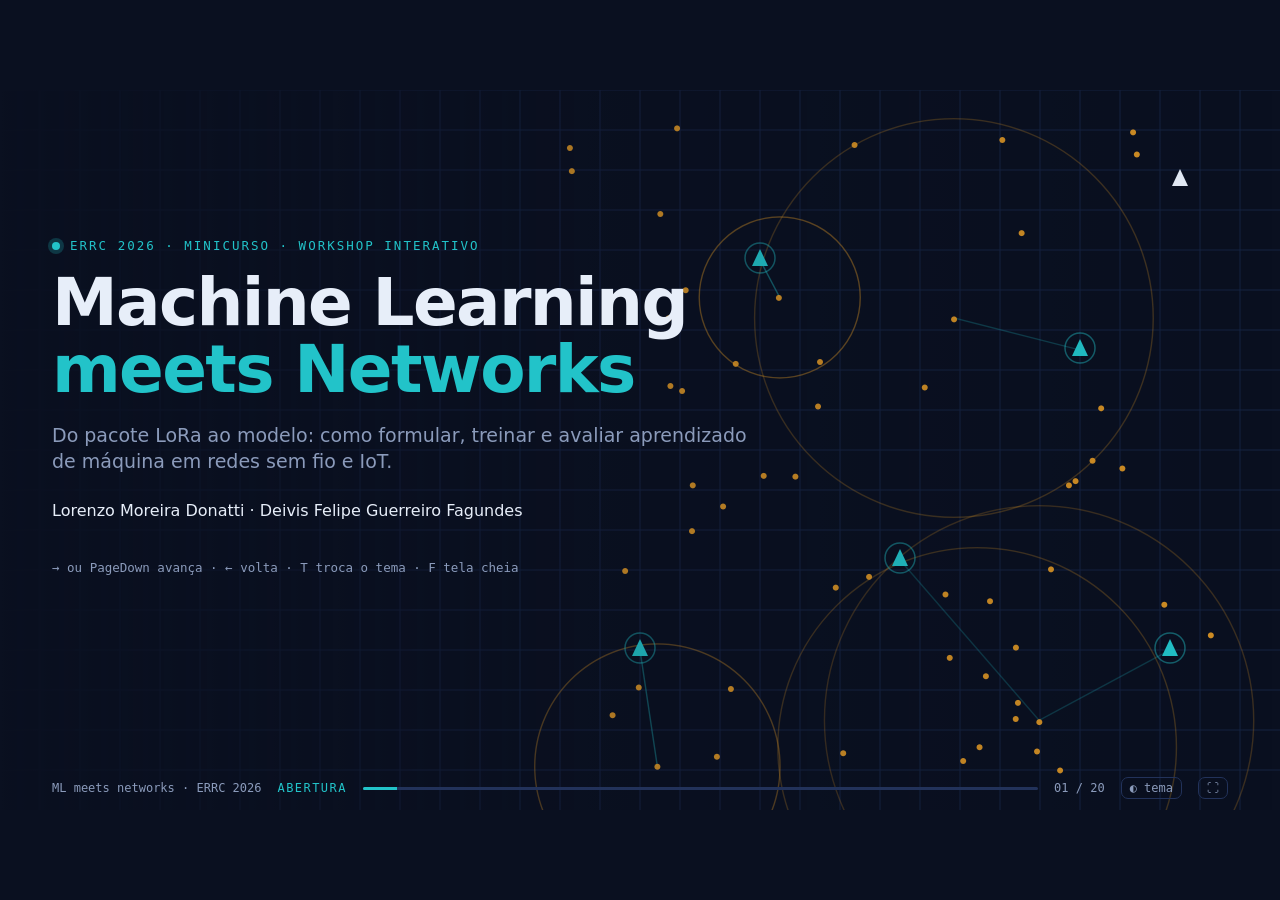
==== workshop/index.html @ 6da2969a "feat: workshop interativo com animações de LoRa, LoRaWAN, localização e forecasting" ====
<!doctype html>
<html lang="pt-BR">
<head>
<meta charset="utf-8">
<meta name="viewport" content="width=device-width, initial-scale=1">
<title>ML meets Networks · Workshop</title>
<style>
:root{
  --bg:#0a1020;--panel:#0f1830;--panel2:#16223f;--line:#22325a;--grid:#152240;
  --text:#e7eef9;--muted:#8b9bbb;--accent:#22c3c9;--accent2:#8b96ff;--pkt:#f5a524;
  --bad:#ff6b6b;--good:#3ddc97;
  --sans:"Segoe UI Variable Text","Segoe UI",system-ui,-apple-system,sans-serif;
  --mono:"Cascadia Mono","Cascadia Code",Consolas,ui-monospace,monospace;
}
:root[data-theme="light"]{
  --bg:#f5f7fb;--panel:#ffffff;--panel2:#eaf0f7;--line:#d3dce9;--grid:#e9eef5;
  --text:#0f1b2d;--muted:#5a6a85;--accent:#008289;--accent2:#4f5bd5;--pkt:#c77700;
  --bad:#d64545;--good:#1a9a63;
}
*{box-sizing:border-box;margin:0;padding:0}
html,body{height:100%;background:var(--bg);color:var(--text);font-family:var(--sans);overflow:hidden}
#deck{position:fixed;inset:0;display:flex;align-items:center;justify-content:center;background:var(--bg)}
#stage{width:1280px;height:720px;position:relative;flex:none;background:var(--bg);overflow:hidden}
.slide{position:absolute;inset:0;padding:30px 52px 58px;display:none;flex-direction:column}
.slide.active{display:flex;animation:enter .35s ease}
@keyframes enter{from{opacity:0;transform:translateY(8px)}to{opacity:1;transform:none}}
.kicker{font-family:var(--mono);font-size:12.5px;letter-spacing:.16em;text-transform:uppercase;color:var(--accent);display:flex;gap:10px;align-items:center}
.kicker::before{content:"";width:8px;height:8px;border-radius:50%;background:var(--accent);box-shadow:0 0 0 4px color-mix(in srgb,var(--accent) 22%,transparent)}
h2{font-size:32px;font-weight:650;letter-spacing:-.01em;margin:6px 0 2px}
.lead{color:var(--muted);font-size:16.5px;max-width:1080px;line-height:1.4}
.lead b{color:var(--text);font-weight:600}
.body{flex:1;display:flex;gap:20px;margin-top:14px;min-height:0}
.col{display:flex;flex-direction:column;gap:10px;min-width:0}
.panel{background:var(--panel);border:1px solid var(--line);border-radius:14px;padding:14px 16px}
.side{flex:1;display:flex;flex-direction:column;gap:10px;min-width:0}
canvas{display:block;border-radius:12px;touch-action:none}
.controls{display:flex;flex-wrap:wrap;gap:8px;align-items:center}
.seg{display:inline-flex;gap:4px}
button.b{font:inherit;font-size:13.5px;padding:6px 11px;border-radius:9px;border:1px solid var(--line);background:var(--panel2);color:var(--text);cursor:pointer;transition:background .15s}
button.b:hover{border-color:var(--accent)}
button.b.on{background:var(--accent);border-color:var(--accent);color:var(--bg);font-weight:600}
button.b.warn.on{background:var(--bad);border-color:var(--bad)}
input[type=range]{accent-color:var(--accent);width:170px;vertical-align:middle}
.mono{font-family:var(--mono)}
.label{font-size:11.5px;color:var(--muted);text-transform:uppercase;letter-spacing:.09em;font-family:var(--mono)}
.stat{font-family:var(--mono);font-size:24px;font-weight:600;line-height:1.15}
.stat small{font-size:13px;color:var(--muted);font-weight:400}
.note{font-size:12.5px;color:var(--muted);line-height:1.4}
.big{font-size:15px;line-height:1.45}
.big b{color:var(--accent)}
.grid2{display:grid;grid-template-columns:1fr 1fr;gap:10px 14px}
table.t{border-collapse:collapse;font-family:var(--mono);font-size:12.5px;width:100%}
.t th,.t td{padding:4px 7px;border-bottom:1px solid var(--line);text-align:right;white-space:nowrap}
.t th:first-child,.t td:first-child{text-align:left}
.t th{color:var(--muted);font-weight:500}
.t tr.hl td{background:color-mix(in srgb,var(--accent) 14%,transparent)}
.nan{color:var(--muted);opacity:.65}
.xh{color:var(--accent)!important}.yh{color:var(--pkt)!important}
.chip{display:inline-block;font-family:var(--mono);font-size:11.5px;padding:2px 8px;border-radius:99px;border:1px solid var(--line);color:var(--muted)}
.chip.ok{color:var(--good);border-color:var(--good)}.chip.no{color:var(--bad);border-color:var(--bad)}
.warnbox{border:1px solid var(--bad);background:color-mix(in srgb,var(--bad) 12%,transparent);color:var(--text);border-radius:10px;padding:8px 12px;font-size:13.5px}
/* título */
.bgcanvas{position:absolute;inset:0;border-radius:0}
.titlebox{position:relative;margin-top:118px;max-width:700px}
.titlebox h1{font-size:66px;line-height:1.02;letter-spacing:-.025em;font-weight:700;margin:16px 0 18px}
.titlebox h1 span{color:var(--accent)}
.titlebox .lead{font-size:19px}
.authors{margin-top:26px;font-size:16px}
.hint{margin-top:40px;font-size:12.5px;color:var(--muted)}
/* pipeline */
.pipe{display:grid;grid-template-columns:repeat(6,1fr);gap:12px;margin-top:18px;position:relative}
.pipe::before{content:"";position:absolute;left:4%;right:4%;top:28px;height:2px;background:var(--line)}
.pulse{position:absolute;top:23px;width:12px;height:12px;border-radius:50%;background:var(--pkt);box-shadow:0 0 12px var(--pkt);animation:run 6s linear infinite}
@keyframes run{from{left:4%}to{left:95%}}
.step{position:relative;background:var(--panel);border:1px solid var(--line);border-radius:14px;padding:46px 12px 14px;cursor:pointer;min-height:190px;transition:border-color .2s,transform .2s}
.step:hover{transform:translateY(-2px)}
.step.on{border-color:var(--accent);box-shadow:0 0 0 1px var(--accent)}
.step .n{position:absolute;top:14px;left:12px;width:30px;height:30px;border-radius:50%;display:grid;place-items:center;background:var(--panel2);border:1px solid var(--line);font-family:var(--mono);font-size:13px}
.step.on .n{background:var(--accent);color:var(--bg);border-color:var(--accent)}
.step h3{font-size:15px;margin-bottom:6px}
.step p{font-size:12.8px;color:var(--muted);line-height:1.38}
.pipe-detail{margin-top:14px;font-size:16px;line-height:1.5;min-height:92px}
.pipe-detail b{color:var(--accent)}
/* barras do fingerprint */
.fp{display:grid;grid-template-columns:52px 1fr 92px;gap:8px;align-items:center;font-family:var(--mono);font-size:13px}
.bar{height:10px;border-radius:6px;background:var(--panel2);overflow:hidden}
.bar i{display:block;height:100%;background:var(--accent);border-radius:6px;transition:width .25s}
.vec{font-family:var(--mono);font-size:15px;padding:10px 12px;border-radius:10px;background:var(--panel2);word-spacing:2px}
/* quiz */
.quiz{display:grid;grid-template-columns:repeat(4,1fr);gap:14px;margin-top:16px;flex:1}
.card{perspective:900px;cursor:pointer}
.card .in{position:relative;width:100%;height:100%;transition:transform .5s;transform-style:preserve-3d}
.card.flip .in{transform:rotateY(180deg)}
.card .f,.card .k{position:absolute;inset:0;backface-visibility:hidden;border-radius:14px;border:1px solid var(--line);background:var(--panel);padding:16px;display:flex;flex-direction:column;gap:10px}
.card .k{transform:rotateY(180deg)}
.card .f p{font-size:15.5px;line-height:1.4}
.card .k p{font-size:13.5px;line-height:1.42;color:var(--muted)}
.card .q{font-family:var(--mono);font-size:12px;color:var(--muted)}
.card .v{font-family:var(--mono);font-weight:700;font-size:14px;letter-spacing:.06em}
.card.ok .k{border-color:var(--good)}.card.ok .v{color:var(--good)}
.card.no .k{border-color:var(--bad)}.card.no .v{color:var(--bad)}
/* síntese */
.tpl{font-size:24px;line-height:2.1}
.blank{display:inline-block;min-width:160px;border-bottom:2px solid var(--accent);color:var(--accent);padding:0 6px;text-align:center;font-weight:600;transition:all .3s}
/* chrome */
#chrome{position:absolute;left:0;right:0;bottom:0;height:44px;display:flex;align-items:center;gap:16px;padding:0 52px;font-family:var(--mono);font-size:12px;color:var(--muted);z-index:5}
#chrome .prog{flex:1;height:3px;background:var(--line);border-radius:2px;overflow:hidden}
#chrome .prog i{display:block;height:100%;width:0;background:var(--accent);transition:width .3s}
#chrome button{font:inherit;background:none;border:1px solid var(--line);color:var(--muted);border-radius:7px;padding:3px 8px;cursor:pointer}
#chrome button:hover{color:var(--text);border-color:var(--accent)}
#sec{color:var(--accent);text-transform:uppercase;letter-spacing:.12em}
</style>
</head>
<body>
<div id="deck"><div id="stage">

<!-- 0 · título -->
<section class="slide" id="s-title" data-sec="Abertura">
  <canvas id="c-title" class="bgcanvas"></canvas>
  <div class="titlebox">
    <div class="kicker">ERRC 2026 · minicurso · workshop interativo</div>
    <h1>Machine Learning<br><span>meets Networks</span></h1>
    <p class="lead">Do pacote LoRa ao modelo: como formular, treinar e avaliar aprendizado de máquina em redes sem fio e IoT.</p>
    <div class="authors">Lorenzo Moreira Donatti · Deivis Felipe Guerreiro Fagundes</div>
    <div class="hint mono">→ ou PageDown avança · ← volta · T troca o tema · F tela cheia</div>
  </div>
</section>

<!-- 1 · caminho -->
<section class="slide" id="s-pipe" data-sec="Abertura">
  <div class="kicker">o método</div>
  <h2>Duas perguntas, um mesmo caminho</h2>
  <p class="lead">A escolha do algoritmo vem <b>depois</b> da pergunta. Troque a frente e clique em cada etapa.</p>
  <div class="controls" style="margin-top:14px"><span class="seg" id="pipe-mode"></span></div>
  <div class="pipe" id="pipe"><div class="pulse"></div></div>
  <div class="panel pipe-detail" id="pipe-detail"></div>
</section>

<!-- 2 · chirp -->
<section class="slide" id="s-chirp" data-sec="Rede">
  <div class="kicker">camada física · LoRa</div>
  <h2>LoRa transmite com chirps</h2>
  <p class="lead">Cada símbolo é uma varredura de frequência dentro de 125 kHz. A informação está em <b>onde a varredura começa</b>.</p>
  <div class="body">
    <div class="col">
      <canvas id="c-chirp"></canvas>
      <div class="controls"><span class="label">Spreading factor</span><span class="seg" id="chirp-sf"></span><button class="b" id="chirp-new">sortear dados</button></div>
    </div>
    <div class="panel side">
      <div class="grid2">
        <div><div class="label">posições por símbolo</div><div class="stat" id="chirp-M"></div></div>
        <div><div class="label">bits por símbolo</div><div class="stat" id="chirp-bits"></div></div>
        <div><div class="label">duração do símbolo</div><div class="stat" id="chirp-ts"></div></div>
        <div><div class="label">taxa útil (CR 4/5)</div><div class="stat" id="chirp-rb"></div></div>
      </div>
      <div class="label" style="margin-top:6px">dados deste quadro</div>
      <div class="vec" id="chirp-data" style="font-size:13px"></div>
      <div class="label">duração de 1 símbolo, em escala</div>
      <div id="chirp-bars" style="display:flex;flex-direction:column;gap:5px"></div>
      <p class="note">Cada SF a mais dobra a duração do símbolo: mais energia por bit, mais alcance, mais tempo no ar.</p>
    </div>
  </div>
</section>

<!-- 3 · SF -->
<section class="slide" id="s-sf" data-sec="Rede">
  <div class="kicker">camada física · troca</div>
  <h2>Spreading factor: alcance custa tempo no ar</h2>
  <p class="lead">Clique em uma linha da tabela. O círculo usa um modelo de propagação didático, sem obstáculos.</p>
  <div class="body">
    <canvas id="c-range"></canvas>
    <div class="panel side">
      <div class="controls"><span class="label">payload da aplicação</span><input type="range" id="sf-pl" min="1" max="51" value="10"><span class="mono" id="sf-pl-v"></span></div>
      <table class="t" id="sf-table"></table>
      <div class="grid2" style="margin-top:4px">
        <div><div class="label">alcance (modelo)</div><div class="stat" id="sf-range"></div></div>
        <div><div class="label">tempo no ar</div><div class="stat" id="sf-toa"></div></div>
      </div>
      <p class="note">Tempo no ar pela fórmula da Semtech (BW 125 kHz, CR 4/5, preâmbulo 8, cabeçalho explícito, +13 bytes de LoRaWAN). Mensagens por hora com ciclo de trabalho de 1%, regra europeia em 868 MHz.</p>
    </div>
  </div>
</section>

<!-- 4 · LoRaWAN -->
<section class="slide" id="s-wan" data-sec="Rede">
  <div class="kicker">arquitetura · LoRaWAN</div>
  <h2>LoRa ≠ LoRaWAN</h2>
  <p class="lead"><b>LoRa</b> é a modulação de rádio. <b>LoRaWAN</b> é o protocolo que organiza dispositivos, gateways e servidores. Clique nos elementos.</p>
  <div class="col" style="margin-top:12px;flex:1">
    <canvas id="c-wan"></canvas>
    <div class="controls"><button class="b" id="wan-send">enviar uplink</button><button class="b" id="wan-auto">automático</button><span class="note">Um uplink chega a quem estiver ouvindo; o servidor de rede junta as cópias.</span></div>
    <div class="panel big" id="wan-info" style="min-height:72px"></div>
  </div>
</section>

<!-- 5 · quem ouviu -->
<section class="slide" id="s-hear" data-sec="Rede">
  <div class="kicker">uplink · broadcast</div>
  <h2>Um pacote, várias recepções</h2>
  <p class="lead">Arraste o dispositivo pelo mapa. Cada gateway que decodifica o pacote registra um RSSI; quem não ouviu fica <b>ausente</b>.</p>
  <div class="body">
    <div class="col">
      <canvas id="c-hear"></canvas>
    </div>
    <div class="panel side">
      <div class="controls"><span class="label">SF</span><span class="seg" id="hear-sf"></span></div>
      <div class="controls"><button class="b" id="hear-tx">transmitir</button><button class="b" id="hear-auto">automático</button><button class="b" id="hear-noise">variação (σ = 4 dB)</button></div>
      <div id="hear-rows" style="display:flex;flex-direction:column;gap:7px;margin-top:4px"></div>
      <div class="label" style="margin-top:4px">fingerprint deste pacote</div>
      <div class="vec" id="hear-vec"></div>
      <p class="note" id="hear-note"></p>
    </div>
  </div>
</section>

<!-- 6 · dBm -->
<section class="slide" id="s-dbm" data-sec="Rede">
  <div class="kicker">medida · RSSI</div>
  <h2>dBm é escala logarítmica</h2>
  <p class="lead">RSSI é potência recebida em dBm, relativa a 1 mW. <b>−80 dBm é mais forte que −100 dBm</b>, e muito mais forte do que parece.</p>
  <div class="col" style="margin-top:14px;flex:1">
    <canvas id="c-ruler"></canvas>
    <div class="body" style="margin-top:4px">
      <div class="panel" style="width:360px;display:flex;flex-direction:column;gap:12px">
        <div><div class="label">sinal A</div><input type="range" id="dbm-a" min="-140" max="-40" value="-80"> <span class="mono" id="dbm-av"></span></div>
        <div><div class="label">sinal B</div><input type="range" id="dbm-b" min="-140" max="-40" value="-100"> <span class="mono" id="dbm-bv"></span></div>
        <div class="stat" id="dbm-ratio" style="font-size:19px"></div>
        <p class="note">+3 dB ≈ 2× · +10 dB = 10× · +20 dB = 100×</p>
      </div>
      <canvas id="c-lin"></canvas>
      <div class="panel side big">
        <p>O centroide da aula 01 usa exatamente essa conversão: peso <span class="mono">10<sup>(RSSI − RSSI<sub>máx</sub>)/10</sup></span>.</p>
        <p class="note" style="margin-top:8px">RSSI não é régua de distância: obstáculos, antenas e propagação mudam o valor. Também não é taxa de entrega.</p>
      </div>
    </div>
  </div>
</section>

<!-- 7 · SNR -->
<section class="slide" id="s-snr" data-sec="Rede">
  <div class="kicker">medida · SNR</div>
  <h2>SNR: o sinal se destaca do ruído?</h2>
  <p class="lead">SNR = potência do sinal − potência do ruído, em dB. LoRa decodifica até <b>abaixo do ruído</b>, graças ao espalhamento.</p>
  <div class="body">
    <canvas id="c-snr"></canvas>
    <div class="panel side">
      <div><div class="label">potência do sinal</div><input type="range" id="snr-s" min="-145" max="-85" value="-118"> <span class="mono" id="snr-sv"></span></div>
      <div><div class="label">piso de ruído</div><input type="range" id="snr-n" min="-125" max="-100" value="-114"> <span class="mono" id="snr-nv"></span></div>
      <div class="stat" id="snr-v"></div>
      <table class="t" id="snr-table"></table>
      <p class="note">Limites típicos de SNR de demodulação do SX127x. Simplificação: aqui o "sinal" é a potência do LoRa na banda, sem o ruído.</p>
    </div>
  </div>
</section>

<!-- 8 · tabela -->
<section class="slide" id="s-table" data-sec="Localização">
  <div class="kicker">aula 01 · formulação</div>
  <h2>De pacotes a uma tabela supervisionada</h2>
  <p class="lead">Uma linha = um pacote. <span class="xh">X</span> = RSSI por gateway. <span class="yh">y</span> = GPS, usado só para ensinar e conferir.</p>
  <div class="body">
    <div class="col">
      <canvas id="c-table"></canvas>
      <div class="controls"><button class="b" id="tab-play">coletando</button><button class="b" id="tab-model">visão do modelo (∅ → −140)</button></div>
    </div>
    <div class="panel side">
      <table class="t" id="tab-t"></table>
      <p class="note" id="tab-note"></p>
    </div>
  </div>
</section>

<!-- 9 · centroide -->
<section class="slide" id="s-cent" data-sec="Localização">
  <div class="kicker">aula 01 · referência geométrica</div>
  <h2>Centroide ponderado</h2>
  <p class="lead">Média das posições dos gateways que ouviram, com peso <span class="mono">a<sub>g</sub> = 10<sup>(r<sub>g</sub> − r<sub>máx</sub>)/10</sup></span>. Arraste o dispositivo.</p>
  <div class="body">
    <div class="col">
      <canvas id="c-cent"></canvas>
    </div>
    <div class="panel side">
      <div class="controls"><span class="label">SF</span><span class="seg" id="cent-sf"></span><button class="b" id="cent-noise">nova medição</button><button class="b" id="cent-clean">sem variação</button></div>
      <table class="t" id="cent-t"></table>
      <div><div class="label">erro desta estimativa</div><div class="stat" id="cent-err"></div></div>
      <p class="note">Não é trilateração: não converte RSSI em distância. Com um único receptor, devolve a posição dele. A estimativa nunca sai da região dos gateways.</p>
    </div>
  </div>
</section>

<!-- 10 · kNN -->
<section class="slide" id="s-knn" data-sec="Localização">
  <div class="kicker">aula 01 · aprendizado por exemplos</div>
  <h2>k-NN: vizinhos no espaço dos sinais, não no mapa</h2>
  <p class="lead">Arraste o dispositivo. O k-NN procura os k fingerprints de treino mais parecidos e combina as posições deles.</p>
  <div class="body" style="flex-direction:column;gap:10px">
    <div style="display:flex;gap:16px"><canvas id="c-knn-map"></canvas><canvas id="c-knn-sig"></canvas></div>
    <div class="controls"><span class="label">k</span><input type="range" id="knn-k" min="1" max="15" value="5"><span class="mono" id="knn-kv"></span><button class="b" id="knn-noise">nova medição</button><span class="mono" id="knn-out" style="margin-left:12px"></span></div>
    <p class="note">Demonstração com só 2 gateways (A e C) para o espaço dos sinais caber num plano. O notebook usa 39 dimensões. Ausência = −140: muitos pontos distantes ficam empilhados no mesmo canto.</p>
  </div>
</section>

<!-- 11 · RF -->
<section class="slide" id="s-rf" data-sec="Localização">
  <div class="kicker">aula 01 · árvores</div>
  <h2>Random Forest: perguntas sobre os sinais</h2>
  <p class="lead">Cada árvore divide o espaço dos sinais em retângulos. A folha devolve a <b>média das posições</b> dos exemplos de treino que caíram nela.</p>
  <div class="body" style="flex-direction:column;gap:10px">
    <div style="display:flex;gap:16px"><canvas id="c-rf-map"></canvas><canvas id="c-rf-sig"></canvas></div>
    <div class="controls"><span class="label">profundidade</span><input type="range" id="rf-d" min="1" max="8" value="3"><span class="mono" id="rf-dv"></span><button class="b" id="rf-forest">floresta (30 árvores)</button><span class="mono" id="rf-out" style="margin-left:12px"></span></div>
    <div class="mono note" id="rf-path" style="font-size:12.5px"></div>
  </div>
</section>

<!-- 12 · CDF -->
<section class="slide" id="s-cdf" data-sec="Localização">
  <div class="kicker">aula 01 · avaliação</div>
  <h2>Mediana, P90 e a tolerância da aplicação</h2>
  <p class="lead"><b>Mediana:</b> metade dos erros fica até esse valor. <b>P90:</b> 90% ficam até esse valor; não é o erro máximo.</p>
  <div class="body">
    <canvas id="c-cdf"></canvas>
    <div class="panel side">
      <div class="label">tolerância da aplicação</div>
      <input type="range" id="cdf-tol" min="0" max="1000" value="500" style="width:100%">
      <div class="controls"><button class="b" data-tol="5">sala · 5 m</button><button class="b" data-tol="50">prédio · 50 m</button><button class="b" data-tol="300">quarteirão · 300 m</button><button class="b" data-tol="2000">bairro · 2 km</button></div>
      <table class="t" id="cdf-t"></table>
      <p class="note">Mediana e P90 são os números reais do teste do notebook. As curvas são uma aproximação log-normal ajustada a esses dois pontos, só para ilustrar.</p>
    </div>
  </div>
</section>

<!-- 13 · concentração -->
<section class="slide" id="s-conc" data-sec="Localização">
  <div class="kicker">aula 01 · antes de comemorar</div>
  <h2>Muitos pacotes no mesmo lugar não são muitas situações</h2>
  <p class="lead">No teste de Antwerp, <b>uma única célula de 250 m tem 1.066 dos 2.000 pacotes</b>, e 92,8% do teste fica a até 50 m de um ponto de treino.</p>
  <div class="body">
    <div class="col">
      <canvas id="c-conc"></canvas>
      <div class="controls"><span class="seg" id="conc-mode"></span></div>
    </div>
    <div class="panel side">
      <div class="label">notebook 01 · teste real (m)</div>
      <table class="t">
        <tr><th>método</th><th>mediana por pacote</th><th>mediana por célula</th></tr>
        <tr><td>Random Forest</td><td>44,7</td><td>497,5</td></tr>
        <tr><td>k-NN</td><td>54,7</td><td>528,7</td></tr>
        <tr><td>Centroide</td><td>183,9</td><td>739,0</td></tr>
        <tr><td>Sem sinais</td><td>1.671,4</td><td>1.952,7</td></tr>
      </table>
      <div class="big" id="conc-txt"></div>
      <p class="note">O mapa ao lado é uma simulação ilustrativa da mesma situação. "Mediana por célula" dá peso igual a cada célula ocupada: não é a avaliação da cidade inteira, e células com poucos pacotes têm estimativas frágeis.</p>
    </div>
  </div>
</section>

<!-- 14 · Sálvora -->
<section class="slide" id="s-salvora" data-sec="Localização">
  <div class="kicker">aula 01 · contraponto</div>
  <h2>Sálvora: quem "ganha" depende de onde você olha</h2>
  <p class="lead">7 dispositivos móveis, 3 gateways, 226 pacotes de teste. <b>114 deles estão a menos de 300 m do GW1.</b></p>
  <div class="body">
    <div class="col">
      <canvas id="c-sal"></canvas>
      <div class="controls"><span class="seg" id="sal-g"></span></div>
    </div>
    <div class="panel side big" id="sal-txt"></div>
  </div>
</section>

<!-- 15 · forecasting -->
<section class="slide" id="s-fc" data-sec="Forecasting">
  <div class="kicker">aula 02 · o instante da previsão</div>
  <h2>Prever a próxima hora, uma hora de cada vez</h2>
  <p class="lead">Dados reais do enlace (Goldoni et al.). Ao fechar a hora, o modelo prevê a seguinte; depois recebe o valor real e segue em frente.</p>
  <div class="col" style="margin-top:12px;flex:1">
    <canvas id="c-fc"></canvas>
    <div class="controls">
      <button class="b" id="fc-play">▶ reproduzir</button><button class="b" id="fc-step">+1 h</button><button class="b" id="fc-reset">reiniciar</button>
      <span class="label" style="margin-left:8px">velocidade</span><span class="seg" id="fc-speed"></span>
      <button class="b" id="fc-future">mostrar o futuro</button><button class="b warn" id="fc-leak">vazamento: + média móvel centralizada</button>
    </div>
    <div style="display:flex;gap:12px">
      <div class="panel" style="flex:1"><div class="label">hora-alvo u</div><div class="stat" id="fc-u" style="font-size:19px"></div></div>
      <div class="panel" style="flex:1"><div class="label">persistência · MAE</div><div class="stat" id="fc-mp" style="color:var(--pkt)"></div></div>
      <div class="panel" style="flex:1"><div class="label">Ridge · MAE</div><div class="stat" id="fc-mr" style="color:var(--accent2)"></div></div>
      <div class="panel" style="flex:1.3" id="fc-leakbox"><div class="label">modelo com vazamento · MAE</div><div class="stat" id="fc-ml" style="color:var(--bad)"></div></div>
    </div>
  </div>
</section>

<!-- 16 · lags -->
<section class="slide" id="s-lags" data-sec="Forecasting">
  <div class="kicker">aula 02 · montagem da tabela</div>
  <h2>Uma série vira tabela com lags</h2>
  <p class="lead">Cada linha é uma hora-alvo u. <span class="mono">shift(k)</span> traz o valor de k horas <b>antes</b>. Clique numa linha.</p>
  <div class="col" style="margin-top:12px;flex:1">
    <canvas id="c-lags"></canvas>
    <div class="controls"><span class="seg" id="lag-sign"></span><span class="note" id="lag-note"></span></div>
    <div class="panel" style="padding:8px 12px"><table class="t" id="lag-t"></table></div>
  </div>
</section>

<!-- 17 · alpha -->
<section class="slide" id="s-alpha" data-sec="Forecasting">
  <div class="kicker">aula 02 · Ridge e seleção</div>
  <h2>Escolher α sem olhar o teste</h2>
  <p class="lead">A Ridge minimiza <span class="mono">Σ erro² + α·Σ w²</span>. Escolha α pela <b>validação dentro do passado</b> (662 h de ajuste e 166 h de validação).</p>
  <div class="body" style="flex-direction:column;gap:10px">
    <div style="display:flex;gap:16px"><canvas id="c-alpha"></canvas><canvas id="c-coef"></canvas></div>
    <div class="controls"><span class="label">α</span><input type="range" id="al-a" min="0" max="60" value="25" style="width:260px"><span class="mono" id="al-av"></span><button class="b warn" id="al-peek">espiar o teste</button><span class="mono" id="al-out" style="margin-left:10px"></span></div>
    <div id="al-warn"></div>
  </div>
</section>

<!-- 18 · quiz -->
<section class="slide" id="s-quiz" data-sec="Discussão">
  <div class="kicker">armadilhas · 20 min</div>
  <h2>Vazou ou não vazou?</h2>
  <p class="lead">Pergunta-guia: <b>essa informação estaria disponível quando a decisão fosse tomada?</b> Clique nos cartões.</p>
  <div class="quiz" id="quiz"></div>
</section>

<!-- 19 · síntese -->
<section class="slide" id="s-end" data-sec="Síntese">
  <div class="kicker">síntese · 15 min</div>
  <h2>Aplicar o método a outra telemetria</h2>
  <p class="lead">Antes de escolher o algoritmo, justificar <b>dados, instante e avaliação</b>. Escolha um exemplo:</p>
  <div class="controls" style="margin-top:14px"><span class="seg" id="end-p"></span></div>
  <div class="panel tpl" style="margin-top:16px" id="end-tpl"></div>
  <p class="note" style="margin-top:auto">Dados: Aernouts et al. (Antwerp, CC BY 4.0) · Goldoni et al. (CC BY-SA 4.0) · López Escobar et al. (Sálvora, CC BY 4.0). Notebooks e slides: github.com/LorenzoDonatti/ML_meets_networks_ERRC2026</p>
</section>

<div id="chrome"><span>ML meets networks · ERRC 2026</span><span id="sec"></span><div class="prog"><i id="progbar"></i></div><span id="num"></span><button id="bt-theme" title="Tema (T)">◐ tema</button><button id="bt-full" title="Tela cheia (F)">⛶</button></div>
</div></div>

<script src="rssi_data.js"></script>
<script>
"use strict";
/* ============ utilidades ============ */
const $=id=>document.getElementById(id);
const MONO='"Cascadia Mono","Cascadia Code",Consolas,ui-monospace,monospace';
const SANS='"Segoe UI Variable Text","Segoe UI",system-ui,sans-serif';
const C={};
function readColors(){const cs=getComputedStyle(document.documentElement);for(const k of['bg','panel','panel2','line','grid','text','muted','accent','accent2','pkt','bad','good'])C[k]=cs.getPropertyValue('--'+k).trim();}
function A(hex,a){const n=parseInt(hex.slice(1),16);return`rgba(${n>>16&255},${n>>8&255},${n&255},${a})`;}
const clamp=(v,a,b)=>Math.max(a,Math.min(b,v));
const fmt=(v,d=0)=>(v<0?'−':'')+Math.abs(v).toLocaleString('pt-BR',{minimumFractionDigits:d,maximumFractionDigits:d});
function rng(seed){return function(){seed|=0;seed=seed+0x6D2B79F5|0;let t=Math.imul(seed^seed>>>15,1|seed);t=t+Math.imul(t^t>>>7,61|t)^t;return((t^t>>>14)>>>0)/4294967296;};}
function gauss(r){let u=0;while(!u)u=r();return Math.sqrt(-2*Math.log(u))*Math.cos(2*Math.PI*r());}
const gaussR=()=>gauss(Math.random);
const median=a=>{const s=[...a].sort((x,y)=>x-y),n=s.length;return n%2?s[(n-1)/2]:(s[n/2-1]+s[n/2])/2;};
function cv(id,w,h){const el=$(id);el.width=w*2;el.height=h*2;el.style.width=w+'px';el.style.height=h+'px';const ctx=el.getContext('2d');ctx.setTransform(2,0,0,2,0,0);return{el,ctx,w,h};}
function pos(c,e){const r=c.el.getBoundingClientRect();return{x:(e.clientX-r.left)*c.w/r.width,y:(e.clientY-r.top)*c.h/r.height};}
function bindDrag(c,fn){let d=false;c.el.addEventListener('pointerdown',e=>{d=true;c.el.setPointerCapture(e.pointerId);fn(pos(c,e),'down');});c.el.addEventListener('pointermove',e=>{if(d)fn(pos(c,e),'move');});const up=()=>{d=false;};c.el.addEventListener('pointerup',up);c.el.addEventListener('pointercancel',up);}
function rr(ctx,x,y,w,h,r){ctx.beginPath();ctx.roundRect(x,y,w,h,r);}
function bg(c){const{ctx,w,h}=c;ctx.clearRect(0,0,w,h);rr(ctx,.5,.5,w-1,h-1,12);ctx.fillStyle=C.panel;ctx.fill();ctx.strokeStyle=C.line;ctx.lineWidth=1;ctx.stroke();}
function txt(ctx,s,x,y,o={}){ctx.font=`${o.w||500} ${o.s||12}px ${o.f||MONO}`;ctx.fillStyle=o.c||C.muted;ctx.textAlign=o.a||'left';ctx.textBaseline=o.b||'alphabetic';ctx.fillText(s,x,y);ctx.textAlign='left';ctx.textBaseline='alphabetic';}
function dot(ctx,x,y,r,col){ctx.beginPath();ctx.arc(x,y,r,0,7);ctx.fillStyle=col;ctx.fill();}
function cross(ctx,x,y,s,col,lw=2.5){ctx.strokeStyle=col;ctx.lineWidth=lw;ctx.beginPath();ctx.moveTo(x-s,y-s);ctx.lineTo(x+s,y+s);ctx.moveTo(x+s,y-s);ctx.lineTo(x-s,y+s);ctx.stroke();}
function seg(id,opts,init,fn){const el=$(id);el.innerHTML=opts.map(o=>`<button class="b" data-v="${o[0]}">${o[1]}</button>`).join('');const set=v=>{[...el.children].forEach(b=>b.classList.toggle('on',b.dataset.v===String(v)));fn(v);};el.addEventListener('click',e=>{const b=e.target.closest('button');if(!b)return;const v=b.dataset.v;set(isNaN(+v)?v:+v);});set(init);return set;}
function tog(id,init,fn){const b=$(id);let v=init;const r=()=>{b.classList.toggle('on',v);fn(v);};b.addEventListener('click',()=>{v=!v;r();});r();return{get:()=>v,set:x=>{v=x;r();}};}
const S={};

/* ============ modelo de rádio didático (compartilhado) ============ */
const WORLD={w:6000,h:3600};
const GWS=[{id:'A',x:1300,y:900},{id:'B',x:4700,y:800},{id:'C',x:3100,y:2500},{id:'D',x:700,y:2950},{id:'E',x:5300,y:2950}];
const BUILDINGS=[[1950,1150,750,520],[3550,1350,520,850],[1450,2000,520,450],[4300,2050,650,420],[2600,380,520,360],[750,1450,320,320]];
const SENS={7:-123,8:-126,9:-129,10:-132,11:-134.5,12:-137};
const SNRMIN={7:-7.5,8:-10,9:-12.5,10:-15,11:-17.5,12:-20};
function hitsRect(x1,y1,x2,y2,[rx,ry,rw,rh]){let t0=0,t1=1;const dx=x2-x1,dy=y2-y1,p=[-dx,dx,-dy,dy],q=[x1-rx,rx+rw-x1,y1-ry,ry+rh-y1];for(let i=0;i<4;i++){if(p[i]===0){if(q[i]<0)return false;}else{const t=q[i]/p[i];if(p[i]<0){if(t>t1)return false;if(t>t0)t0=t;}else{if(t<t0)return false;if(t<t1)t1=t;}}}return true;}
const walls=(x,y,g)=>BUILDINGS.reduce((n,b)=>n+(hitsRect(x,y,g.x,g.y,b)?1:0),0);
const rssiRaw=(x,y,g)=>14-40-30*Math.log10(Math.max(25,Math.hypot(x-g.x,y-g.y)))-12*walls(x,y,g);
function view(ox,oy,mw){const s=mw/WORLD.w;return{s,ox,oy,mw,mh:WORLD.h*s,X:x=>ox+x*s,Y:y=>oy+y*s,toW:p=>({x:clamp((p.x-ox)/s,0,WORLD.w),y:clamp((p.y-oy)/s,0,WORLD.h)})};}
function drawMap(ctx,V){
  ctx.save();rr(ctx,V.ox+.5,V.oy+.5,V.mw-1,V.mh-1,12);ctx.fillStyle=C.panel;ctx.fill();ctx.clip();
  ctx.strokeStyle=C.grid;ctx.lineWidth=1;ctx.beginPath();
  for(let x=500;x<WORLD.w;x+=500){ctx.moveTo(V.X(x),V.oy);ctx.lineTo(V.X(x),V.oy+V.mh);}
  for(let y=500;y<WORLD.h;y+=500){ctx.moveTo(V.ox,V.Y(y));ctx.lineTo(V.ox+V.mw,V.Y(y));}
  ctx.stroke();
  for(const b of BUILDINGS){ctx.fillStyle=A(C.muted,.14);ctx.strokeStyle=A(C.muted,.38);ctx.fillRect(V.X(b[0]),V.Y(b[1]),b[2]*V.s,b[3]*V.s);ctx.strokeRect(V.X(b[0]),V.Y(b[1]),b[2]*V.s,b[3]*V.s);}
  ctx.restore();rr(ctx,V.ox+.5,V.oy+.5,V.mw-1,V.mh-1,12);ctx.strokeStyle=C.line;ctx.stroke();
  const L=1000*V.s,x0=V.ox+14,y0=V.oy+V.mh-14;ctx.strokeStyle=C.muted;ctx.lineWidth=2;ctx.beginPath();ctx.moveTo(x0,y0-4);ctx.lineTo(x0,y0);ctx.lineTo(x0+L,y0);ctx.lineTo(x0+L,y0-4);ctx.stroke();txt(ctx,'1 km',x0+L+6,y0+1,{s:10.5});
}
function drawGW(ctx,x,y,label,mode){const col=mode==='on'?C.accent:mode==='off'?A(C.muted,.55):C.text;
  if(mode==='on'){ctx.strokeStyle=A(C.accent,.45);ctx.lineWidth=1.5;ctx.beginPath();ctx.arc(x,y-2,15,0,7);ctx.stroke();}
  ctx.fillStyle=col;ctx.beginPath();ctx.moveTo(x,y-11);ctx.lineTo(x-8,y+6);ctx.lineTo(x+8,y+6);ctx.closePath();ctx.fill();
  txt(ctx,label,x,y+20,{c:col,w:700,s:11,a:'center'});}
function drawDev(ctx,x,y){ctx.strokeStyle=A(C.pkt,.55);ctx.lineWidth=2;ctx.beginPath();ctx.arc(x,y,11,0,7);ctx.stroke();dot(ctx,x,y,6,C.pkt);}

/* ============ 0 · título ============ */
(function(){const c=cv('c-title',1280,720);const r=rng(7);
  const nodes=Array.from({length:54},()=>({x:560+r()*700,y:40+r()*640,vx:(r()-.5)*8,vy:(r()-.5)*8}));
  const gws=[[760,170],[1080,260],[900,470],[1170,560],[640,560],[1180,90]];
  let pulses=[];
  S['s-title']={frame(t,dt){const{ctx,w,h}=c;ctx.clearRect(0,0,w,h);
    const g=ctx.createLinearGradient(0,0,w,0);g.addColorStop(0,A(C.bg,1));g.addColorStop(.42,A(C.bg,.2));g.addColorStop(1,A(C.bg,0));
    ctx.strokeStyle=C.grid;ctx.lineWidth=1;ctx.beginPath();for(let x=0;x<w;x+=40){ctx.moveTo(x,0);ctx.lineTo(x,h);}for(let y=0;y<h;y+=40){ctx.moveTo(0,y);ctx.lineTo(w,y);}ctx.stroke();
    for(const n of nodes){n.x+=n.vx*dt;n.y+=n.vy*dt;if(n.x<540||n.x>1270)n.vx*=-1;if(n.y<20||n.y>700)n.vy*=-1;if(Math.random()<dt*.12)pulses.push({x:n.x,y:n.y,t});}
    pulses=pulses.filter(p=>t-p.t<1.6);
    for(const p of pulses){const e=t-p.t,R=e*230;ctx.strokeStyle=A(C.pkt,.5*(1-e/1.6));ctx.lineWidth=1.4;ctx.beginPath();ctx.arc(p.x,p.y,R,0,7);ctx.stroke();
      for(const q of gws){const d=Math.hypot(q[0]-p.x,q[1]-p.y);if(d<260&&R>d){ctx.strokeStyle=A(C.accent,.55*(1-e/1.6));ctx.beginPath();ctx.moveTo(p.x,p.y);ctx.lineTo(q[0],q[1]);ctx.stroke();}}}
    for(const n of nodes)dot(ctx,n.x,n.y,3,A(C.pkt,.85));
    for(const q of gws)drawGW(ctx,q[0],q[1],'',pulses.some(p=>{const d=Math.hypot(q[0]-p.x,q[1]-p.y);return d<260&&(t-p.t)*230>d;})?'on':'idle');
    ctx.fillStyle=g;ctx.fillRect(0,0,w,h);}};
})();

/* ============ 1 · caminho ============ */
(function(){
  const steps=['Pergunta e instante','Entradas X e resposta y','Divisão dos dados','Baseline','Modelo','Erro e interpretação'];
  const D={
    loc:{short:['Onde estava o dispositivo, logo após o pacote chegar?','X = RSSI dos 39 gateways · y = GPS','Dias inteiros: treino → validação → teste','Centroide ponderado e posição mediana','k-NN (k = 5) e Random Forest','Metros: mediana, P90 e onde estão os pacotes'],
      long:['Um uplink chegou a vários gateways. <b>Depois da recepção</b> queremos estimar onde estava o transmissor. Antes de transmitir, esses RSSIs ainda não existiriam.',
        'Uma linha = um pacote. <b>X</b>: RSSI de cada um dos 39 gateways (ausente quando não ouviu, nunca 0 dBm). <b>y</b>: latitude e longitude do GPS, que servem para ensinar e conferir, nunca como entrada.',
        'Dias UTC inteiros em ordem: treino até 24/01/2019, validação até 01/02, teste depois. <b>8.000 / 2.000 / 2.000</b> pacotes. Lugares podem se repetir: testamos pacotes futuros <b>desta rede</b>, não uma cidade nova.',
        '<b>Centroide</b>: média das posições dos gateways, peso 10<sup>(RSSI−máx)/10</sup>. <b>Controle sem sinais</b>: a posição mediana do treino. Um modelo que não supera isso não aprendeu nada útil.',
        '<b>k-NN</b>: os 5 fingerprints de treino mais parecidos, ponderados por 1/distância de sinal. <b>Random Forest</b>: 100 árvores, profundidade ≤ 20, folhas ≥ 3. Ausência vira o código −140.',
        'Distância haversine em metros. RF: <b>mediana 45 m, P90 839 m</b>, mas 92,8% do teste está a ≤ 50 m de um ponto de treino. É preciso olhar onde estão os pacotes antes de comemorar.']},
    fc:{short:['Qual o RSSI da hora t+1, ao fechar a hora t?','X = lags 1, 2, 3, 6, 24 h · y = RSSI da hora-alvo','Passado treina (828 h), futuro testa (207 h)','Persistência: repetir o último valor','Ridge com lags padronizados','dB: MAE e RMSE contra a persistência'],
      long:['Ao fechar a hora t, prever o <b>RSSI médio da hora t+1</b>. A média de uma hora só existe depois que a hora termina.',
        'Uma linha = uma hora-alvo u. <b>X</b>: y(u−1), y(u−2), y(u−3), y(u−6), y(u−24). <b>y</b>: o RSSI da própria hora u. As 24 primeiras horas servem só de histórico.',
        '1.035 exemplos em ordem: <b>828 para treino, 207 para teste</b>. O StandardScaler aprende média e desvio <b>só com o treino</b>.',
        '<b>Persistência</b>: ŷ(u) = y(u−1). Não treina nada e é difícil de vencer quando a série muda devagar.',
        '<b>Ridge</b>: combinação linear dos lags padronizados com penalização α·Σw² (α = 1). Os pesos podem ser negativos e não somam 1.',
        'MAE <b>0,661 dB → 0,535 dB</b>, 19,1% menor neste recorte. Isso não prova que o modelo antecipa quedas raras, nem que RSSI equivale a qualidade de serviço.']}};
  let mode='loc',sel=0;const pipe=$('pipe');
  pipe.insertAdjacentHTML('beforeend',steps.map((s,i)=>`<div class="step" data-i="${i}"><div class="n">${i+1}</div><h3>${s}</h3><p></p></div>`).join(''));
  const render=()=>{[...pipe.querySelectorAll('.step')].forEach((el,i)=>{el.classList.toggle('on',i===sel);el.querySelector('p').textContent=D[mode].short[i];});$('pipe-detail').innerHTML=`<span class="label">${mode==='loc'?'localização':'forecasting'} · etapa ${sel+1}</span><br>`+D[mode].long[sel];};
  pipe.addEventListener('click',e=>{const s=e.target.closest('.step');if(s){sel=+s.dataset.i;render();}});
  seg('pipe-mode',[['loc','1 · Localização'],['fc','2 · Forecasting']],'loc',v=>{mode=v;render();});
})();

/* ============ 2 · chirp ============ */
(function(){const c=cv('c-chirp',800,370);let sf=7,vals=[];
  const newVals=()=>{vals=Array.from({length:4},()=>Math.floor(Math.random()*2**sf));upd();};
  function upd(){const M=2**sf,ts=M/125;$('chirp-M').innerHTML=fmt(M);$('chirp-bits').innerHTML=sf;$('chirp-ts').innerHTML=fmt(ts,ts<10?2:1)+' <small>ms</small>';const rb=sf*125000/M*4/5;$('chirp-rb').innerHTML=(rb>=1000?fmt(rb/1000,2)+' <small>kbit/s</small>':fmt(rb,0)+' <small>bit/s</small>');
    $('chirp-data').innerHTML=vals.map(v=>`${v} → ${v.toString(2).padStart(sf,'0')}`).join('<br>');
    $('chirp-bars').innerHTML=[7,8,9,10,11,12].map(s=>{const t=2**s/125;return`<div class="fp" style="grid-template-columns:44px 1fr 74px"><span style="${s===sf?'color:var(--accent);font-weight:700':''}">SF${s}</span><div class="bar"><i style="width:${t/32.768*100}%;${s===sf?'':'opacity:.45'}"></i></div><span>${fmt(t,t<10?2:1)} ms</span></div>`;}).join('');}
  seg('chirp-sf',[7,8,9,10,11,12].map(s=>[s,'SF'+s]),7,v=>{sf=v;newVals();});
  $('chirp-new').onclick=newVals;
  S['s-chirp']={frame(t){const{ctx,w,h}=c;bg(c);const x0=62,x1=w-14,y0=40,y1=h-58,units=14,uw=(x1-x0)/units;
    const segs=[...Array(8)].map(()=>({k:'up'})).concat([{k:'dn'},{k:'dn'}],vals.map(v=>({k:'d',v})));
    ctx.strokeStyle=C.grid;ctx.lineWidth=1;ctx.beginPath();for(let k=0;k<=units;k++){ctx.moveTo(x0+k*uw,y0);ctx.lineTo(x0+k*uw,y1);}for(const yy of[y0,(y0+y1)/2,y1]){ctx.moveTo(x0,yy);ctx.lineTo(x1,yy);}ctx.stroke();
    txt(ctx,'+62,5',x0-8,y0+4,{a:'right',s:10.5});txt(ctx,'f₀',x0-8,(y0+y1)/2+4,{a:'right',s:10.5});txt(ctx,'−62,5',x0-8,y1+4,{a:'right',s:10.5});txt(ctx,'kHz',x0-8,y1+18,{a:'right',s:10});
    const brk=(a,b,lab,col)=>{const xa=x0+a*uw+3,xb=x0+b*uw-3;ctx.strokeStyle=col;ctx.lineWidth=1.5;ctx.beginPath();ctx.moveTo(xa,y0-10);ctx.lineTo(xa,y0-16);ctx.lineTo(xb,y0-16);ctx.lineTo(xb,y0-10);ctx.stroke();txt(ctx,lab,(xa+xb)/2,y0-21,{a:'center',c:col,s:11,w:600});};
    brk(0,8,'preâmbulo · 8 up-chirps',C.accent);brk(8,10,'sync',C.accent2);brk(10,14,'dados',C.pkt);
    const play=(t*1.5)%(units+2.5);const Y=f=>y0+(.5-f)*(y1-y0);const M=2**sf;
    segs.forEach((s,k)=>{const col=s.k==='up'?C.accent:s.k==='dn'?C.accent2:C.pkt;
      for(const pass of[0,1]){const lim=pass?clamp(play-k,0,1):1;if(lim<=0)continue;ctx.strokeStyle=pass?col:A(col,.22);ctx.lineWidth=pass?2.4:1.6;ctx.beginPath();let prev=null;
        for(let i=0;i<=80;i++){const u=i/80*lim;let f,fr;if(s.k==='up')f=u-.5;else if(s.k==='dn')f=.5-u;else{fr=(s.v/M+u)%1;f=fr-.5;}
          const X=x0+(k+u)*uw,Yv=Y(f);if(prev!==null&&s.k==='d'&&fr<prev)ctx.moveTo(X,Yv);else if(i===0)ctx.moveTo(X,Yv);else ctx.lineTo(X,Yv);prev=fr;}
        ctx.stroke();}
      if(s.k==='d'){txt(ctx,'v='+s.v,x0+(k+.5)*uw,y1+16,{a:'center',c:C.pkt,s:10.5,w:600});const fy=Y(s.v/M-.5);dot(ctx,x0+k*uw+1.5,fy,3.5,C.pkt);}});
    if(play<units){const px=x0+play*uw;ctx.strokeStyle=A(C.text,.5);ctx.lineWidth=1;ctx.setLineDash([3,4]);ctx.beginPath();ctx.moveTo(px,y0-6);ctx.lineTo(px,y1+4);ctx.stroke();ctx.setLineDash([]);}
    txt(ctx,'tempo →',x1,h-14,{a:'right',s:11});txt(ctx,'● início da varredura = valor do símbolo',x0,h-14,{c:C.pkt,s:11});}};
})();

/* ============ 3 · SF × alcance × tempo no ar ============ */
const toa=(sf,pl)=>{const ts=2**sf/125e3,de=sf>=11?1:0,PL=pl+13;const n=8+Math.max(Math.ceil((8*PL-4*sf+28+16)/(4*(sf-2*de)))*5,0);return(12.25+n)*ts;};
const rangeM=sf=>10**((14-40-SENS[sf])/30);
(function(){const c=cv('c-range',470,452);let sf=9,pl=10;
  const gw=[[20,900],[115,1600],[205,2500],[290,3400],[340,4700]].map(([a,r])=>({x:Math.cos(a*Math.PI/180)*r,y:Math.sin(a*Math.PI/180)*r,r}));
  function upd(){$('sf-pl-v').textContent=pl+' bytes';
    $('sf-table').innerHTML='<tr><th>SF</th><th>sensib.</th><th>SNR mín.</th><th>tempo no ar</th><th></th><th>msgs/h</th></tr>'+[7,8,9,10,11,12].map(s=>{const T=toa(s,pl)*1000;return`<tr data-sf="${s}" class="${s===sf?'hl':''}" style="cursor:pointer"><td>SF${s}</td><td>${fmt(SENS[s],1)} dBm</td><td>${fmt(SNRMIN[s],1)} dB</td><td>${fmt(T,T<100?1:0)} ms</td><td style="width:90px"><div class="bar"><i style="width:${T/toa(12,51)/10}%"></i></div></td><td>${fmt(Math.floor(36000/T))}</td></tr>`;}).join('');
    const T=toa(sf,pl)*1000;$('sf-range').innerHTML=fmt(rangeM(sf)/1000,1)+' <small>km</small>';$('sf-toa').innerHTML=fmt(T,T<100?1:0)+' <small>ms</small>';}
  $('sf-table').addEventListener('click',e=>{const tr=e.target.closest('tr[data-sf]');if(tr){sf=+tr.dataset.sf;upd();}});
  $('sf-pl').addEventListener('input',e=>{pl=+e.target.value;upd();});upd();
  S['s-sf']={frame(t){const{ctx,w,h}=c;bg(c);const cx=w/2,cy=h/2,sc=(Math.min(w,h)/2-22)/5200;
    ctx.strokeStyle=C.grid;ctx.lineWidth=1;for(let k=1;k<=5;k++){ctx.beginPath();ctx.arc(cx,cy,k*1000*sc,0,7);ctx.stroke();}
    txt(ctx,'1 km',cx+1000*sc+4,cy-4,{s:10});
    for(const s of[7,8,9,10,11,12]){const R=rangeM(s)*sc;ctx.beginPath();ctx.arc(cx,cy,R,0,7);if(s===sf){ctx.fillStyle=A(C.accent,.1);ctx.fill();ctx.strokeStyle=C.accent;ctx.lineWidth=2;ctx.setLineDash([]);}else{ctx.strokeStyle=A(C.muted,.35);ctx.lineWidth=1;ctx.setLineDash([3,4]);}ctx.stroke();ctx.setLineDash([]);
      txt(ctx,'SF'+s,cx+R*Math.cos(-.9)+3,cy+R*Math.sin(-.9),{s:10.5,c:s===sf?C.accent:A(C.muted,.8),w:s===sf?700:500});}
    const R=rangeM(sf);const e=(t*.7)%1;ctx.strokeStyle=A(C.pkt,.6*(1-e));ctx.lineWidth=2;ctx.beginPath();ctx.arc(cx,cy,e*R*sc,0,7);ctx.stroke();
    for(const g of gw){const on=g.r<=R;if(on){ctx.strokeStyle=A(C.accent,.35);ctx.lineWidth=1;ctx.beginPath();ctx.moveTo(cx,cy);ctx.lineTo(cx+g.x*sc,cy+g.y*sc);ctx.stroke();}drawGW(ctx,cx+g.x*sc,cy+g.y*sc,fmt(g.r/1000,1)+' km',on?'on':'off');}
    drawDev(ctx,cx,cy);}};
})();

/* ============ 4 · LoRaWAN ============ */
(function(){const c=cv('c-wan',1176,330);
  const devs=[{x:92,y:70,n:'Sensor'},{x:92,y:165,n:'Rastreador'},{x:92,y:260,n:'Medidor'}];
  const gws=[{x:405,y:62,n:'GW 1'},{x:405,y:165,n:'GW 2'},{x:405,y:268,n:'GW 3'}];
  const NS={x:745,y:120,n:'Servidor de rede',s:'network server'},AP={x:1040,y:120,n:'Servidor de aplicação',s:'application server'};
  const HEAR=[[[0,-88,7.5],[1,-109,-3.2]],[[0,-101,2.0],[1,-95,5.5],[2,-117,-9.8]],[[1,-112,-6.0],[2,-90,8.2]]];
  const PAY=['temperatura = 23,5 °C','posição GPS do rastreador','consumo = 412 kWh'];
  const INFO={
    dev:'<b>Dispositivo (nó)</b>: sensor ou rastreador com rádio LoRa. Na classe A transmite quando quer e só escuta logo depois. <b>Não sabe</b> quais gateways ouviram.',
    gw:'<b>Gateway</b>: ponte entre rádio e IP. Não decide nada: repassa tudo o que decodificou, junto com <b>RSSI, SNR e horário</b> da recepção.',
    ns:'<b>Servidor de rede</b>: confere a integridade (MIC), <b>remove as cópias</b> repetidas, escolhe o gateway para o downlink e ajusta o SF (ADR). Os metadados de todas as recepções formam o <b>fingerprint</b> da aula 01.',
    as:'<b>Servidor de aplicação</b>: decifra o payload (chave AppSKey) e entrega o dado à aplicação: painel, banco, alarme.',
    radio:'<b>LoRa = camada física</b> (modulação por chirps, SF, banda). <b>LoRaWAN = protocolo de rede</b> (endereços, segurança, servidores, ADR). LoRa e LoRaWAN não são sinônimos.'};
  let anim=null,cur=0;const setInfo=k=>{$('wan-info').innerHTML=INFO[k];};setInfo('radio');
  const send=(d,t)=>{anim={d,t0:t};cur=d;};let now=0;
  $('wan-send').onclick=()=>send((cur+1)%3,now);
  const auto=tog('wan-auto',true,()=>{});
  c.el.addEventListener('pointerdown',e=>{const p=pos(c,e);
    devs.forEach((d,i)=>{if(Math.hypot(p.x-d.x,p.y-d.y)<26){setInfo('dev');send(i,now);}});
    gws.forEach(g=>{if(Math.hypot(p.x-g.x,p.y-g.y)<26)setInfo('gw');});
    if(Math.abs(p.x-NS.x)<95&&Math.abs(p.y-NS.y)<34)setInfo('ns');
    if(Math.abs(p.x-AP.x)<95&&Math.abs(p.y-AP.y)<34)setInfo('as');
    if(p.y<26)setInfo('radio');});
  const lerp=(a,b,p)=>a+(b-a)*p,ease=p=>p<.5?2*p*p:1-(-2*p+2)**2/2;
  function box(ctx,o,hl){rr(ctx,o.x-92,o.y-30,184,60,12);ctx.fillStyle=hl?A(C.accent,.16):C.panel2;ctx.fill();ctx.strokeStyle=hl?C.accent:C.line;ctx.lineWidth=hl?2:1;ctx.stroke();txt(ctx,o.n,o.x,o.y-3,{a:'center',c:C.text,w:650,s:14,f:SANS});txt(ctx,o.s,o.x,o.y+16,{a:'center',s:10.5});}
  function tag(ctx,x,y,s,col){ctx.font=`600 10.5px ${MONO}`;const w=ctx.measureText(s).width+14;rr(ctx,x-w/2,y-10,w,20,6);ctx.fillStyle=C.panel;ctx.fill();ctx.strokeStyle=col;ctx.lineWidth=1.2;ctx.stroke();txt(ctx,s,x,y+4,{a:'center',c:col,s:10.5,w:600});}
  S['s-wan']={frame(t){now=t;const{ctx,w,h}=c;bg(c);
    if(auto.get()&&(!anim||t-anim.t0>6.8))send(anim?(anim.d+1)%3:0,t);
    rr(ctx,14,30,465,h-44,12);ctx.fillStyle=A(C.pkt,.05);ctx.fill();txt(ctx,'RÁDIO · LoRa',28,22,{c:C.pkt,s:11,w:700});
    rr(ctx,520,30,w-534,h-44,12);ctx.fillStyle=A(C.accent2,.05);ctx.fill();txt(ctx,'INTERNET · IP (Ethernet, 4G, Wi-Fi)',534,22,{c:C.accent2,s:11,w:700});txt(ctx,'clique aqui em cima: LoRa × LoRaWAN',w-14,22,{a:'right',s:10.5});
    ctx.lineWidth=1;for(const d of devs)for(const g of gws){ctx.strokeStyle=A(C.muted,.14);ctx.setLineDash([2,5]);ctx.beginPath();ctx.moveTo(d.x,d.y);ctx.lineTo(g.x,g.y);ctx.stroke();}ctx.setLineDash([]);
    for(const g of gws){ctx.strokeStyle=A(C.accent2,.3);ctx.beginPath();ctx.moveTo(g.x+14,g.y);ctx.lineTo(NS.x-92,NS.y);ctx.stroke();}
    ctx.beginPath();ctx.moveTo(NS.x+92,NS.y);ctx.lineTo(AP.x-92,AP.y);ctx.stroke();
    const e=anim?t-anim.t0:99,H=anim?HEAR[anim.d]:[],D=anim?devs[anim.d]:null;const heard=new Set(H.map(x=>x[0]));
    if(anim&&e<1.1){const R=e/1.1*420;ctx.strokeStyle=A(C.pkt,.55*(1-e/1.1));ctx.lineWidth=2;for(const k of[0,40,80]){if(R-k>0){ctx.beginPath();ctx.arc(D.x,D.y,R-k,0,7);ctx.stroke();}}
      for(const [gi] of H){const g=gws[gi],p=ease(clamp(e/1,0,1));dot(ctx,lerp(D.x,g.x,p),lerp(D.y,g.y,p),5,C.pkt);}}
    if(anim&&e>.8&&e<2.4)gws.forEach((g,i)=>{if(!heard.has(i)){cross(ctx,g.x+20,g.y-14,5,C.bad,2);txt(ctx,'não ouviu',g.x+30,g.y-10,{c:C.bad,s:10});}});
    if(anim&&e>=1&&e<2.3){const p=ease(clamp((e-1)/1.1,0,1));for(const [gi,r,s] of H){const g=gws[gi];const x=lerp(g.x+14,NS.x-92,p),y=lerp(g.y,NS.y,p);tag(ctx,x,y,`RSSI ${fmt(r)} · SNR ${fmt(s,1)}`,C.accent2);}}
    if(anim&&e>=2.1&&e<3.1){txt(ctx,`${H.length} cópias → 1 (deduplicação)`,NS.x,NS.y-42,{a:'center',c:C.accent,w:700,s:12});}
    if(anim&&e>=2.9&&e<3.9){const p=ease(clamp((e-2.9)/.9,0,1));tag(ctx,lerp(NS.x+92,AP.x-92,p),NS.y,'payload cifrado',C.pkt);}
    for(const [i,g] of gws.entries())drawGW(ctx,g.x,g.y,g.n,anim&&e>=.9&&e<6.8&&heard.has(i)?'on':(anim&&e>=.9&&e<6.8?'off':'idle'));
    devs.forEach((d,i)=>{if(anim&&anim.d===i)drawDev(ctx,d.x,d.y);else{dot(ctx,d.x,d.y,6,A(C.pkt,.55));}txt(ctx,d.n,d.x,d.y+26,{a:'center',c:C.text,s:11});});
    box(ctx,NS,anim&&e>2&&e<3.2);box(ctx,AP,anim&&e>3.8);
    if(anim&&e>=2.1){const x0=NS.x-92,y0=NS.y+44;rr(ctx,x0,y0,184,22+H.length*18,10);ctx.fillStyle=C.panel;ctx.fill();ctx.strokeStyle=C.accent;ctx.lineWidth=1;ctx.stroke();txt(ctx,'metadados = fingerprint',x0+10,y0+15,{c:C.accent,s:10.5,w:700});
      H.forEach(([gi,r,s],k)=>txt(ctx,`${gws[gi].n}  ${fmt(r)} dBm  ${fmt(s,1)} dB`,x0+10,y0+33+k*18,{c:C.text,s:11}));}
    if(anim&&e>=3.8){txt(ctx,PAY[anim.d],AP.x,AP.y+52,{a:'center',c:C.pkt,s:12,w:700});txt(ctx,'→ aplicação',AP.x,AP.y+70,{a:'center',s:10.5});}}};
})();

/* ============ 5 · quem ouviu ============ */
(function(){const c=cv('c-hear',740,444);const V=view(0,0,740);
  let dev={x:2500,y:1750},sf=12,last=-9,wave=null,show=GWS.map(()=>null),now=0;
  bindDrag(c,p=>{dev=V.toW(p);});
  seg('hear-sf',[[7,'SF7'],[9,'SF9'],[12,'SF12']],12,v=>{sf=v;last=-9;});
  const auto=tog('hear-auto',true,()=>{}),noise=tog('hear-noise',true,()=>{});
  $('hear-tx').onclick=()=>tx(now);
  function tx(t){wave={t,x:dev.x,y:dev.y,vals:GWS.map(g=>{const v=rssiRaw(dev.x,dev.y,g)+(noise.get()?gaussR()*4:0);return{v,ok:v>=SENS[sf],w:walls(dev.x,dev.y,g)};})};show=GWS.map(()=>null);last=t;panel();}
  function panel(){$('hear-rows').innerHTML=GWS.map((g,i)=>{const s=show[i];if(!s)return`<div class="fp"><b>GW ${g.id}</b><div class="bar"></div><span class="nan">…</span></div>`;
      return s.ok?`<div class="fp"><b style="color:var(--accent)">GW ${g.id}</b><div class="bar"><i style="width:${clamp((s.v+140)/75*100,2,100)}%"></i></div><span>${fmt(Math.round(s.v))} dBm</span></div>`:`<div class="fp"><b class="nan">GW ${g.id}</b><div class="bar"></div><span class="nan">ausente</span></div>`;}).join('');
    $('hear-vec').innerHTML='['+show.map(s=>!s?'…':s.ok?fmt(Math.round(s.v)):'<span style="color:var(--bad)">NaN</span>').join(', ')+']';
    const n=show.filter(s=>s&&s.ok).length;$('hear-note').innerHTML=`SF${sf}: só decodifica acima de ≈ ${fmt(SENS[sf],1)} dBm. ${n} gateway(s) ouviram. Ausente <b>não</b> é 0 dBm: o gateway não mediu nada. Cada prédio no caminho custa 12 dB neste modelo.`;}
  panel();
  S['s-hear']={frame(t){now=t;const{ctx}=c;ctx.clearRect(0,0,c.w,c.h);drawMap(ctx,V);
    if(auto.get()&&t-last>2.8)tx(t);
    if(wave){const R=(t-wave.t)*3400;for(const k of[0,500,1000]){const r=R-k;if(r>0&&r<8000){ctx.strokeStyle=A(C.pkt,.5*(1-r/8000));ctx.lineWidth=2;ctx.beginPath();ctx.arc(V.X(wave.x),V.Y(wave.y),r*V.s,0,7);ctx.stroke();}}
      let ch=false;GWS.forEach((g,i)=>{if(!show[i]&&Math.hypot(g.x-wave.x,g.y-wave.y)<=R){show[i]=wave.vals[i];ch=true;}});if(ch)panel();
      GWS.forEach((g,i)=>{const s=show[i];if(!s)return;ctx.lineWidth=s.ok?2:1.2;ctx.strokeStyle=s.ok?A(C.accent,.7):A(C.muted,.35);ctx.setLineDash(s.ok?[]:[4,5]);ctx.beginPath();ctx.moveTo(V.X(wave.x),V.Y(wave.y));ctx.lineTo(V.X(g.x),V.Y(g.y));ctx.stroke();ctx.setLineDash([]);
        const mx=V.X((wave.x+g.x)/2),my=V.Y((wave.y+g.y)/2);if(s.ok)txt(ctx,fmt(Math.round(s.v))+' dBm',mx+5,my-5,{c:C.accent,s:11,w:700});});}
    GWS.forEach((g,i)=>drawGW(ctx,V.X(g.x),V.Y(g.y),'GW '+g.id,show[i]?(show[i].ok?'on':'off'):'idle'));
    drawDev(ctx,V.X(dev.x),V.Y(dev.y));txt(ctx,'arraste',V.X(dev.x)+14,V.Y(dev.y)-12,{s:10.5,c:C.pkt});}};
})();

/* ============ 6 · dBm ============ */
(function(){const r=cv('c-ruler',1176,120),l=cv('c-lin',380,232);let a=-80,b=-100;
  const sup=n=>String(n).replace(/-/g,'⁻').replace(/\d/g,d=>'⁰¹²³⁴⁵⁶⁷⁸⁹'[d]);
  const mw=d=>{const e=Math.floor(d/10),m=10**(d/10-e);return`${fmt(m,1)}×10${sup(e)} mW`;};
  function upd(){$('dbm-av').textContent=fmt(a)+' dBm';$('dbm-bv').textContent=fmt(b)+' dBm';const hi=Math.max(a,b),lo=Math.min(a,b),q=10**((hi-lo)/10);
    $('dbm-ratio').innerHTML=a===b?'mesma potência':`${a>b?'A':'B'} chega com <span style="color:var(--accent)">${q>=100?fmt(q,0):fmt(q,q<10?2:1)}×</span> a potência de ${a>b?'B':'A'} <small>(${fmt(hi-lo)} dB)</small>`;}
  $('dbm-a').oninput=e=>{a=+e.target.value;upd();};$('dbm-b').oninput=e=>{b=+e.target.value;upd();};upd();
  S['s-dbm']={frame(t){let{ctx,w,h}=r;bg(r);const x0=40,x1=w-40,X=d=>x0+(d+140)/110*(x1-x0),y=58;
    const g=ctx.createLinearGradient(x0,0,x1,0);g.addColorStop(0,A(C.bad,.55));g.addColorStop(.5,A(C.pkt,.55));g.addColorStop(1,A(C.good,.55));ctx.fillStyle=g;rr(ctx,x0,y-5,x1-x0,10,5);ctx.fill();
    for(let d=-140;d<=-30;d+=10){ctx.strokeStyle=C.muted;ctx.lineWidth=1;ctx.beginPath();ctx.moveTo(X(d),y+8);ctx.lineTo(X(d),y+14);ctx.stroke();txt(ctx,fmt(d),X(d),y+28,{a:'center',s:11});}
    txt(ctx,'dBm',x1+6,y+28,{s:11});txt(ctx,'mais fraco',x0,y-18,{s:11});txt(ctx,'mais forte →',x1,y-18,{a:'right',s:11});
    for(const[v,n,col]of[[a,'A',C.accent],[b,'B',C.accent2]]){const x=X(v);ctx.fillStyle=col;ctx.beginPath();ctx.moveTo(x,y-8);ctx.lineTo(x-7,y-20);ctx.lineTo(x+7,y-20);ctx.fill();txt(ctx,n+' · '+mw(v),x,y-26,{a:'center',c:col,s:11,w:700});}
    txt(ctx,'faixa típica de LoRa: ≈ −137 a −30 dBm',x0,h-14,{s:10.5});
    ({ctx,w,h}=l);bg(l);const pa=10**(a/10),pb=10**(b/10),m=Math.max(pa,pb),H=h-70,bw=90;
    [[pa,'A',C.accent,90],[pb,'B',C.accent2,220]].forEach(([p,n,col,x])=>{const hh=Math.max(1,p/m*H);rr(ctx,x,h-34-hh,bw,hh,6);ctx.fillStyle=col;ctx.fill();txt(ctx,n,x+bw/2,h-14,{a:'center',c:col,w:700,s:13});});
    txt(ctx,'potência em escala linear (mW)',14,22,{s:11});}};
})();

/* ============ 7 · SNR ============ */
(function(){const c=cv('c-snr',740,452);let S0=-118,N0=-114;const r=rng(3);const jit=Array.from({length:220},()=>gauss(r));
  function upd(){$('snr-sv').textContent=fmt(S0)+' dBm';$('snr-nv').textContent=fmt(N0)+' dBm';const snr=S0-N0;$('snr-v').innerHTML=`SNR = ${fmt(S0)} − (${fmt(N0)}) = <span style="color:${snr<0?'var(--pkt)':'var(--accent)'}">${fmt(snr)} dB</span>`;
    $('snr-table').innerHTML='<tr><th>SF</th><th>SNR mínimo</th><th>decodifica?</th></tr>'+[7,8,9,10,11,12].map(s=>`<tr><td>SF${s}</td><td>${fmt(SNRMIN[s],1)} dB</td><td>${snr>=SNRMIN[s]?'<span class="chip ok">sim</span>':'<span class="chip no">não</span>'}</td></tr>`).join('');}
  $('snr-s').oninput=e=>{S0=+e.target.value;upd();};$('snr-n').oninput=e=>{N0=+e.target.value;upd();};upd();
  S['s-snr']={frame(t){const{ctx,w,h}=c;bg(c);const x0=54,x1=w-16,y0=24,y1=h-46,Y=d=>y0+(-80-d)/70*(y1-y0),X=f=>x0+(f+200)/400*(x1-x0);
    ctx.strokeStyle=C.grid;ctx.lineWidth=1;ctx.beginPath();for(let d=-150;d<=-80;d+=10){ctx.moveTo(x0,Y(d));ctx.lineTo(x1,Y(d));}ctx.stroke();for(let d=-150;d<=-80;d+=10)txt(ctx,fmt(d),x0-6,Y(d)+4,{a:'right',s:10.5});
    txt(ctx,'dBm',x0-6,y0-8,{a:'right',s:10});[-200,-62.5,0,62.5,200].forEach(f=>txt(ctx,(f>0?'+':'')+fmt(f,f%1?1:0),X(f),y1+16,{a:'center',s:10.5}));txt(ctx,'frequência relativa (kHz)',(x0+x1)/2,y1+32,{a:'center',s:10.5});
    const sx0=X(-62.5),sx1=X(62.5);ctx.fillStyle=A(C.accent,.22);ctx.fillRect(sx0,Y(S0),sx1-sx0,y1-Y(S0));ctx.strokeStyle=C.accent;ctx.lineWidth=2.4;ctx.beginPath();ctx.moveTo(sx0,y1);ctx.lineTo(sx0,Y(S0));ctx.lineTo(sx1,Y(S0));ctx.lineTo(sx1,y1);ctx.stroke();
    txt(ctx,'sinal LoRa (125 kHz)',(sx0+sx1)/2,Y(S0)-8,{a:'center',c:C.accent,w:700,s:11.5});
    ctx.strokeStyle=A(C.muted,.9);ctx.lineWidth=1.2;ctx.beginPath();const off=Math.floor(t*14);for(let i=0;i<200;i++){const x=x0+i/199*(x1-x0),v=N0+1.6*jit[(i+off)%220];i?ctx.lineTo(x,Y(v)):ctx.moveTo(x,Y(v));}ctx.stroke();
    txt(ctx,'piso de ruído',x1-6,Y(N0)-10,{a:'right',s:11,c:C.text});
    const xa=sx1+30;ctx.strokeStyle=S0>=N0?C.accent:C.pkt;ctx.lineWidth=1.6;ctx.beginPath();ctx.moveTo(xa,Y(S0));ctx.lineTo(xa,Y(N0));ctx.stroke();dot(ctx,xa,Y(S0),3,ctx.strokeStyle);dot(ctx,xa,Y(N0),3,ctx.strokeStyle);
    txt(ctx,'SNR '+fmt(S0-N0)+' dB',xa+8,(Y(S0)+Y(N0))/2+4,{c:S0>=N0?C.accent:C.pkt,w:700,s:12});
    if(S0<N0)txt(ctx,'sinal abaixo do ruído: SF alto ainda decodifica',x0+10,y0+12,{c:C.pkt,s:11.5,w:600});}};
})();

/* ============ 8 · tabela ============ */
(function(){const c=cv('c-table',520,312);const V=view(0,0,520);let rows=[],n=0,last=-9,s=0,trail=[];
  let model=null;const play=tog('tab-play',true,()=>{});model=tog('tab-model',false,()=>{if(model)render();});
  function render(){const mv=model.get();
    $('tab-t').innerHTML=`<tr><th></th><th colspan="5" class="xh" style="text-align:center">X · RSSI por gateway (dBm)</th><th colspan="2" class="yh" style="text-align:center">y · GPS (km)</th></tr><tr><th>#</th>${GWS.map(g=>`<th class="xh">${g.id}</th>`).join('')}<th class="yh">x</th><th class="yh">y</th></tr>`+
      rows.map((r,k)=>`<tr class="${k===0?'hl':''}"><td>${r.n}</td>${r.v.map(v=>v===null?`<td class="nan">${mv?'−140':'NaN'}</td>`:`<td>${fmt(v)}</td>`).join('')}<td class="yh">${fmt(r.x/1000,2)}</td><td class="yh">${fmt(r.y/1000,2)}</td></tr>`).join('');
    $('tab-note').innerHTML=mv?'Para k-NN e Random Forest, a ausência vira o código fixo <b>−140</b>: abaixo de qualquer medida do arquivo, mas <b>não é uma medição física</b>. É uma escolha de representação que afeta as distâncias.':'Ausência no JSON vira <b>NaN</b>. Cada linha é um pacote, não uma linha por gateway, e os RSSIs não são somados entre gateways: a identidade do receptor importa.';}
  render();
  S['s-table']={frame(t,dt){const{ctx}=c;if(play.get())s+=dt;const x=3000+2350*Math.sin(.31*s),y=1800+1300*Math.sin(.53*s+1);
    if(play.get()&&t-last>1.25){last=t;n++;rows.unshift({n,x,y,v:GWS.map(g=>{const v=rssiRaw(x,y,g)+gaussR()*4;return v>=SENS[9]?Math.round(v):null;})});rows=rows.slice(0,10);trail.unshift({x,y,t});trail=trail.slice(0,10);render();}
    ctx.clearRect(0,0,c.w,c.h);drawMap(ctx,V);trail.forEach((p,k)=>dot(ctx,V.X(p.x),V.Y(p.y),3.5,A(C.pkt,.7-k*.06)));
    if(trail[0]){const e=t-trail[0].t;if(e<.9){ctx.strokeStyle=A(C.pkt,.6*(1-e/.9));ctx.lineWidth=2;ctx.beginPath();ctx.arc(V.X(trail[0].x),V.Y(trail[0].y),e*220,0,7);ctx.stroke();}}
    const h0=rows[0];GWS.forEach((g,i)=>drawGW(ctx,V.X(g.x),V.Y(g.y),'GW '+g.id,h0?(h0.v[i]!==null?'on':'off'):'idle'));
    drawDev(ctx,V.X(x),V.Y(y));}};
})();

/* ============ 9 · centroide ============ */
(function(){const c=cv('c-cent',700,420);const V=view(0,0,700);let dev={x:2300,y:1500},sf=10,nz=GWS.map(()=>0),res=null;
  bindDrag(c,p=>{dev=V.toW(p);calc();});
  function calc(){const v=GWS.map((g,i)=>{const r=rssiRaw(dev.x,dev.y,g)+nz[i];return r>=SENS[sf]?r:null;});const ok=v.filter(x=>x!==null);
    if(!ok.length){res=null;$('cent-t').innerHTML='';$('cent-err').innerHTML='<span style="color:var(--bad)">nenhum gateway ouviu</span>';return;}
    const mx=Math.max(...ok),a=v.map(r=>r===null?0:10**((r-mx)/10)),sum=a.reduce((p,q)=>p+q,0),w=a.map(x=>x/sum);
    const ex=w.reduce((s,wi,i)=>s+wi*GWS[i].x,0),ey=w.reduce((s,wi,i)=>s+wi*GWS[i].y,0);res={v,a,w,ex,ey,err:Math.hypot(ex-dev.x,ey-dev.y)};
    $('cent-t').innerHTML='<tr><th>GW</th><th>RSSI</th><th>r − r<sub>máx</sub></th><th>a<sub>g</sub></th><th>peso</th><th></th></tr>'+GWS.map((g,i)=>v[i]===null?`<tr><td>${g.id}</td><td class="nan">NaN</td><td class="nan">—</td><td class="nan">0</td><td class="nan">0%</td><td></td></tr>`:
      `<tr><td>${g.id}</td><td>${fmt(v[i],1)}</td><td>${fmt(v[i]-mx,1)}</td><td>${a[i]<.001?a[i].toExponential(1):fmt(a[i],3)}</td><td>${fmt(w[i]*100,1)}%</td><td style="width:70px"><div class="bar"><i style="width:${w[i]*100}%"></i></div></td></tr>`).join('');
    $('cent-err').innerHTML=fmt(res.err)+' <small>m</small>';}
  seg('cent-sf',[[7,'SF7'],[10,'SF10'],[12,'SF12']],10,v=>{sf=v;calc();});
  $('cent-noise').onclick=()=>{nz=GWS.map(()=>gaussR()*4);calc();};$('cent-clean').onclick=()=>{nz=GWS.map(()=>0);calc();};calc();
  S['s-cent']={frame(t){const{ctx}=c;ctx.clearRect(0,0,c.w,c.h);drawMap(ctx,V);const dx=V.X(dev.x),dy=V.Y(dev.y);
    if(res){GWS.forEach((g,i)=>{if(res.w[i]>0){ctx.strokeStyle=A(C.accent,.25+.6*res.w[i]);ctx.lineWidth=1+9*res.w[i];ctx.beginPath();ctx.moveTo(V.X(g.x),V.Y(g.y));ctx.lineTo(V.X(res.ex),V.Y(res.ey));ctx.stroke();}});
      ctx.strokeStyle=C.bad;ctx.lineWidth=1.5;ctx.setLineDash([5,4]);ctx.beginPath();ctx.moveTo(dx,dy);ctx.lineTo(V.X(res.ex),V.Y(res.ey));ctx.stroke();ctx.setLineDash([]);
      cross(ctx,V.X(res.ex),V.Y(res.ey),7,C.accent2,3);txt(ctx,'estimativa',V.X(res.ex)+11,V.Y(res.ey)+4,{c:C.accent2,s:11,w:700});
      txt(ctx,fmt(res.err)+' m',(dx+V.X(res.ex))/2+6,(dy+V.Y(res.ey))/2-6,{c:C.bad,s:11,w:700});}
    GWS.forEach((g,i)=>drawGW(ctx,V.X(g.x),V.Y(g.y),'GW '+g.id,res&&res.v[i]!==null?'on':'off'));drawDev(ctx,dx,dy);txt(ctx,'posição real',dx+14,dy-12,{c:C.pkt,s:10.5});}};
})();

/* ============ 10/11 · conjunto de treino com 2 gateways ============ */
const KN=(function(){const r=rng(42),g=[GWS[0],GWS[2]],sf=10,pts=[];while(pts.length<420){const x=r()*WORLD.w,y=r()*WORLD.h;const f=g.map(q=>{const v=rssiRaw(x,y,q)+gauss(r)*4;return v>=SENS[sf]?v:-140;});pts.push({x,y,f});}return{pts,g,sf};})();
const fp2=(x,y,nz)=>KN.g.map((q,i)=>{const v=rssiRaw(x,y,q)+nz[i];return v>=SENS[KN.sf]?v:-140;});
const SIG={lo:-146,hi:-74};
function sigView(c){const x0=48,y0=16,x1=c.w-14,y1=c.h-38;return{x0,y0,x1,y1,X:v=>x0+(v-SIG.lo)/(SIG.hi-SIG.lo)*(x1-x0),Y:v=>y1-(v-SIG.lo)/(SIG.hi-SIG.lo)*(y1-y0)};}
function drawSig(c,W){const{ctx}=c;bg(c);ctx.strokeStyle=C.grid;ctx.lineWidth=1;ctx.beginPath();for(let v=-140;v<=-80;v+=10){ctx.moveTo(W.X(v),W.y0);ctx.lineTo(W.X(v),W.y1);ctx.moveTo(W.x0,W.Y(v));ctx.lineTo(W.x1,W.Y(v));}ctx.stroke();
  for(let v=-140;v<=-80;v+=10){txt(ctx,fmt(v),W.X(v),W.y1+14,{a:'center',s:10});txt(ctx,fmt(v),W.x0-5,W.Y(v)+4,{a:'right',s:10});}
  txt(ctx,'RSSI do GW A (dBm) →',W.x1,c.h-8,{a:'right',s:10.5,c:C.text});ctx.save();ctx.translate(12,W.y0+4);ctx.rotate(-Math.PI/2);txt(ctx,'RSSI do GW C (dBm) →',0,0,{a:'right',s:10.5,c:C.text});ctx.restore();
  ctx.strokeStyle=A(C.bad,.45);ctx.setLineDash([3,4]);ctx.beginPath();ctx.moveTo(W.X(-140),W.y0);ctx.lineTo(W.X(-140),W.y1);ctx.moveTo(W.x0,W.Y(-140));ctx.lineTo(W.x1,W.Y(-140));ctx.stroke();ctx.setLineDash([]);
  txt(ctx,'−140 = ausente',W.X(-140)+5,W.y0+12,{c:C.bad,s:10});}
const stack=KN.pts.filter(p=>p.f[0]===-140&&p.f[1]===-140).length;

(function(){const m=cv('c-knn-map',600,360),s=cv('c-knn-sig',360,360);const V=view(0,0,600),W=sigView(s);let dev={x:3300,y:1200},k=5,nz=[0,0],res;
  bindDrag(m,p=>{dev=V.toW(p);nz=[0,0];calc();});
  function calc(){const q=fp2(dev.x,dev.y,nz);const d=KN.pts.map((p,i)=>({i,d:Math.hypot(p.f[0]-q[0],p.f[1]-q[1])})).sort((a,b)=>a.d-b.d).slice(0,k);
    const z=d.filter(x=>x.d===0);const use=z.length?z.map(x=>({...x,w:1})):d.map(x=>({...x,w:1/x.d}));const sw=use.reduce((a,b)=>a+b.w,0);
    const ex=use.reduce((a,b)=>a+b.w*KN.pts[b.i].x,0)/sw,ey=use.reduce((a,b)=>a+b.w*KN.pts[b.i].y,0)/sw;
    const spread=Math.max(...d.map(x=>Math.hypot(KN.pts[x.i].x-ex,KN.pts[x.i].y-ey)));
    res={q,nb:d,use,ex,ey,err:Math.hypot(ex-dev.x,ey-dev.y)};
    $('knn-out').innerHTML=`fingerprint [${q.map(v=>fmt(v,0)).join(', ')}] · erro <b style="color:var(--bad)">${fmt(res.err)} m</b> · vizinhos espalhados por até ${fmt(spread)} m${z.length?' · <span style="color:var(--pkt)">empate em distância 0</span>':''}`;}
  $('knn-k').oninput=e=>{k=+e.target.value;$('knn-kv').textContent=k;calc();};$('knn-kv').textContent=k;$('knn-noise').onclick=()=>{nz=[gaussR()*4,gaussR()*4];calc();};calc();
  S['s-knn']={frame(t){let ctx=m.ctx;ctx.clearRect(0,0,m.w,m.h);drawMap(ctx,V);const nb=new Set(res.nb.map(x=>x.i));
    KN.pts.forEach((p,i)=>{if(!nb.has(i))dot(ctx,V.X(p.x),V.Y(p.y),2.2,A(C.muted,.45));});
    res.use.forEach(x=>{const p=KN.pts[x.i];ctx.strokeStyle=A(C.accent,.6);ctx.lineWidth=1.2;ctx.beginPath();ctx.moveTo(V.X(p.x),V.Y(p.y));ctx.lineTo(V.X(res.ex),V.Y(res.ey));ctx.stroke();});
    res.nb.forEach(x=>{const p=KN.pts[x.i];dot(ctx,V.X(p.x),V.Y(p.y),4.5,C.accent);});
    KN.g.forEach(g=>drawGW(ctx,V.X(g.x),V.Y(g.y),'GW '+g.id,'on'));
    ctx.strokeStyle=C.bad;ctx.lineWidth=1.5;ctx.setLineDash([5,4]);ctx.beginPath();ctx.moveTo(V.X(dev.x),V.Y(dev.y));ctx.lineTo(V.X(res.ex),V.Y(res.ey));ctx.stroke();ctx.setLineDash([]);
    cross(ctx,V.X(res.ex),V.Y(res.ey),7,C.accent2,3);drawDev(ctx,V.X(dev.x),V.Y(dev.y));txt(ctx,'mapa · arraste o dispositivo',12,20,{s:11,c:C.text});
    ctx=s.ctx;drawSig(s,W);KN.pts.forEach((p,i)=>{if(!nb.has(i))dot(ctx,W.X(p.f[0]),W.Y(p.f[1]),2.2,A(C.muted,.5));});
    const r=res.nb[res.nb.length-1].d,qx=W.X(res.q[0]),qy=W.Y(res.q[1]);const rp=r/(SIG.hi-SIG.lo)*(W.x1-W.x0);ctx.strokeStyle=A(C.accent,.5);ctx.lineWidth=1;ctx.setLineDash([3,3]);ctx.beginPath();ctx.arc(qx,qy,Math.max(rp,2),0,7);ctx.stroke();ctx.setLineDash([]);
    res.nb.forEach(x=>{const p=KN.pts[x.i];ctx.strokeStyle=A(C.accent,.5);ctx.beginPath();ctx.moveTo(qx,qy);ctx.lineTo(W.X(p.f[0]),W.Y(p.f[1]));ctx.stroke();dot(ctx,W.X(p.f[0]),W.Y(p.f[1]),4.5,C.accent);});
    dot(ctx,qx,qy,6,C.pkt);txt(ctx,'novo pacote',qx+9,qy-8,{c:C.pkt,s:10.5,w:700});
    if(stack)txt(ctx,`${stack} pontos empilhados aqui`,W.X(-140)+8,W.Y(-140)-8,{c:C.bad,s:10});
    txt(ctx,'espaço dos sinais',s.w-14,W.y0+12,{a:'right',s:11,c:C.text});}};
})();

/* ============ 11 · Random Forest ============ */
(function(){const m=cv('c-rf-map',600,360),s=cv('c-rf-sig',360,360);const V=view(0,0,600),W=sigView(s);
  const X=KN.pts.map(p=>p.f),Y=KN.pts.map(p=>[p.x,p.y]);let dev={x:2000,y:1500},depth=3,forest=false,trees={},forests={},res;
  function build(ids,d,maxD,b){const n=ids.length;const mean=[0,0];for(const i of ids){mean[0]+=Y[i][0]/n;mean[1]+=Y[i][1]/n;}
    if(d>=maxD||n<6)return{leaf:true,mean,ids,b};let best=null;let Tx=0,Ty=0,Tq=0;for(const i of ids){Tx+=Y[i][0];Ty+=Y[i][1];Tq+=Y[i][0]**2+Y[i][1]**2;}
    for(let f=0;f<2;f++){const o=ids.slice().sort((a,c)=>X[a][f]-X[c][f]);let sx=0,sy=0,sq=0;
      for(let k=0;k<n-1;k++){const i=o[k];sx+=Y[i][0];sy+=Y[i][1];sq+=Y[i][0]**2+Y[i][1]**2;const nl=k+1,nr=n-nl;if(nl<3||nr<3)continue;if(X[o[k]][f]===X[o[k+1]][f])continue;
        const sse=sq-(sx*sx+sy*sy)/nl+(Tq-sq)-((Tx-sx)**2+(Ty-sy)**2)/nr;if(!best||sse<best.sse)best={sse,f,thr:(X[o[k]][f]+X[o[k+1]][f])/2,L:o.slice(0,nl),R:o.slice(nl)};}}
    if(!best)return{leaf:true,mean,ids,b};const bl=b.slice(),br=b.slice();if(best.f===0){bl[1]=best.thr;br[0]=best.thr;}else{bl[3]=best.thr;br[2]=best.thr;}
    return{leaf:false,f:best.f,thr:best.thr,l:build(best.L,d+1,maxD,bl),r:build(best.R,d+1,maxD,br),b};}
  const B0=[SIG.lo,SIG.hi,SIG.lo,SIG.hi];const all=KN.pts.map((_,i)=>i);
  const tree=d=>trees[d]||(trees[d]=build(all,0,d,B0));
  const forestOf=d=>forests[d]||(forests[d]=Array.from({length:30},(_,t)=>{const r=rng(100+t);return build(all.map(()=>Math.floor(r()*all.length)),0,d,B0);}));
  const walk=(nd,q,path)=>{while(!nd.leaf){const yes=q[nd.f]<=nd.thr;path&&path.push(`RSSI ${nd.f?'C':'A'} ≤ ${fmt(nd.thr,1)}? ${yes?'sim':'não'}`);nd=yes?nd.l:nd.r;}return nd;};
  const leaves=(nd,o=[])=>{if(nd.leaf)o.push(nd);else{leaves(nd.l,o);leaves(nd.r,o);}return o;};
  function calc(){const q=fp2(dev.x,dev.y,[0,0]),path=[];const lf=walk(tree(depth),q,path);const e1=Math.hypot(lf.mean[0]-dev.x,lf.mean[1]-dev.y);
    let fe=null;if(forest){const ps=forestOf(depth).map(t=>walk(t,q).mean);const mx=ps.reduce((a,p)=>a+p[0],0)/ps.length,my=ps.reduce((a,p)=>a+p[1],0)/ps.length;fe={ps,mx,my,err:Math.hypot(mx-dev.x,my-dev.y)};}
    res={q,lf,path,e1,fe};$('rf-dv').textContent=depth;
    $('rf-out').innerHTML=`1 árvore: erro <b style="color:var(--bad)">${fmt(e1)} m</b> (folha com ${lf.ids.length} exemplos)`+(fe?` · floresta: <b style="color:var(--accent2)">${fmt(fe.err)} m</b>`:'');
    $('rf-path').innerHTML='caminho: '+(path.length?path.join(' → '):'raiz')+` → folha = média de ${lf.ids.length} posições`;}
  bindDrag(m,p=>{dev=V.toW(p);calc();});$('rf-d').oninput=e=>{depth=+e.target.value;calc();};tog('rf-forest',false,v=>{forest=v;calc();});
  S['s-rf']={frame(t){const tr=tree(depth);let ctx=m.ctx;ctx.clearRect(0,0,m.w,m.h);drawMap(ctx,V);const inLeaf=new Set(res.lf.ids);
    KN.pts.forEach((p,i)=>dot(ctx,V.X(p.x),V.Y(p.y),inLeaf.has(i)?4:2.2,inLeaf.has(i)?C.accent:A(C.muted,.45)));
    KN.g.forEach(g=>drawGW(ctx,V.X(g.x),V.Y(g.y),'GW '+g.id,'on'));
    if(res.fe){res.fe.ps.forEach(p=>dot(ctx,V.X(p[0]),V.Y(p[1]),3,A(C.accent2,.55)));cross(ctx,V.X(res.fe.mx),V.Y(res.fe.my),8,C.accent2,3.2);}
    const lm=res.lf.mean;ctx.strokeStyle=C.bad;ctx.lineWidth=1.5;ctx.setLineDash([5,4]);ctx.beginPath();ctx.moveTo(V.X(dev.x),V.Y(dev.y));ctx.lineTo(V.X(lm[0]),V.Y(lm[1]));ctx.stroke();ctx.setLineDash([]);
    cross(ctx,V.X(lm[0]),V.Y(lm[1]),7,C.accent,3);drawDev(ctx,V.X(dev.x),V.Y(dev.y));txt(ctx,'mapa · ✕ verde = folha · ✕ azul = floresta',12,20,{s:11,c:C.text});
    ctx=s.ctx;drawSig(s,W);for(const lf of leaves(tr)){const[a,b,c2,d]=lf.b;const x=W.X(a),y=W.Y(d),w=W.X(b)-x,h=W.Y(c2)-y;if(lf===res.lf){ctx.fillStyle=A(C.accent,.16);ctx.fillRect(x,y,w,h);}ctx.strokeStyle=A(C.accent2,.7);ctx.lineWidth=1.2;ctx.strokeRect(x,y,w,h);}
    KN.pts.forEach((p,i)=>dot(ctx,W.X(p.f[0]),W.Y(p.f[1]),inLeaf.has(i)?3.4:2,inLeaf.has(i)?C.accent:A(C.muted,.5)));
    dot(ctx,W.X(res.q[0]),W.Y(res.q[1]),6,C.pkt);txt(ctx,'espaço dos sinais',s.w-14,W.y0+12,{a:'right',s:11,c:C.text});}};
})();

/* ============ 12 · CDF ============ */
(function(){const c=cv('c-cdf',740,452);const MET=[['Random Forest',44.7,838.6,'accent'],['k-NN',54.7,847.4,'accent2'],['Centroide',183.9,1193.8,'pkt'],['Sem sinais',1671.4,2505.4,'muted']];
  const erf=x=>{const s=Math.sign(x);x=Math.abs(x);const t=1/(1+.3275911*x);return s*(1-((((1.061405429*t-1.453152027)*t+1.421413741)*t-.284496736)*t+.254829592)*t*Math.exp(-x*x));};
  const cdf=(x,m,p)=>{const sg=Math.log(p/m)/1.2815516;return .5*(1+erf((Math.log(x)-Math.log(m))/sg/Math.SQRT2));};
  const L0=Math.log10(3),L1=Math.log10(20000);let tol=100;const sl=$('cdf-tol');
  const fromS=v=>10**(L0+(L1-L0)*v/1000),toS=x=>Math.round((Math.log10(x)-L0)/(L1-L0)*1000);sl.value=toS(tol);
  function upd(){$('cdf-t').innerHTML=`<tr><th>método</th><th>mediana</th><th>P90</th><th>≤ ${tol>=1000?fmt(tol/1000,1)+' km':fmt(tol)+' m'}</th></tr>`+MET.map(([n,m,p,k])=>`<tr><td><span style="color:var(--${k})">●</span> ${n}</td><td>${fmt(m,1)}</td><td>${fmt(p,1)}</td><td><b>${fmt(cdf(tol,m,p)*100,0)}%</b></td></tr>`).join('');}
  sl.oninput=e=>{tol=Math.round(fromS(+e.target.value));upd();};document.querySelectorAll('[data-tol]').forEach(b=>b.onclick=()=>{tol=+b.dataset.tol;sl.value=toS(tol);upd();});upd();
  S['s-cdf']={frame(){const{ctx,w,h}=c;bg(c);const x0=52,x1=w-18,y0=20,y1=h-46,X=v=>x0+(Math.log10(v)-L0)/(L1-L0)*(x1-x0),Y=f=>y1-f*(y1-y0);
    ctx.strokeStyle=C.grid;ctx.lineWidth=1;ctx.beginPath();for(const v of[10,30,100,300,1000,3000,10000]){ctx.moveTo(X(v),y0);ctx.lineTo(X(v),y1);}for(let f=0;f<=1;f+=.25){ctx.moveTo(x0,Y(f));ctx.lineTo(x1,Y(f));}ctx.stroke();
    for(const v of[10,30,100,300,1000,3000,10000])txt(ctx,v>=1000?fmt(v/1000)+' km':fmt(v)+' m',X(v),y1+16,{a:'center',s:10.5});for(let f=0;f<=1;f+=.25)txt(ctx,fmt(f*100)+'%',x0-6,Y(f)+4,{a:'right',s:10.5});
    txt(ctx,'erro de localização (escala log)',(x0+x1)/2,h-10,{a:'center',s:11});
    for(const f of[.5,.9]){ctx.strokeStyle=A(C.muted,.6);ctx.setLineDash([2,4]);ctx.beginPath();ctx.moveTo(x0,Y(f));ctx.lineTo(x1,Y(f));ctx.stroke();ctx.setLineDash([]);txt(ctx,f===.5?'mediana':'P90',x1-4,Y(f)-5,{a:'right',s:10.5});}
    for(const[n,m,p,k]of MET){ctx.strokeStyle=C[k];ctx.lineWidth=2.4;ctx.beginPath();for(let i=0;i<=200;i++){const v=10**(L0+(L1-L0)*i/200);i?ctx.lineTo(X(v),Y(cdf(v,m,p))):ctx.moveTo(X(v),Y(cdf(v,m,p)));}ctx.stroke();dot(ctx,X(m),Y(.5),3.5,C[k]);dot(ctx,X(p),Y(.9),3.5,C[k]);}
    ctx.strokeStyle=C.text;ctx.lineWidth=1.5;ctx.beginPath();ctx.moveTo(X(tol),y0);ctx.lineTo(X(tol),y1);ctx.stroke();txt(ctx,'tolerância',X(tol)+5,y0+12,{c:C.text,s:11,w:700});
    MET.forEach(([n,m,p,k])=>{dot(ctx,X(tol),Y(cdf(tol,m,p)),4.5,C[k]);});}};
})();

/* ============ 13 · concentração ============ */
(function(){const c=cv('c-conc',576,342);const cols=32,rows=19,cs=18,hot=[14,9];const r=rng(5);const cells=new Map();
  const add=(k,e)=>{if(!cells.has(k))cells.set(k,[]);cells.get(k).push(e);};const hk=hot.join(',');
  for(let i=0;i<1066;i++)add(hk,20*Math.exp(.5*gauss(r)));
  const others=[];while(others.length<204){const cx=Math.round(hot[0]+gauss(r)*7),cy=Math.round(hot[1]+gauss(r)*4.5);if(cx<0||cy<0||cx>=cols||cy>=rows)continue;const k=cx+','+cy;if(k===hk||others.includes(k))continue;others.push(k);}
  const wts=others.map(()=>r()**3),ws=wts.reduce((a,b)=>a+b,0);let left=934-204;const cnt=wts.map(w=>1+Math.floor(left*w/ws));let rem=934-cnt.reduce((a,b)=>a+b,0);for(let i=0;rem>0;i=(i+1)%cnt.length,rem--)cnt[i]++;
  others.forEach((k,i)=>{const cm=480*Math.exp(.5*gauss(r));for(let j=0;j<cnt[i];j++)add(k,cm*Math.exp(.8*gauss(r)));});
  const allE=[...cells.values()].flat(),medP=median(allE),cellMed=new Map([...cells].map(([k,v])=>[k,median(v)])),medC=median([...cellMed.values()]);
  let mode='p';const maxN=1066;
  seg('conc-mode',[['p','cada pacote vale 1'],['c','cada célula vale 1']],'p',v=>{mode=v;$('conc-txt').innerHTML=v==='p'?`Contando pacotes, a célula quente decide a mediana: <b>${fmt(1066/2000*100,0)}%</b> dos votos vêm dela. Na simulação: mediana ≈ <b>${fmt(medP)} m</b>.`:`Dando peso igual a cada célula ocupada, a mediana das medianas sobe para ≈ <b>${fmt(medC)} m</b> na simulação. No notebook, a RF vai de 44,7 m para 497,5 m.`;});
  S['s-conc']={frame(t){const{ctx,w,h}=c;bg(c);ctx.strokeStyle=C.grid;ctx.lineWidth=1;ctx.beginPath();for(let x=0;x<=cols;x++){ctx.moveTo(x*cs,0);ctx.lineTo(x*cs,h);}for(let y=0;y<=rows;y++){ctx.moveTo(0,y*cs);ctx.lineTo(w,y*cs);}ctx.stroke();
    for(const[k,v]of cells){const[cx,cy]=k.split(',').map(Number);let col;if(mode==='p'){col=A(C.accent,.15+.85*Math.log(1+v.length)/Math.log(1+maxN));}else{const e=cellMed.get(k),f=clamp((Math.log10(e)-1.3)/1.7,0,1);col=f<.5?A(C.good,.8-f):A(C.bad,.3+.5*(f-.5)*2);}
      ctx.fillStyle=col;ctx.fillRect(cx*cs+1,cy*cs+1,cs-2,cs-2);}
    const[hx,hy]=hot;ctx.strokeStyle=C.pkt;ctx.lineWidth=2;ctx.strokeRect(hx*cs,hy*cs,cs,cs);const pul=1+.25*Math.sin(t*3);ctx.strokeStyle=A(C.pkt,.5);ctx.beginPath();ctx.arc(hx*cs+cs/2,hy*cs+cs/2,cs*pul,0,7);ctx.stroke();
    txt(ctx,'1.066 pacotes numa célula',hx*cs+cs+8,hy*cs-6,{c:C.pkt,s:11.5,w:700});
    txt(ctx,mode==='p'?'cor = quantidade de pacotes (log)':'cor = erro mediano da célula (verde baixo, vermelho alto)',10,h-10,{s:10.5,c:C.text});}};
})();

/* ============ 14 · Sálvora ============ */
(function(){const c=cv('c-sal',740,400);const M=[['Posição mediana','muted'],['Centroide','pkt'],['k-NN','accent2'],['Random Forest','accent']];
  const G={all:['Todos (226)',[201.0,245.8,707.3,892.0]],near:['< 300 m do GW1 (114)',[81.5,198.1,872.4,1065.6]],far:['≥ 300 m (112)',[799.6,1135.0,450.8,317.1]]};let g='all',anim=1;
  const T={all:'Na média geral, a <b>posição mediana</b> (controle sem sinais) e o <b>centroide</b> parecem melhores que k-NN e Random Forest.',
    near:'Metade do teste está colada no GW1. Ali, responder "perto do GW1" já acerta: o GW1 tem o maior RSSI em <b>205 de 226</b> pacotes, e responder sempre GW1 dá erro mediano de 296 m.',
    far:'Longe do GW1 a ordem <b>se inverte</b>: Random Forest 317 m, k-NN 451 m, centroide 1.135 m. Mais pacotes no mesmo trecho não substituem diversidade espacial.'};
  seg('sal-g',[['all','todos'],['near','perto do GW1'],['far','longe do GW1']],'all',v=>{g=v;anim=0;$('sal-txt').innerHTML=T[v]+'<p class="note" style="margin-top:12px">Os 300 m são um corte descritivo, feito depois, que não entra na previsão. Sálvora e Antwerp têm cenários e protocolos diferentes: não são um ranking.</p>';});
  S['s-salvora']={frame(t,dt){anim=Math.min(1,anim+dt*2.5);const{ctx,w,h}=c;bg(c);const x0=56,x1=w-20,y0=30,y1=h-60,Y=v=>y1-v/1200*(y1-y0);
    ctx.strokeStyle=C.grid;ctx.lineWidth=1;ctx.beginPath();for(let v=0;v<=1200;v+=200){ctx.moveTo(x0,Y(v));ctx.lineTo(x1,Y(v));}ctx.stroke();for(let v=0;v<=1200;v+=200)txt(ctx,fmt(v),x0-6,Y(v)+4,{a:'right',s:10.5});txt(ctx,'erro mediano (m)',x0,y0-12,{s:11});
    const keys=['all','near','far'],gw=(x1-x0)/3;keys.forEach((k,gi)=>{const on=k===g,vals=G[k][1];const best=Math.min(...vals);
      vals.forEach((v,j)=>{const bw=gw/6,x=x0+gi*gw+gw/2-2*bw+j*bw+2,vv=on?v*(.2+.8*anim):v;const yy=Y(vv);rr(ctx,x,yy,bw-6,y1-yy,4);ctx.fillStyle=on?C[M[j][1]]:A(C[M[j][1]],.25);ctx.fill();
        if(on){txt(ctx,fmt(v),x+(bw-6)/2,yy-6,{a:'center',s:10.5,c:C.text,w:v===best?800:500});if(v===best)txt(ctx,'★',x+(bw-6)/2,yy-20,{a:'center',c:C.pkt,s:12});}});
      txt(ctx,G[k][0],x0+gi*gw+gw/2,y1+20,{a:'center',s:11.5,c:on?C.text:C.muted,w:on?700:500});});
    M.forEach(([n,k],j)=>{dot(ctx,x0+j*160+6,h-16,5,C[k]);txt(ctx,n,x0+j*160+16,h-12,{s:11,c:C.text});});}};
})();

/* ============ 15-17 · forecasting com os dados reais ============ */
const FC=(function(){const y=window.RSSI_DATA.valores,lags=[1,2,3,6,24],rows=[];for(let u=24;u<y.length;u++)rows.push(u);const nTr=Math.floor(rows.length*.8);
  const solve=(A,b)=>{const n=b.length,M=A.map((r,i)=>[...r,b[i]]);for(let c=0;c<n;c++){let p=c;for(let r=c+1;r<n;r++)if(Math.abs(M[r][c])>Math.abs(M[p][c]))p=r;[M[c],M[p]]=[M[p],M[c]];for(let r=0;r<n;r++){if(r===c)continue;const f=M[r][c]/M[c][c];for(let k=c;k<=n;k++)M[r][k]-=f*M[c][k];}}return M.map((r,i)=>r[n]/r[i]);};
  const feat=u=>lags.map(k=>y[u-k]);
  function fit(us,ff,alpha){const X=us.map(ff),Y=us.map(u=>y[u]),n=X.length,p=X[0].length;const mu=Array(p).fill(0),sd=Array(p).fill(0);X.forEach(x=>x.forEach((v,j)=>mu[j]+=v/n));X.forEach(x=>x.forEach((v,j)=>sd[j]+=(v-mu[j])**2/n));for(let j=0;j<p;j++)sd[j]=Math.sqrt(sd[j])||1;
    const Z=X.map(x=>x.map((v,j)=>(v-mu[j])/sd[j])),ym=Y.reduce((a,b)=>a+b,0)/n;
    const AA=Array.from({length:p},(_,i)=>Array.from({length:p},(_,j)=>Z.reduce((s,z)=>s+z[i]*z[j],0)+(i===j?alpha:0))),bb=Array.from({length:p},(_,i)=>Z.reduce((s,z,k)=>s+z[i]*(Y[k]-ym),0));
    const w=solve(AA,bb);return{w,b:ym,predict:u=>{const x=ff(u);return ym+x.reduce((s,v,j)=>s+w[j]*(v-mu[j])/sd[j],0);}};}
  const mae=(us,pf)=>us.reduce((s,u)=>s+Math.abs(y[u]-pf(u)),0)/us.length;
  const tr=rows.slice(0,nTr),te=rows.slice(nTr),leakF=u=>[...feat(u),u+1<y.length?(y[u-1]+y[u]+y[u+1])/3:(y[u-1]+y[u])/2];
  return{y,lags,rows,tr,te,feat,fit,mae,ridge:fit(tr,feat,1),leak:fit(tr,leakF,1),t0:Date.parse(window.RSSI_DATA.inicio)};})();
const hourLabel=i=>{const d=new Date(FC.t0+i*3600e3);return`${String(d.getUTCDate()).padStart(2,'0')}/${String(d.getUTCMonth()+1).padStart(2,'0')} ${String(d.getUTCHours()).padStart(2,'0')}h`;};

(function(){const c=cv('c-fc',1176,290);const y=FC.y,te0=FC.te[0],END=y.length;let u=te0,acc=0,playing=false,speed=4;
  const P={pers:u=>y[u-1],ridge:u=>FC.ridge.predict(u),leak:u=>FC.leak.predict(u)};const cache={pers:[],ridge:[],leak:[]};for(let i=0;i<END;i++)if(i>=24)for(const k in P)cache[k][i]=P[k](i);
  const btn=$('fc-play');btn.onclick=()=>{if(u>=END)u=te0;playing=!playing;btn.textContent=playing?'⏸ pausar':'▶ reproduzir';btn.classList.toggle('on',playing);};
  $('fc-step').onclick=()=>{if(u<END){u++;upd();}};$('fc-reset').onclick=()=>{u=te0;upd();};
  seg('fc-speed',[[1,'1 h/s'],[4,'4 h/s'],[16,'16 h/s']],4,v=>speed=v);
  let leak=null;const fut=tog('fc-future',false,()=>{});leak=tog('fc-leak',false,v=>{$('fc-leakbox').style.opacity=v?1:.35;if(leak)upd();});
  function maeUpTo(k){if(u<=te0)return null;let s=0;for(let i=te0;i<u;i++)s+=Math.abs(y[i]-cache[k][i]);return s/(u-te0);}
  function upd(){const n=u-te0;$('fc-u').innerHTML=u<END?`${hourLabel(u)} <small>· ${n} de 207 h do teste</small>`:'fim do teste <small>· 207 h</small>';
    const f=v=>v===null?'—':fmt(v,3)+' <small>dB</small>';$('fc-mp').innerHTML=f(maeUpTo('pers'));$('fc-mr').innerHTML=f(maeUpTo('ridge'));$('fc-ml').innerHTML=leak.get()?f(maeUpTo('leak'))+' <small>contaminado</small>':'<small>desligado</small>';}
  upd();
  S['s-fc']={frame(t,dt){if(playing){acc+=dt*speed;while(acc>=1&&u<END){u++;acc-=1;upd();}if(u>=END){playing=false;btn.textContent='▶ reproduzir';btn.classList.remove('on');}}
    const{ctx,w,h}=c;bg(c);const a=u-58,b=u+10,x0=58,x1=w-20,y0=22,y1=h-36;let lo=99,hi=-999;for(let i=Math.max(0,a-1);i<=Math.min(END-1,b);i++){lo=Math.min(lo,y[i]);hi=Math.max(hi,y[i]);}lo-=.8;hi+=.8;
    const X=i=>x0+(i-a)/(b-a)*(x1-x0),Y=v=>y1-(v-lo)/(hi-lo)*(y1-y0);
    if(X(te0)<x1){const xs=Math.max(x0,X(te0)-.5*(x1-x0)/(b-a));ctx.fillStyle=A(C.accent2,.06);ctx.fillRect(xs,y0,x1-xs,y1-y0);txt(ctx,'teste',Math.max(xs,x0)+6,y0+12,{c:C.accent2,s:10.5});}
    if(X(te0)>x0)txt(ctx,'treino',x0+6,y0+12,{c:C.muted,s:10.5});
    ctx.strokeStyle=C.grid;ctx.lineWidth=1;ctx.beginPath();for(let v=Math.ceil(lo);v<=hi;v++){ctx.moveTo(x0,Y(v));ctx.lineTo(x1,Y(v));}ctx.stroke();for(let v=Math.ceil(lo);v<=hi;v+=Math.max(1,Math.round((hi-lo)/5)))txt(ctx,fmt(v),x0-6,Y(v)+4,{a:'right',s:10.5});
    for(let i=a;i<=b;i+=12)if(i>=0&&i<END)txt(ctx,hourLabel(i),X(i),h-14,{a:'center',s:10});
    const line=(from,to,fn,col,lw,dash)=>{ctx.strokeStyle=col;ctx.lineWidth=lw;ctx.setLineDash(dash||[]);ctx.beginPath();let st=false;for(let i=from;i<=to;i++){if(i<0||i>=END)continue;const v=fn(i);if(v===undefined)continue;st?ctx.lineTo(X(i),Y(v)):ctx.moveTo(X(i),Y(v));st=true;}ctx.stroke();ctx.setLineDash([]);};
    if(fut.get())line(u,b,i=>y[i],A(C.muted,.55),1.4,[3,4]);
    const s0=Math.max(te0,a);line(s0,u-1,i=>cache.pers[i],A(C.pkt,.85),1.4);line(s0,u-1,i=>cache.ridge[i],A(C.accent2,.95),1.6);if(leak.get())line(s0,u-1,i=>cache.leak[i],A(C.bad,.9),1.4);
    line(a,u-1,i=>y[i],C.text,2);for(let i=Math.max(a,0);i<u;i++)dot(ctx,X(i),Y(y[i]),1.8,C.text);
    const nx=X(u-.5);ctx.strokeStyle=C.accent;ctx.lineWidth=1.4;ctx.setLineDash([4,4]);ctx.beginPath();ctx.moveTo(nx,y0);ctx.lineTo(nx,y1);ctx.stroke();ctx.setLineDash([]);txt(ctx,'agora',nx-6,y0+12,{a:'right',c:C.accent,s:10.5,w:700});
    if(u<END){for(const k of FC.lags){const i=u-k;if(i<a)continue;dot(ctx,X(i),Y(y[i]),4.6,C.accent);txt(ctx,'lag '+k,X(i),Y(y[i])-9,{a:'center',c:C.accent,s:9.5,w:600});}
      const px=X(u);ctx.fillStyle=A(C.muted,.1);ctx.fillRect(px-10,y0,20,y1-y0);txt(ctx,'u = ?',px,y1-6,{a:'center',s:10,c:C.text});
      const pp=cache.pers[u],pr=cache.ridge[u];ctx.fillStyle=C.pkt;ctx.save();ctx.translate(px,Y(pp));ctx.rotate(Math.PI/4);ctx.fillRect(-4.5,-4.5,9,9);ctx.restore();dot(ctx,px,Y(pr),5.5,C.accent2);
      if(leak.get())dot(ctx,px,Y(cache.leak[u]),5,C.bad);if(fut.get())dot(ctx,px,Y(y[u]),4,C.muted);}
    const lg=[['real (já observado)',C.text],['persistência',C.pkt],['Ridge',C.accent2]];if(leak.get())lg.push(['com vazamento',C.bad]);lg.forEach(([n,col],i)=>{dot(ctx,x1-520+i*135,y0-8+2,4,col);txt(ctx,n,x1-512+i*135,y0-4+2,{s:10.5,c:C.text});});
    txt(ctx,'RSSI médio (dBm)',x0,y0-8,{s:10.5});}};
})();

(function(){const c=cv('c-lags',1176,214);const y=FC.y,s0=300,s1=s0+35,us=[s0+26,s0+27,s0+28,s0+29,s0+30,s0+31,s0+32,s0+33];let sel=0,sign=1,autoT=0,manual=false;
  function render(){$('lag-t').innerHTML=`<tr><th>hora-alvo u</th><th class="yh">y(u) · target</th>${FC.lags.map(k=>`<th class="xh">lag_${k} = y(u${sign>0?'−':'+'}${k})</th>`).join('')}</tr>`+us.map((u,i)=>`<tr data-i="${i}" class="${i===sel?'hl':''}" style="cursor:pointer"><td>${hourLabel(u)}</td><td class="yh">${fmt(y[u],2)}</td>${FC.lags.map(k=>{const j=u-sign*k;return`<td style="${sign<0?'color:var(--bad)':''}">${j<y.length?fmt(y[j],2):'NaN'}</td>`;}).join('')}</tr>`).join('');
    $('lag-note').innerHTML=sign>0?'Cada lag usa só horas que já fecharam antes de u.':'<span style="color:var(--bad)"><b>Errado:</b> shift(−k) coloca horas <b>futuras</b> como entrada. O MAE fica ótimo e inútil.</span>';}
  $('lag-t').addEventListener('click',e=>{const tr=e.target.closest('tr[data-i]');if(tr){sel=+tr.dataset.i;manual=true;render();}});
  seg('lag-sign',[[1,'shift(+k): passado ✓'],[-1,'shift(−k): futuro ✗']],1,v=>{sign=v;render();});
  S['s-lags']={frame(t,dt){if(!manual){autoT+=dt;if(autoT>1.8){autoT=0;sel=(sel+1)%us.length;render();}}
    const{ctx,w,h}=c;bg(c);const a=s0-1,b=s1+25,x0=56,x1=w-16,y0=34,y1=h-34;let lo=99,hi=-999;for(let i=a;i<=b;i++){lo=Math.min(lo,y[i]);hi=Math.max(hi,y[i]);}lo-=.6;hi+=.6;
    const X=i=>x0+(i-a)/(b-a)*(x1-x0),Y=v=>y1-(v-lo)/(hi-lo)*(y1-y0),u=us[sel];
    ctx.strokeStyle=A(C.text,.8);ctx.lineWidth=1.6;ctx.beginPath();for(let i=a;i<=b;i++)i===a?ctx.moveTo(X(i),Y(y[i])):ctx.lineTo(X(i),Y(y[i]));ctx.stroke();for(let i=a;i<=b;i++)dot(ctx,X(i),Y(y[i]),2,C.muted);
    for(const k of FC.lags){const j=u-sign*k;if(j>b||j<a)continue;const col=sign>0?C.accent:C.bad;const xa=X(j),ya=Y(y[j]),xb=X(u),yb=Y(y[u]);ctx.strokeStyle=A(col,.7);ctx.lineWidth=1.4;ctx.beginPath();ctx.moveTo(xa,ya);ctx.quadraticCurveTo((xa+xb)/2,y0-14+(k%3)*6,xb,yb);ctx.stroke();dot(ctx,xa,ya,4.5,col);txt(ctx,'lag '+k,xa,ya+16,{a:'center',c:col,s:10,w:700});}
    ctx.strokeStyle=C.pkt;ctx.lineWidth=2;ctx.beginPath();ctx.arc(X(u),Y(y[u]),8,0,7);ctx.stroke();txt(ctx,'y(u)',X(u)+11,Y(y[u])+4,{c:C.pkt,s:11,w:700});
    txt(ctx,'RSSI horário real · '+hourLabel(a)+' → '+hourLabel(b),x0,18,{s:10.5});}};
})();

(function(){const ca=cv('c-alpha',640,300),cc=cv('c-coef',520,300);const trIn=FC.tr.slice(0,Math.floor(FC.tr.length*.8)),val=FC.tr.slice(trIn.length);
  const AL=Array.from({length:61},(_,i)=>10**(-3+7*i/60));const fits=AL.map(a=>FC.fit(trIn,FC.feat,a)),full=AL.map(a=>FC.fit(FC.tr,FC.feat,a));
  const vMAE=fits.map(f=>FC.mae(val,f.predict)),tMAE=full.map(f=>FC.mae(FC.te,f.predict)),vPers=FC.mae(val,u=>FC.y[u-1]);const bestI=vMAE.indexOf(Math.min(...vMAE));
  let i=25,peek=false,moved=false;const sl=$('al-a');sl.value=i;
  const fa=a=>a<1?a.toPrecision(2).replace('.',','):fmt(a,a<10?1:0);
  function upd(){const a=AL[i];$('al-av').textContent=fa(a);
    $('al-out').innerHTML=`validação: <b>${fmt(vMAE[i],3)} dB</b> · persistência na validação: ${fmt(vPers,3)} dB · melhor α na validação ≈ ${fa(AL[bestI])}`+(peek?` · <span style="color:var(--bad)">teste: ${fmt(tMAE[i],3)} dB</span>`:'');
    $('al-warn').innerHTML=peek&&moved?'<div class="warnbox">⚠ Você está movendo α olhando o MAE do teste. Assim, o teste passa a fazer parte do desenvolvimento e deixa de medir o futuro. Escolha pela validação e só depois olhe o teste, uma única vez.</div>':(peek?'<div class="warnbox" style="border-color:var(--pkt)">O teste está visível. Se mexer em α agora, o teste vira validação.</div>':'');}
  sl.oninput=e=>{i=+e.target.value;if(peek)moved=true;upd();};const pk=tog('al-peek',false,v=>{peek=v;moved=false;upd();});
  S['s-alpha']={frame(){let{ctx,w,h}=ca;bg(ca);const x0=58,x1=w-18,y0=24,y1=h-40;const all=vMAE.concat([vPers],peek?tMAE:[]);let lo=Math.min(...all)-.01,hi=Math.min(Math.max(...all),vPers*1.35)+.01;
    const X=k=>x0+k/60*(x1-x0),Y=v=>Math.max(y0,y1-(v-lo)/(hi-lo)*(y1-y0));
    ctx.strokeStyle=C.grid;ctx.lineWidth=1;ctx.beginPath();for(let e=-3;e<=4;e++){const k=(e+3)/7*60;ctx.moveTo(X(k),y0);ctx.lineTo(X(k),y1);}ctx.stroke();
    for(let e=-3;e<=4;e++)txt(ctx,'10'+['⁻³','⁻²','⁻¹','⁰','¹','²','³','⁴'][e+3],X((e+3)/7*60),y1+16,{a:'center',s:10.5});txt(ctx,'α (escala log)',(x0+x1)/2,h-8,{a:'center',s:10.5});
    for(let k=0;k<=4;k++){const v=lo+(hi-lo)*k/4;txt(ctx,fmt(v,3),x0-6,Y(v)+4,{a:'right',s:10});}txt(ctx,'MAE (dB)',x0,y0-10,{s:10.5});
    ctx.strokeStyle=C.pkt;ctx.setLineDash([5,4]);ctx.lineWidth=1.4;ctx.beginPath();ctx.moveTo(x0,Y(vPers));ctx.lineTo(x1,Y(vPers));ctx.stroke();ctx.setLineDash([]);txt(ctx,'persistência (validação)',x1-4,Y(vPers)-6,{a:'right',c:C.pkt,s:10.5});
    const curve=(arr,col)=>{ctx.strokeStyle=col;ctx.lineWidth=2.4;ctx.beginPath();arr.forEach((v,k)=>k?ctx.lineTo(X(k),Y(v)):ctx.moveTo(X(k),Y(v)));ctx.stroke();};
    curve(vMAE,C.accent);if(peek)curve(tMAE,C.bad);dot(ctx,X(bestI),Y(vMAE[bestI]),4,C.accent);
    ctx.strokeStyle=C.text;ctx.lineWidth=1.2;ctx.beginPath();ctx.moveTo(X(i),y0);ctx.lineTo(X(i),y1);ctx.stroke();dot(ctx,X(i),Y(vMAE[i]),5.5,C.accent);if(peek)dot(ctx,X(i),Y(tMAE[i]),5.5,C.bad);
    txt(ctx,'— validação',x0+8,y0+12,{c:C.accent,s:11,w:700});if(peek)txt(ctx,'— teste (não deveria guiar a escolha)',x0+100,y0+12,{c:C.bad,s:11,w:700});
    ({ctx,w,h}=cc);bg(cc);const f=full[i],mx=Math.max(1,...f.w.map(Math.abs)),bx0=110,bx1=w-60,mid=(bx0+bx1)/2,rowH=(h-80)/5;
    txt(ctx,'pesos aprendidos (lags padronizados)',16,22,{s:11,c:C.text});ctx.strokeStyle=C.line;ctx.beginPath();ctx.moveTo(mid,36);ctx.lineTo(mid,h-34);ctx.stroke();
    f.w.forEach((v,k)=>{const yy=40+k*rowH,bw=v/mx*(bx1-bx0)/2;rr(ctx,bw>=0?mid:mid+bw,yy+4,Math.abs(bw)||1,rowH-12,4);ctx.fillStyle=v>=0?C.accent:C.bad;ctx.fill();txt(ctx,'lag_'+FC.lags[k],16,yy+rowH/2+2,{s:11.5,c:C.text});txt(ctx,(v>=0?'+':'')+fmt(v,3),bw>=0?mid+bw+6:mid+bw-6,yy+rowH/2+2,{a:bw>=0?'left':'right',s:10.5});});
    txt(ctx,`intercepto b = ${fmt(f.b,2)} dBm · Σw = ${fmt(f.w.reduce((a,b)=>a+b,0),3)}`,16,h-12,{s:10.5});}};
  upd();
})();

/* ============ 18 · quiz ============ */
(function(){const Q=[
  ['Localizar um pacote depois de recebido, usando o SNR daquele pacote.',1,'O SNR já existe quando reunimos as recepções. O notebook só não usa para simplificar.'],
  ['Prever o RSSI de amanhã usando a temperatura <b>observada</b> amanhã.',0,'É futuro observado. Uma previsão meteorológica emitida hoje seria outra informação, essa sim disponível.'],
  ['Ajustar o StandardScaler com treino e teste juntos.',0,'A média e o desvio do teste entram no ajuste. O scaler aprende só com o treino.'],
  ['Usar o RSSI médio das 10 h para prever as 11 h.',1,'Válido, desde que a hora das 10 h já tenha fechado no instante da previsão.'],
  ['Usar uma média móvel <b>centralizada</b> como feature.',0,'A janela centralizada inclui horas posteriores ao instante da previsão.'],
  ['Repetir o teste até achar a melhor combinação de lags.',0,'O teste vira parte do desenvolvimento. Seleção se faz na validação, dentro do passado.'],
  ['Usar a hora do dia da hora-alvo como feature.',1,'O calendário é conhecido de antemão: amanhã às 11 h sabemos que serão 11 h.'],
  ['Escolher os vizinhos do k-NN pela distância GPS ao pacote novo.',0,'O GPS do pacote novo é o próprio target. O k-NN busca vizinhos pelo padrão de RSSI.']];
  $('quiz').innerHTML=Q.map(([q,ok,e],i)=>`<div class="card ${ok?'ok':'no'}"><div class="in"><div class="f"><span class="q">caso ${i+1}</span><p>${q}</p><span class="note" style="margin-top:auto">clique para revelar</span></div><div class="k"><span class="v">${ok?'✓ VÁLIDO':'✗ VAZAMENTO'}</span><p>${e}</p></div></div></div>`).join('');
  $('quiz').addEventListener('click',e=>{const c=e.target.closest('.card');if(c)c.classList.toggle('flip');});
})();

/* ============ 19 · síntese ============ */
(function(){const P={
  loc:['a posição do transmissor','logo após reunir as recepções','o RSSI de cada gateway','os dias mais recentes','centroide e posição mediana','metros (mediana e P90)'],
  rssi:['o RSSI médio da hora t+1','ao fechar a hora t','as médias horárias passadas','as últimas 207 horas','persistência','dB (MAE e RMSE)'],
  lat:['a latência do próximo minuto','ao fechar cada minuto','latências passadas e a hora do dia','a última semana','persistência ou o mesmo horário de ontem','ms (MAE e P95)'],
  occ:['a ocupação do canal nos próximos 15 min','no início de cada janela','a ocupação passada e o calendário','os dias mais recentes','a média da mesma janela na semana anterior','pontos percentuais']};
  const B=v=>`<span class="blank">${v}</span>`;
  seg('end-p',[['loc','Localização (aula 01)'],['rssi','RSSI (aula 02)'],['lat','Latência'],['occ','Ocupação de canal']],'loc',k=>{const p=P[k];$('end-tpl').innerHTML=`Quero estimar ${B(p[0])} no instante ${B(p[1])}.<br>Já conheço ${B(p[2])}. Vou reservar ${B(p[3])} para teste.<br>Minha referência será ${B(p[4])} e o erro será medido em ${B(p[5])}.`;});
})();

/* ============ motor dos slides ============ */
const slides=[...document.querySelectorAll('.slide')];let cur=-1;
function go(i){i=clamp(i,0,slides.length-1);if(i===cur)return;if(cur>=0){slides[cur].classList.remove('active');S[slides[cur].id]?.leave?.();}cur=i;const s=slides[i];s.classList.add('active');S[s.id]?.enter?.();
  $('num').textContent=String(i+1).padStart(2,'0')+' / '+slides.length;$('sec').textContent=s.dataset.sec;$('progbar').style.width=((i+1)/slides.length*100)+'%';try{history.replaceState(null,'','#'+(i+1));}catch(e){}}
function fit(){const st=$('stage'),k=Math.min(innerWidth/1280,innerHeight/720);st.style.transform=`scale(${k})`;}
addEventListener('resize',fit);fit();
function theme(t){if(t)document.documentElement.dataset.theme=t;else delete document.documentElement.dataset.theme;readColors();try{localStorage.setItem('mlnet-theme',t||'');}catch(e){}}
try{theme(localStorage.getItem('mlnet-theme')||'');}catch(e){theme('');}
const toggleTheme=()=>theme(document.documentElement.dataset.theme==='light'?'':'light');
const toggleFull=()=>{if(document.fullscreenElement)document.exitFullscreen();else document.documentElement.requestFullscreen?.();};
$('bt-theme').onclick=toggleTheme;$('bt-full').onclick=toggleFull;
addEventListener('keydown',e=>{const tg=e.target.tagName,typing=tg==='INPUT'||tg==='TEXTAREA'||tg==='SELECT';
  if(e.key==='PageDown'||(!typing&&(e.key==='ArrowRight'||e.key===' '||e.key==='ArrowDown'))){e.preventDefault();go(cur+1);}
  else if(e.key==='PageUp'||(!typing&&(e.key==='ArrowLeft'||e.key==='ArrowUp'))){e.preventDefault();go(cur-1);}
  else if(!typing&&e.key==='Home')go(0);else if(!typing&&e.key==='End')go(slides.length-1);
  else if(!typing&&(e.key==='t'||e.key==='T'))toggleTheme();else if(!typing&&(e.key==='f'||e.key==='F'))toggleFull();});
document.addEventListener('pointerup',()=>{const a=document.activeElement;if(a&&(a.type==='range'||a.tagName==='BUTTON'))setTimeout(()=>a.blur(),0);});
addEventListener('hashchange',()=>{const n=parseInt(location.hash.slice(1));if(n)go(n-1);});
readColors();go((parseInt(location.hash.slice(1))||1)-1);
let last=performance.now();
function loop(now){const dt=Math.min(.05,(now-last)/1000);last=now;try{S[slides[cur].id]?.frame?.(now/1000,dt);}catch(err){console.error(err);}requestAnimationFrame(loop);}
requestAnimationFrame(loop);
</script>
</body>
</html>
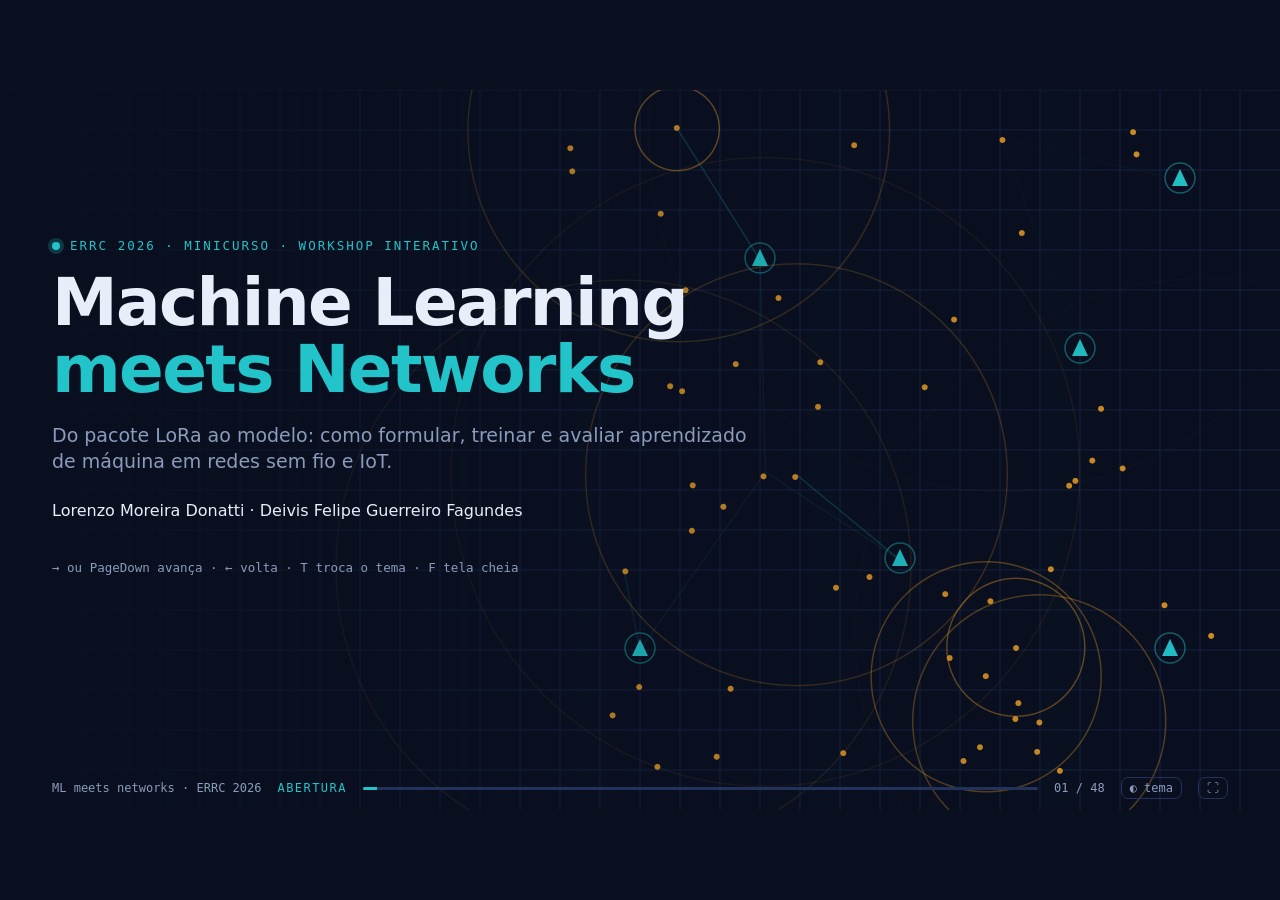
==== commit 6c1f1494: "feat: mescla o conteúdo explicativo da aula original no workshop interativo (48 slides)" ====
--- a/workshop/index.html
+++ b/workshop/index.html
@@ -109,12 +109,80 @@
 #chrome button{font:inherit;background:none;border:1px solid var(--line);color:var(--muted);border-radius:7px;padding:3px 8px;cursor:pointer}
 #chrome button:hover{color:var(--text);border-color:var(--accent)}
 #sec{color:var(--accent);text-transform:uppercase;letter-spacing:.12em}
+
+/* blocos explicativos (conteúdo da aula original) */
+.cols{display:grid;grid-template-columns:1fr 1fr;gap:16px}
+.cols3{display:grid;grid-template-columns:1fr 1fr 1fr;gap:14px;margin-top:14px}
+.blk{background:var(--panel);border:1px solid var(--line);border-left:4px solid var(--accent);border-radius:12px;padding:12px 16px}
+.blk h4{font-family:var(--mono);font-size:12.5px;letter-spacing:.1em;text-transform:uppercase;color:var(--accent);margin-bottom:6px;font-weight:600}
+.blk p{font-size:17.5px;line-height:1.5}
+.blk.ask{border-left-color:var(--pkt)}.blk.ask h4{color:var(--pkt)}
+.blk.limit{border-left-color:var(--bad)}.blk.limit h4{color:var(--bad)}
+.blk.okb{border-left-color:var(--good)}.blk.okb h4{color:var(--good)}
+.blk.soft{border-left-color:var(--accent2)}.blk.soft h4{color:var(--accent2)}
+.ul{font-size:19.5px;line-height:1.55;padding-left:26px;margin-top:16px}
+.ul li{margin:4px 0}.ul li::marker{color:var(--accent);font-weight:700}
+.ul.sm{font-size:16px}
+.ul.q li::marker{content:"?  ";color:var(--pkt)}
+.flow{display:flex;align-items:center;justify-content:center;margin:16px 0}
+.flow.left{justify-content:flex-start}
+.node{background:var(--panel2);border:1px solid var(--line);border-radius:12px;padding:14px 18px;text-align:center;font-size:17px;font-weight:600;min-width:150px}
+.node small{display:block;color:var(--muted);font-size:13.5px;margin-top:3px;font-weight:400}
+.node em{display:block;font-style:normal;color:var(--accent);font-size:12px;margin-top:6px;font-family:var(--mono);font-weight:500}
+.node.hl{border-color:var(--accent);box-shadow:0 0 0 1px var(--accent)}
+.node.wide{min-width:280px}
+.flow.sm{margin:10px 0}.flow.sm .node{min-width:0;font-size:13.5px;padding:8px 10px}.flow.sm .arr{width:28px}
+.arr{flex:none;width:54px;height:2px;background:var(--muted);position:relative;margin:0 10px}
+.arr.long{width:120px}
+.arr::after{content:"";position:absolute;right:-3px;top:-5px;border-top:6px solid transparent;border-bottom:6px solid transparent;border-left:10px solid var(--muted)}
+.arr span{position:absolute;bottom:8px;left:50%;transform:translateX(-50%);font-family:var(--mono);font-size:11px;color:var(--muted);white-space:nowrap}
+.arr.rev::after{right:auto;left:-3px;border-left:none;border-right:10px solid var(--muted)}
+.arr.dash{background:repeating-linear-gradient(90deg,var(--muted) 0 6px,transparent 6px 11px)}
+.wall{width:10px;height:70px;background:var(--muted);opacity:.55;border-radius:3px;margin-left:12px}
+.formula{font-family:"Cambria Math",Cambria,"Latin Modern Math","Times New Roman",serif;font-size:28px;text-align:center;padding:14px;background:var(--panel2);border-radius:12px;margin-top:12px;line-height:1.5}
+.formula.sm{font-size:21px;padding:10px}
+.frac{display:inline-flex;flex-direction:column;vertical-align:middle;text-align:center;margin:0 4px;line-height:1.25}
+.frac>span:first-child{border-bottom:1.5px solid currentColor;padding:0 6px 2px}
+.frac>span:last-child{padding-top:2px}
+.ub{display:inline-block;text-align:center;vertical-align:top}
+.ub em{display:block;font-size:12px;font-family:var(--sans);font-style:normal;color:var(--muted);border-top:1.5px solid var(--muted);margin-top:2px;padding-top:2px;line-height:1.3}
+.figwrap{display:flex;flex-direction:column;align-items:center;gap:6px;margin-top:12px}
+.figwrap img{max-width:100%;max-height:300px;border-radius:10px;background:#fff;border:1px solid var(--line)}
+.cap{font-size:12px;color:var(--muted);text-align:center}
+.t.lg{font-family:var(--sans);font-size:16.5px}
+.t.lg th,.t.lg td{padding:8px 12px;text-align:left;white-space:normal}
+details.reveal{margin-top:8px}
+details.reveal summary{cursor:pointer;color:var(--pkt);font-family:var(--mono);font-size:12.5px}
+details.reveal p{margin-top:6px}
+.agenda{display:flex;gap:4px;margin-top:20px}
+.agenda div{background:var(--panel2);border:1px solid var(--line);border-radius:8px;padding:8px 10px;font-size:12.5px;color:var(--muted);overflow:hidden;white-space:nowrap}
+.agenda b{display:block;font-family:var(--mono);font-size:16px;color:var(--text)}
+.agenda .hot{border-color:var(--accent)}.agenda .hot b{color:var(--accent)}
+.ex-line{position:relative;height:50px;margin:16px 30px 6px}
+.ex-line::before{content:"";position:absolute;left:0;right:0;top:24px;height:2px;background:var(--muted)}
+.ex-line i{position:absolute;top:18px;width:14px;height:14px;border-radius:50%;transform:translateX(-50%)}
+.ex-line i.g{background:var(--accent)}
+.ex-line i.e{background:var(--pkt);border-radius:2px;transform:translateX(-50%) rotate(45deg)}
+.ex-line span{position:absolute;top:36px;transform:translateX(-50%);font-family:var(--mono);font-size:11.5px;color:var(--muted);white-space:nowrap}
+.ex-line span.ev{top:-6px;color:var(--pkt);font-weight:700}
+.errline{position:relative;height:80px;margin:34px 140px 6px}
+.errline::before{content:"";position:absolute;left:12px;right:12px;top:30px;height:2px;background:var(--text)}
+.errline i{position:absolute;top:21px;width:20px;height:20px}
+.errline i.real{left:0;border-radius:50%;background:var(--accent)}
+.errline i.est{right:0;background:var(--pkt);border-radius:3px;transform:rotate(45deg)}
+.errline span{position:absolute;font-family:var(--mono);font-size:13px;color:var(--muted)}
+.errline .dist{left:50%;top:0;transform:translateX(-50%);color:var(--text)}
+.errline .l1{left:-12px;top:52px}.errline .l2{right:-16px;top:52px}
+.tree{display:flex;flex-direction:column;align-items:center}
+.branches{display:flex;gap:44px;margin-top:16px}
+.branches>div{display:flex;flex-direction:column;align-items:center;gap:6px}
+.branches span{font-family:var(--mono);font-size:12.5px;color:var(--muted)}
 </style>
 </head>
 <body>
 <div id="deck"><div id="stage">
 
-<!-- 0 · título -->
+<!-- 01 · s-title -->
 <section class="slide" id="s-title" data-sec="Abertura">
   <canvas id="c-title" class="bgcanvas"></canvas>
   <div class="titlebox">
@@ -126,18 +194,101 @@
   </div>
 </section>
 
-<!-- 1 · caminho -->
-<section class="slide" id="s-pipe" data-sec="Abertura">
+<!-- 02 · s-fronts -->
+<section class="slide" id="s-fronts" data-sec="Problemas">
+  <div class="kicker">o que vamos fazer</div>
+  <h2>Duas frentes, um mesmo método</h2>
+  <div class="cols" style="margin-top:22px">
+    <div class="blk"><h4>1 · Localização</h4><p>Um pacote foi recebido. <b>Onde estava o dispositivo?</b></p>
+      <div class="flow sm"><div class="node">sinais de vários gateways</div><div class="arr"></div><div class="node hl">posição estimada</div></div>
+      <p class="note">Antwerp: prática principal. Sálvora: contraponto sobre avaliação.</p></div>
+    <div class="blk"><h4>2 · Previsão temporal</h4><p>Temos o histórico de um enlace. <b>Qual será o RSSI na próxima hora?</b></p>
+      <div class="flow sm"><div class="node">sinais de vários instantes</div><div class="arr"></div><div class="node hl">valor futuro estimado</div></div>
+      <p class="note">Um enlace do dataset de Goldoni et al.</p></div>
+  </div>
+  <div class="blk ask" style="margin-top:18px"><h4>em comum</h4><p>Nas duas, partimos de uma <b>pergunta de rede</b>, montamos uma tabela de entradas X e resposta y, separamos treino e teste de acordo com a pergunta e comparamos o modelo com uma <b>referência simples</b>.</p></div>
+</section>
+
+<!-- 03 · s-goals -->
+<section class="slide" id="s-goals" data-sec="Problemas">
+  <div class="kicker">a proposta do minicurso</div>
+  <h2>O que esperamos construir em 2h30</h2>
+  <div class="blk" style="margin-top:16px"><h4>partir de uma pergunta de redes, não de um algoritmo</h4><p>Aprender a transformar dados de uma rede sem fio em um problema de aprendizado de máquina e <b>avaliar se a solução faz sentido</b>.</p></div>
+  <p class="big" style="margin-top:16px;font-weight:600">Ao final, esperamos que você consiga:</p>
+  <ol class="ul" style="margin-top:6px">
+    <li>Definir <b>o que prever</b> e quais dados estarão disponíveis naquele instante.</li>
+    <li><b>Explorar</b> os dados e <b>separar treino e teste</b> de acordo com a pergunta.</li>
+    <li>Executar um exemplo no Colab e <b>comparar o modelo com uma referência simples</b>.</li>
+    <li><b>Interpretar erros e limitações</b> antes de concluir que o modelo é útil para a rede.</li>
+  </ol>
+  <div class="agenda">
+    <div style="flex:15"><b>15</b>motivação</div><div style="flex:15"><b>15</b>formulação</div>
+    <div class="hot" style="flex:40"><b>40</b>prática · localização</div><div style="flex:6"><b>5</b>pausa</div>
+    <div class="hot" style="flex:40"><b>40</b>prática · forecasting</div><div style="flex:20"><b>20</b>armadilhas</div><div style="flex:15"><b>15</b>síntese</div>
+  </div>
+  <p class="note" style="margin-top:8px">Minutos de cada bloco. Dois estudos guiados: não é uma formação completa em ML nem uma implantação em produção.</p>
+</section>
+
+<!-- 04 · s-why -->
+<section class="slide" id="s-why" data-sec="Problemas">
+  <div class="kicker">da aplicação ao dado</div>
+  <h2>Por que essas perguntas interessam a redes?</h2>
+  <div class="cols" style="margin-top:22px">
+    <div><div class="blk"><h4>localização de um ativo</h4><p>Um equipamento transmite pela rede. Queremos uma indicação de sua posição <b>sem fornecer seu GPS ao estimador</b>.</p></div>
+      <ul class="ul q"><li>Serve para indicar uma região?</li><li>É preciso encontrar uma sala?</li></ul></div>
+    <div><div class="blk"><h4>monitoramento de um enlace</h4><p>Um sensor envia telemetria regularmente. Queremos <b>antecipar a evolução</b> de uma medida do sinal.</p></div>
+      <ul class="ul q"><li>Há informação no histórico?</li><li>Ela acrescenta algo ao último valor?</li></ul></div>
+  </div>
+  <div class="blk limit" style="margin-top:20px"><h4>limite</h4><p>Prever RSSI <b>não equivale</b> a prever falha, perda de pacotes ou disponibilidade.</p></div>
+</section>
+
+<!-- 05 · s-ai -->
+<section class="slide" id="s-ai" data-sec="Problemas">
+  <div class="kicker">o mínimo para orientar as práticas</div>
+  <h2>Que tipo de problema de IA é esse?</h2>
+  <table class="t lg" style="margin-top:18px">
+    <tr><th>Abordagem</th><th>Informação para aprender</th><th>Exemplo em redes</th></tr>
+    <tr class="hl"><td><b>Supervisionado</b></td><td>Exemplos com resposta conhecida</td><td>Sinal → posição</td></tr>
+    <tr><td>Não supervisionado</td><td>Procurar estrutura sem resposta-alvo fornecida</td><td>Agrupar perfis de tráfego</td></tr>
+    <tr><td>Por reforço</td><td>Ações, consequências e recompensas</td><td>Escolher ações de controle</td></tr>
+  </table>
+  <div class="blk" style="margin-top:18px"><h4>nosso recorte</h4><p>Os dois exercícios usam <b>regressão supervisionada</b>: estimar valores numéricos. No forecasting, construímos os exemplos a partir do próprio histórico.</p></div>
+  <div class="cols" style="margin-top:14px">
+    <div class="blk soft"><h4>regressão × classificação</h4><p>Se a resposta fosse uma categoria ("bom/ruim"), seria <b>classificação</b>. Aqui a resposta é um número: metros ou dBm.</p></div>
+    <div class="blk soft"><h4>fora do escopo</h4><p>Não vamos treinar redes neurais nem estudar todas essas abordagens.</p></div>
+  </div>
+</section>
+
+<!-- 06 · s-pipe -->
+<section class="slide" id="s-pipe" data-sec="Problemas">
   <div class="kicker">o método</div>
   <h2>Duas perguntas, um mesmo caminho</h2>
-  <p class="lead">A escolha do algoritmo vem <b>depois</b> da pergunta. Troque a frente e clique em cada etapa.</p>
+  <p class="lead">A escolha do algoritmo vem <b>depois</b> da pergunta. Hoje: aprender a justificar esse caminho, não decorar algoritmos. Troque a frente e clique em cada etapa.</p>
   <div class="controls" style="margin-top:14px"><span class="seg" id="pipe-mode"></span></div>
   <div class="pipe" id="pipe"><div class="pulse"></div></div>
   <div class="panel pipe-detail" id="pipe-detail"></div>
 </section>
 
-<!-- 2 · chirp -->
-<section class="slide" id="s-chirp" data-sec="Rede">
+<!-- 07 · s-lora -->
+<section class="slide" id="s-lora" data-sec="Formulação">
+  <div class="kicker">o contexto dos nossos dados</div>
+  <h2>LoRa e LoRaWAN: do sensor à aplicação</h2>
+  <div class="cols" style="margin-top:18px">
+    <div class="blk"><h4>LoRa · comunicação pelo rádio</h4><p>Modulação usada para transmitir <b>pequenos volumes de dados</b>, com foco em <b>longo alcance</b> e <b>baixo consumo</b>.</p></div>
+    <div class="blk"><h4>LoRaWAN · organização da rede</h4><p>Protocolo que coordena a comunicação dos dispositivos com a infraestrutura. <b>LoRa e LoRaWAN não são sinônimos.</b></p></div>
+  </div>
+  <div class="flow" style="margin-top:26px">
+    <div class="node">Nó / dispositivo<small>sensor ou rastreador</small></div><div class="arr"><span>LoRa</span></div>
+    <div class="node">Gateway<small>recebe pelo rádio</small></div><div class="arr"><span>rede IP</span></div>
+    <div class="node">Servidor de rede<small>reúne recepções</small></div><div class="arr"></div>
+    <div class="node">Aplicação<small>usa os dados</small></div>
+  </div>
+  <div class="blk ask" style="margin-top:14px"><h4>uplink</h4><p>Mensagem do dispositivo para a rede. <b>Um mesmo uplink pode chegar a vários gateways</b>: é isso que a localização vai explorar.</p></div>
+  <p class="note" style="margin-top:10px">A seguir: como o rádio LoRa transmite, o custo do spreading factor e um uplink animado de ponta a ponta. Esquema simplificado. Fonte: The Things Network.</p>
+</section>
+
+<!-- 08 · s-chirp -->
+<section class="slide" id="s-chirp" data-sec="Formulação">
   <div class="kicker">camada física · LoRa</div>
   <h2>LoRa transmite com chirps</h2>
   <p class="lead">Cada símbolo é uma varredura de frequência dentro de 125 kHz. A informação está em <b>onde a varredura começa</b>.</p>
@@ -162,8 +313,8 @@
   </div>
 </section>
 
-<!-- 3 · SF -->
-<section class="slide" id="s-sf" data-sec="Rede">
+<!-- 09 · s-sf -->
+<section class="slide" id="s-sf" data-sec="Formulação">
   <div class="kicker">camada física · troca</div>
   <h2>Spreading factor: alcance custa tempo no ar</h2>
   <p class="lead">Clique em uma linha da tabela. O círculo usa um modelo de propagação didático, sem obstáculos.</p>
@@ -181,8 +332,8 @@
   </div>
 </section>
 
-<!-- 4 · LoRaWAN -->
-<section class="slide" id="s-wan" data-sec="Rede">
+<!-- 10 · s-wan -->
+<section class="slide" id="s-wan" data-sec="Formulação">
   <div class="kicker">arquitetura · LoRaWAN</div>
   <h2>LoRa ≠ LoRaWAN</h2>
   <p class="lead"><b>LoRa</b> é a modulação de rádio. <b>LoRaWAN</b> é o protocolo que organiza dispositivos, gateways e servidores. Clique nos elementos.</p>
@@ -193,31 +344,11 @@
   </div>
 </section>
 
-<!-- 5 · quem ouviu -->
-<section class="slide" id="s-hear" data-sec="Rede">
-  <div class="kicker">uplink · broadcast</div>
-  <h2>Um pacote, várias recepções</h2>
-  <p class="lead">Arraste o dispositivo pelo mapa. Cada gateway que decodifica o pacote registra um RSSI; quem não ouviu fica <b>ausente</b>.</p>
-  <div class="body">
-    <div class="col">
-      <canvas id="c-hear"></canvas>
-    </div>
-    <div class="panel side">
-      <div class="controls"><span class="label">SF</span><span class="seg" id="hear-sf"></span></div>
-      <div class="controls"><button class="b" id="hear-tx">transmitir</button><button class="b" id="hear-auto">automático</button><button class="b" id="hear-noise">variação (σ = 4 dB)</button></div>
-      <div id="hear-rows" style="display:flex;flex-direction:column;gap:7px;margin-top:4px"></div>
-      <div class="label" style="margin-top:4px">fingerprint deste pacote</div>
-      <div class="vec" id="hear-vec"></div>
-      <p class="note" id="hear-note"></p>
-    </div>
-  </div>
-</section>
-
-<!-- 6 · dBm -->
-<section class="slide" id="s-dbm" data-sec="Rede">
-  <div class="kicker">medida · RSSI</div>
-  <h2>dBm é escala logarítmica</h2>
-  <p class="lead">RSSI é potência recebida em dBm, relativa a 1 mW. <b>−80 dBm é mais forte que −100 dBm</b>, e muito mais forte do que parece.</p>
+<!-- 11 · s-dbm -->
+<section class="slide" id="s-dbm" data-sec="Formulação">
+  <div class="kicker">medida · Received Signal Strength Indicator</div>
+  <h2>RSSI: com que potência o sinal chegou?</h2>
+  <p class="lead">Indicador da potência recebida, em <b>dBm</b>: escala logarítmica relativa a 1 mW. <b>−80 dBm é mais forte que −100 dBm</b>; o sinal negativo não é erro de medida. Mova os controles.</p>
   <div class="col" style="margin-top:14px;flex:1">
     <canvas id="c-ruler"></canvas>
     <div class="body" style="margin-top:4px">
@@ -236,11 +367,11 @@
   </div>
 </section>
 
-<!-- 7 · SNR -->
-<section class="slide" id="s-snr" data-sec="Rede">
+<!-- 12 · s-snr -->
+<section class="slide" id="s-snr" data-sec="Formulação">
   <div class="kicker">medida · SNR</div>
   <h2>SNR: o sinal se destaca do ruído?</h2>
-  <p class="lead">SNR = potência do sinal − potência do ruído, em dB. LoRa decodifica até <b>abaixo do ruído</b>, graças ao espalhamento.</p>
+  <p class="lead"><b>RSSI</b> (dBm) diz com que intensidade o sinal chegou; <b>SNR</b> (dB) diz como ele se compara ao ruído. Mesmo sinal com mais ruído = menor SNR. LoRa decodifica até <b>abaixo do ruído</b>.</p>
   <div class="body">
     <canvas id="c-snr"></canvas>
     <div class="panel side">
@@ -248,12 +379,68 @@
       <div><div class="label">piso de ruído</div><input type="range" id="snr-n" min="-125" max="-100" value="-114"> <span class="mono" id="snr-nv"></span></div>
       <div class="stat" id="snr-v"></div>
       <table class="t" id="snr-table"></table>
-      <p class="note">Limites típicos de SNR de demodulação do SX127x. Simplificação: aqui o "sinal" é a potência do LoRa na banda, sem o ruído.</p>
-    </div>
-  </div>
-</section>
-
-<!-- 8 · tabela -->
+      <p class="note">Limites típicos de SNR de demodulação do SX127x. Simplificação: aqui o "sinal" é a potência do LoRa na banda, sem o ruído. RSSI e SNR são medições da recepção, não garantias para os próximos pacotes. <b>Na prática, usamos RSSI</b>; o SNR ajuda a entender o contexto.</p>
+    </div>
+  </div>
+</section>
+
+<!-- 13 · s-hear -->
+<section class="slide" id="s-hear" data-sec="Formulação">
+  <div class="kicker">uplink · broadcast</div>
+  <h2>Um pacote, várias recepções</h2>
+  <p class="lead">O que a rede observa: <b>uma transmissão, várias recepções</b>. Arraste o dispositivo; cada gateway que decodifica registra um RSSI, e quem não ouviu fica <b>ausente</b>.</p>
+  <div class="body">
+    <div class="col">
+      <canvas id="c-hear"></canvas>
+    </div>
+    <div class="panel side">
+      <div class="controls"><span class="label">SF</span><span class="seg" id="hear-sf"></span></div>
+      <div class="controls"><button class="b" id="hear-tx">transmitir</button><button class="b" id="hear-auto">automático</button><button class="b" id="hear-noise">variação (σ = 4 dB)</button></div>
+      <div id="hear-rows" style="display:flex;flex-direction:column;gap:7px;margin-top:4px"></div>
+      <div class="label" style="margin-top:4px">fingerprint deste pacote</div>
+      <div class="vec" id="hear-vec"></div>
+      <p class="note" id="hear-note"></p>
+    </div>
+  </div>
+</section>
+
+<!-- 14 · s-instant -->
+<section class="slide" id="s-instant" data-sec="Formulação">
+  <div class="kicker">localização depois da recepção</div>
+  <h2>O instante define o que pode entrar</h2>
+  <p class="lead">Antes de escolher qualquer modelo, pergunte: <b>em que momento a estimativa será feita?</b></p>
+  <div class="flow" style="margin-top:30px">
+    <div class="node">Transmitir<small>o pacote</small></div><div class="arr"></div>
+    <div class="node hl">Reunir as recepções<small>RSSI e SNR disponíveis</small></div><div class="arr"></div>
+    <div class="node">Estimar<small>a posição</small></div>
+  </div>
+  <div class="cols" style="margin-top:12px">
+    <div class="blk limit"><h4>antes de transmitir</h4><p>Ainda não sabemos o RSSI <b>deste</b> pacote.</p></div>
+    <div class="blk okb"><h4>depois da recepção</h4><p>Podemos usá-lo como <b>entrada</b>.</p></div>
+  </div>
+  <div class="blk ask" style="margin-top:16px"><h4>pergunta à turma</h4><p>E se quiséssemos escolher uma configuração <b>antes</b> de transmitir?</p>
+    <details class="reveal"><summary>ver comentário</summary><p>Aí o RSSI deste pacote ainda não existe: só poderíamos usar o histórico de pacotes anteriores. Em operação, também seria preciso definir quanto tempo esperar pelas recepções de cada uplink.</p></details></div>
+</section>
+
+<!-- 15 · s-strong -->
+<section class="slide" id="s-strong" data-sec="Formulação">
+  <div class="kicker">RSSI não é uma régua de distância</div>
+  <h2>Por que o sinal mais forte não resolve tudo?</h2>
+  <div class="flow" style="margin-top:40px">
+    <div class="node">Posição A<small>perto, com obstáculo</small></div><div class="wall"></div><div class="arr dash"></div>
+    <div class="node hl">Gateway</div><div class="arr rev"></div>
+    <div class="node">Posição B<small>longe, em outra condição</small></div>
+  </div>
+  <p class="note" style="text-align:center">A e B podem produzir potências semelhantes. Esquema qualitativo, não modelo de propagação.</p>
+  <ul class="ul" style="margin-top:18px">
+    <li>Ambiente e antenas também afetam a recepção.</li>
+    <li>O <b>padrão conjunto de vários receptores</b> pode reduzir a ambiguidade: é a ideia do fingerprint.</li>
+    <li>Dois lugares diferentes podem ter fingerprints parecidos. Um RSSI não determina uma distância nem uma posição única.</li>
+  </ul>
+  <div class="blk ask" style="margin-top:14px"><h4>experimente</h4><p>Volte ao slide "Um pacote, várias recepções" e coloque o dispositivo atrás de um prédio: cada prédio no caminho custa 12 dB no modelo didático, e o gateway mais perto pode deixar de ser o mais forte.</p></div>
+</section>
+
+<!-- 16 · s-table -->
 <section class="slide" id="s-table" data-sec="Localização">
   <div class="kicker">aula 01 · formulação</div>
   <h2>De pacotes a uma tabela supervisionada</h2>
@@ -266,11 +453,89 @@
     <div class="panel side">
       <table class="t" id="tab-t"></table>
       <p class="note" id="tab-note"></p>
-    </div>
-  </div>
-</section>
-
-<!-- 9 · centroide -->
+      <p class="note">A resposta (x, y) tem duas componentes numéricas: <b>regressão multissaída</b>. X é o fingerprint que teremos ao receber um novo pacote; y são as coordenadas conhecidas na coleta, usadas para ensinar e avaliar.</p>
+    </div>
+  </div>
+</section>
+
+<!-- 17 · s-gps -->
+<section class="slide" id="s-gps" data-sec="Formulação">
+  <div class="kicker">treinamento e uso do modelo</div>
+  <h2>Aprender não é consultar o GPS do novo pacote</h2>
+  <div class="label" style="margin-top:26px">treinamento · uma vez, com dados históricos</div>
+  <div class="flow left">
+    <div class="node">Fingerprints<small>e GPS do treino</small></div><div class="arr"></div>
+    <div class="node">Treinamento</div><div class="arr"></div><div class="node hl">Modelo ajustado</div>
+  </div>
+  <div class="label" style="margin-top:20px">uso · a cada pacote novo</div>
+  <div class="flow left">
+    <div class="node">Novo fingerprint<small>sem fornecer GPS</small></div><div class="arr"></div>
+    <div class="node hl">Aplicar o modelo</div><div class="arr"></div><div class="node">Posição estimada</div>
+  </div>
+  <div class="blk" style="margin-top:22px"><h4>no teste</h4><p>Guardamos o GPS real para <b>conferir o erro</b>, não para produzir a estimativa. GPS, horário, ID do dispositivo e nome da partição ficam fora de X.</p></div>
+</section>
+
+<!-- 18 · s-antwerp -->
+<section class="slide" id="s-antwerp" data-sec="Localização">
+  <div class="kicker">notebook 01 · seções 0 a 2</div>
+  <h2>Antwerp: investigar a coleta antes de treinar</h2>
+  <div class="figwrap"><img src="../slides/figures/01_localizacao_03.png" alt="RSSI dos três gateways mais presentes no treino" style="max-height:270px"><span class="cap">RSSI dos três gateways mais presentes, apenas no treino. Triângulo = gateway; cinza = ausência. Dados: Aernouts et al., Antwerp.</span></div>
+  <div class="cols3">
+    <div class="blk"><h4>o recorte</h4><p>12 mil pacotes e 39 gateways com coordenadas conhecidas. 163 pacotes sem recepção nesses 39 ficaram de fora.</p></div>
+    <div class="blk"><h4>o que perguntar</h4><p>Onde há observações? Que sinais distinguem essas regiões? Quem domina a coleta?</p></div>
+    <div class="blk ask"><h4>30% de presença = 70% de perda?</h4><details class="reveal"><summary>ver comentário</summary><p>Não. Só temos os pacotes registrados; não conhecemos as transmissões perdidas. Presença no dataset não é PDR.</p></details></div>
+  </div>
+</section>
+
+<!-- 19 · s-strat -->
+<section class="slide" id="s-strat" data-sec="Localização">
+  <div class="kicker">notebook 01 · seção 4 · visão geral</div>
+  <h2>Três estratégias para o mesmo problema</h2>
+  <table class="t lg" style="margin-top:16px">
+    <tr><th>Método</th><th>Como produz a posição</th><th>Informação necessária</th></tr>
+    <tr><td><b>Centroide ponderado</b></td><td>Combina posições de gateways; sinal forte recebe maior peso</td><td>RSSI e coordenadas dos gateways</td></tr>
+    <tr><td><b>k-NN</b></td><td>Busca cinco fingerprints semelhantes e combina suas posições</td><td>Fingerprints rotulados com GPS</td></tr>
+    <tr><td><b>Random Forest</b></td><td>Combina regras aprendidas por várias árvores</td><td>Fingerprints rotulados com GPS</td></tr>
+  </table>
+  <div class="cols" style="margin-top:16px">
+    <div class="blk"><h4>controle sem sinais</h4><p>A posição mediana do treino:</p><div class="formula sm">p̂<sub>controle</sub> = ( mediana(x<sub>i</sub>), mediana(y<sub>i</sub>) )<sub>treino</sub></div><p class="note" style="margin-top:6px">Não é um sistema de localização: é o piso que qualquer método precisa superar.</p></div>
+    <div class="blk limit"><h4>ausência = −140</h4><p>Para k-NN e RF, gateway ausente recebe o código fixo −140: abaixo das potências do arquivo, <b>não uma medição física</b> nem um limiar universal de sensibilidade. É uma escolha de representação.</p></div>
+  </div>
+</section>
+
+<!-- 20 · s-split -->
+<section class="slide" id="s-split" data-sec="Localização">
+  <div class="kicker">notebook 01 · seção 3 · antes de treinar</div>
+  <h2>Que generalização estamos avaliando?</h2>
+  <div class="flow" style="margin-top:28px">
+    <div class="node">Treino<small>8.000 pacotes · até 24/01/2019</small><em>aprender relações</em></div><div class="arr"><span>tempo</span></div>
+    <div class="node">Validação<small>2.000 pacotes · 25/01 a 01/02</small><em>conferir escolhas</em></div><div class="arr"></div>
+    <div class="node hl">Teste<small>2.000 pacotes · a partir de 02/02</small><em>avaliar sem reajustar</em></div>
+  </div>
+  <ul class="ul">
+    <li>Dias UTC inteiros, em ordem temporal: <b>nenhum dia aparece em duas partes</b>.</li>
+    <li>Pergunta: localizar pacotes posteriores <b>desta rede</b>.</li>
+    <li>Lugares e dispositivos podem se repetir: <b>não</b> é um teste em regiões inéditas nem em outra cidade.</li>
+    <li>Parâmetros fixados antes dos resultados. Se quiséssemos escolher k, faríamos na validação, nunca no teste.</li>
+  </ul>
+</section>
+
+<!-- 21 · s-cent-math -->
+<section class="slide" id="s-cent-math" data-sec="Localização">
+  <div class="kicker">referência geométrica, sem treinamento</div>
+  <h2>Centroide: uma média das posições dos gateways</h2>
+  <p class="lead">Para cada gateway que recebeu: r<sub>g</sub> é o RSSI em dBm e <b>p</b><sub>g</sub> = (x<sub>g</sub>, y<sub>g</sub>) é sua posição em metros. r<sub>máx</sub> é o maior RSSI recebido.</p>
+  <div class="formula">a<sub>g</sub> = 10<sup>(r<sub>g</sub> − r<sub>máx</sub>)/10</sup> &emsp;&emsp; <b>p̂</b> = <span class="frac"><span>Σ<sub>g</sub> a<sub>g</sub> <b>p</b><sub>g</sub></span><span>Σ<sub>g</sub> a<sub>g</sub></span></span></div>
+  <div class="cols" style="margin-top:14px">
+    <div class="blk"><h4>passo a passo</h4><ol class="ul sm" style="margin-top:4px"><li>Converter cada RSSI em potência <b>relativa ao mais forte</b> (o mais forte vale 1).</li><li>Cada 10 dB abaixo divide o peso por 10.</li><li>Fazer a média das posições dos gateways com esses pesos.</li></ol></div>
+    <div class="blk ask"><h4>exemplo fictício</h4>
+      <div class="ex-line"><span class="ev" style="left:9.09%">x̂ = 10 m</span><i class="g" style="left:0%"></i><i class="g" style="left:100%"></i><i class="e" style="left:9.09%"></i><span style="left:0%">A · 0 m</span><span style="left:100%">B · 110 m</span></div>
+      <p>A: −80 dBm → a = 1 · B: −90 dBm → a = 0,1<br>x̂ = (1·0 + 0,1·110) / 1,1 = <b>10 m</b>. A pesa dez vezes mais que B.</p></div>
+  </div>
+  <div class="blk limit" style="margin-top:12px"><h4>limite</h4><p>Não é trilateração nem conversão de RSSI em distância. Gateway ausente tem peso zero; com um único receptor, retorna a posição dele.</p></div>
+</section>
+
+<!-- 22 · s-cent -->
 <section class="slide" id="s-cent" data-sec="Localização">
   <div class="kicker">aula 01 · referência geométrica</div>
   <h2>Centroide ponderado</h2>
@@ -288,7 +553,24 @@
   </div>
 </section>
 
-<!-- 10 · kNN -->
+<!-- 23 · s-knn-math -->
+<section class="slide" id="s-knn-math" data-sec="Localização">
+  <div class="kicker">cinco vizinhos no espaço dos fingerprints, não no mapa</div>
+  <h2>k-NN: encontrar sinais parecidos</h2>
+  <p class="lead"><b>r</b>: novo vetor de RSSI · <b>r</b><sub>i</sub>: vetor de um exemplo de treino · <b>p</b><sub>i</sub>: posição conhecida daquele exemplo · G: número de gateways · N<sub>5</sub>: os cinco menores d<sub>i</sub>.</p>
+  <div class="formula">d<sub>i</sub> = √( Σ<sub>g=1</sub><sup>G</sup> (r<sub>g</sub> − r<sub>ig</sub>)² ) &emsp;&emsp; <b>p̂</b> = <span class="frac"><span>Σ<sub>i∈N<sub>5</sub></sub> (1/d<sub>i</sub>) <b>p</b><sub>i</sub></span><span>Σ<sub>i∈N<sub>5</sub></sub> (1/d<sub>i</sub>)</span></span></div>
+  <div class="flow">
+    <div class="node">Novo fingerprint</div><div class="arr"></div>
+    <div class="node hl">Buscar 5 exemplos<small>mais semelhantes</small></div><div class="arr"></div>
+    <div class="node">Combinar suas<small>posições de treino</small></div>
+  </div>
+  <div class="cols">
+    <div class="blk"><h4>intuição</h4><p>Distância de sinais 2 recebe o <b>dobro</b> do peso da distância 4. Se houver distância zero, a implementação faz a média só dos vizinhos coincidentes.</p></div>
+    <div class="blk limit"><h4>cuidado</h4><p>O código −140 também entra em d<sub>i</sub>. Fingerprints semelhantes <b>não garantem</b> posições próximas. São duas distâncias: entre sinais (para buscar) e entre posições (para medir o erro).</p></div>
+  </div>
+</section>
+
+<!-- 24 · s-knn -->
 <section class="slide" id="s-knn" data-sec="Localização">
   <div class="kicker">aula 01 · aprendizado por exemplos</div>
   <h2>k-NN: vizinhos no espaço dos sinais, não no mapa</h2>
@@ -300,7 +582,31 @@
   </div>
 </section>
 
-<!-- 11 · RF -->
+<!-- 25 · s-rf-math -->
+<section class="slide" id="s-rf-math" data-sec="Localização">
+  <div class="kicker">cada árvore aprende divisões a partir dos sinais</div>
+  <h2>Random Forest: combinar árvores de regressão</h2>
+  <div class="cols" style="margin-top:18px;align-items:center">
+    <div class="tree">
+      <div class="node hl">RSSI A ≤ −95?</div>
+      <div class="branches"><div><span>↙ sim</span><div class="node">Folha L<small>(20, 40) m</small></div></div><div><span>não ↘</span><div class="node">Folha R<small>(90, 60) m</small></div></div></div>
+      <p class="note" style="text-align:center;margin-top:8px">Árvore simplificada; valores fictícios.</p>
+    </div>
+    <div>
+      <p class="big">Na folha, a árvore devolve a <b>média das posições</b> dos exemplos de treino que chegaram ali:</p>
+      <div class="formula sm">p̂<sub>folha</sub> = <span class="frac"><span>1</span><span>n<sub>folha</sub></span></span> Σ<sub>i∈folha</sub> <b>p</b><sub>i</sub></div>
+      <p class="big" style="margin-top:10px">A floresta faz a média de T árvores (T = 100 no notebook):</p>
+      <div class="formula sm">p̂ = <span class="frac"><span>1</span><span>T</span></span> Σ<sub>t=1</sub><sup>T</sup> p̂<sub>t</sub></div>
+    </div>
+  </div>
+  <ul class="ul">
+    <li>Cada árvore usa uma <b>reamostragem</b> do treino (bootstrap).</li>
+    <li>As divisões são escolhidas para <b>reduzir o erro quadrático</b> dentro das folhas.</li>
+    <li>A média reduz a variabilidade, mas <b>não corrige</b> dados pouco representativos.</li>
+  </ul>
+</section>
+
+<!-- 26 · s-rf -->
 <section class="slide" id="s-rf" data-sec="Localização">
   <div class="kicker">aula 01 · árvores</div>
   <h2>Random Forest: perguntas sobre os sinais</h2>
@@ -312,7 +618,20 @@
   </div>
 </section>
 
-<!-- 12 · CDF -->
+<!-- 27 · s-err -->
+<section class="slide" id="s-err" data-sec="Localização">
+  <div class="kicker">notebook 01 · seção 5</div>
+  <h2>Erro em metros: o que significa?</h2>
+  <div class="errline"><i class="real"></i><i class="est"></i><span class="dist">distância geográfica (haversine), em metros</span><span class="l1">GPS real</span><span class="l2">estimativa</span></div>
+  <ul class="ul">
+    <li><b>Mediana:</b> metade dos erros é menor ou igual a esse valor.</li>
+    <li><b>P90:</b> 90% dos erros ficam até esse valor; não é o erro máximo nem intervalo de confiança.</li>
+    <li>A <b>tolerância depende do uso</b>: localizar uma sala não é indicar uma região.</li>
+  </ul>
+  <div class="blk ask" style="margin-top:16px"><h4>primeiro a validação, depois o teste</h4><p>Os quatro métodos estimam exatamente os mesmos pacotes. A partir do teste, gráficos e recortes são diagnóstico: <b>não</b> vamos mudar k, filtros, semente ou datas e tentar de novo.</p></div>
+</section>
+
+<!-- 28 · s-cdf -->
 <section class="slide" id="s-cdf" data-sec="Localização">
   <div class="kicker">aula 01 · avaliação</div>
   <h2>Mediana, P90 e a tolerância da aplicação</h2>
@@ -329,7 +648,26 @@
   </div>
 </section>
 
-<!-- 13 · concentração -->
+<!-- 29 · s-agg -->
+<section class="slide" id="s-agg" data-sec="Localização">
+  <div class="kicker">notebook 01 · avaliação de Antwerp</div>
+  <h2>O resultado agregado é só o começo</h2>
+  <div class="cols" style="grid-template-columns:1.2fr 1fr;margin-top:14px;align-items:start">
+    <div class="figwrap" style="margin:0"><img src="../slides/figures/01_localizacao_05.png" alt="Curvas de erro acumulado no teste" style="max-height:320px"><span class="cap">Curvas do teste temporal do tutorial; não são um benchmark dos artigos.</span></div>
+    <div>
+      <table class="t lg"><tr><th>teste (m)</th><th>mediana</th><th>P90</th></tr>
+        <tr><td>Sem sinais</td><td>1.671</td><td>2.505</td></tr><tr><td>Centroide</td><td>184</td><td>1.194</td></tr>
+        <tr><td>k-NN</td><td>55</td><td>847</td></tr><tr class="hl"><td>Random Forest</td><td>45</td><td>839</td></tr></table>
+      <ul class="ul sm">
+        <li>Conferir a <b>concentração espacial</b> e os erros por condição de recepção.</li>
+        <li>Muitos pacotes próximos <b>não</b> são muitas situações independentes.</li>
+        <li>A mediana é baixa, mas a <b>cauda</b> (P90) passa de 800 m.</li>
+      </ul>
+    </div>
+  </div>
+</section>
+
+<!-- 30 · s-conc -->
 <section class="slide" id="s-conc" data-sec="Localização">
   <div class="kicker">aula 01 · antes de comemorar</div>
   <h2>Muitos pacotes no mesmo lugar não são muitas situações</h2>
@@ -354,7 +692,18 @@
   </div>
 </section>
 
-<!-- 14 · Sálvora -->
+<!-- 31 · s-sal-map -->
+<section class="slide" id="s-sal-map" data-sec="Localização">
+  <div class="kicker">notebook 01 · seção 6</div>
+  <h2>Sálvora: olhar o mapa muda a interpretação</h2>
+  <div class="figwrap"><img src="../slides/figures/01_localizacao_08.png" alt="Posições das transmissões em Sálvora" style="max-height:255px"><span class="cap">Posições das transmissões e gateways. Dados: López Escobar et al.</span></div>
+  <div class="cols" style="margin-top:12px">
+    <div class="blk"><h4>o cenário</h4><p>1.210 transmissões, <b>sete dispositivos móveis</b> e três gateways. Cada ponto é uma medição, não um nó fixo. Teste: 226 pacotes em blocos de 30 min por dispositivo.</p></div>
+    <div class="blk ask"><h4>repare</h4><p><b>114 dos 226</b> pacotes de teste ficam a menos de 300 m do GW1. Três blocos concentram a maior parte do teste.</p></div>
+  </div>
+</section>
+
+<!-- 32 · s-salvora -->
 <section class="slide" id="s-salvora" data-sec="Localização">
   <div class="kicker">aula 01 · contraponto</div>
   <h2>Sálvora: quem "ganha" depende de onde você olha</h2>
@@ -368,7 +717,140 @@
   </div>
 </section>
 
-<!-- 15 · forecasting -->
+<!-- 33 · s-pause -->
+<section class="slide" id="s-pause" data-sec="Localização">
+  <div class="kicker">5 minutos · início no minuto 70</div>
+  <h2>Pausa técnica</h2>
+  <ul class="ul" style="font-size:22px;margin-top:40px">
+    <li>Salvar a cópia do notebook.</li>
+    <li>Conferir as saídas já salvas se alguma célula ficou para trás.</li>
+    <li>A segunda prática é <b>independente</b> da primeira.</li>
+  </ul>
+</section>
+
+<!-- 34 · s-fc-intro -->
+<section class="slide" id="s-fc-intro" data-sec="Forecasting">
+  <div class="kicker">notebook 02 · seções 0 a 2</div>
+  <h2>Agora, o que ainda não chegou?</h2>
+  <div class="cols" style="grid-template-columns:1.15fr 1fr;align-items:start;margin-top:12px">
+    <div class="figwrap" style="margin:0"><img src="../slides/figures/02_forecasting_01.png" alt="Histórico do enlace" style="max-height:340px"><span class="cap">Histórico do enlace. Dados: Goldoni et al.; exploração restrita ao treino.</span></div>
+    <div>
+      <div class="blk"><h4>situação</h4><p>Após fechar uma hora de observações, estimar o <b>RSSI médio da próxima</b>.</p></div>
+      <table class="t lg" style="margin-top:12px"><tr><th></th><th>Localização</th><th>Forecasting</th></tr>
+        <tr><td>linha</td><td>um pacote, vários gateways</td><td>um enlace, várias horas</td></tr>
+        <tr><td>target</td><td>posição</td><td>RSSI futuro</td></tr>
+        <tr><td>erro</td><td>metros</td><td>dB</td></tr>
+        <tr><td>divisão</td><td>blocos de dias</td><td>passado treina, futuro testa</td></tr></table>
+      <p class="big" style="margin-top:10px">Se a série varia lentamente, <b>repetir o último valor</b> já pode funcionar.</p>
+      <p class="note">1.059 horas contínuas do nó RSSI_01, de 30/11/2020 a 13/01/2021, sem interpolação.</p>
+    </div>
+  </div>
+</section>
+
+<!-- 35 · s-series -->
+<section class="slide" id="s-series" data-sec="Forecasting">
+  <div class="kicker">notebook 02 · seção 3 · exemplo fictício</div>
+  <h2>Uma série também vira uma tabela supervisionada</h2>
+  <table class="t lg" style="max-width:860px;margin:16px auto 0">
+    <tr><th>Hora-alvo u</th><th>RSSI real y(u)</th><th>lag_1 = y(u−1)</th><th>lag_2 = y(u−2)</th></tr>
+    <tr><td>08 h</td><td>−80</td><td class="nan">—</td><td class="nan">—</td></tr>
+    <tr><td>09 h</td><td>−82</td><td>−80</td><td class="nan">—</td></tr>
+    <tr><td>10 h</td><td>−81</td><td>−82</td><td>−80</td></tr>
+    <tr class="hl"><td>11 h</td><td class="nan">ainda desconhecido</td><td><b>−81</b></td><td><b>−82</b></td></tr>
+  </table>
+  <div class="formula" style="margin-top:14px">X(u) = [ y(u−1), y(u−2), y(u−3), y(u−6), y(u−24) ] &ensp;⟶&ensp; y(u)</div>
+  <div class="cols" style="margin-top:12px">
+    <ul class="ul sm" style="margin-top:0"><li>Cada <b>lag</b> é uma observação passada.</li><li>O target é um número futuro: regressão com dependência temporal.</li><li><b>Não</b> fornecer o RSSI da hora-alvo como entrada.</li></ul>
+    <div class="blk ask"><h4>faça no papel</h4><p>Qual coluna é y? Qual valor a persistência preveria para 11 h?</p>
+      <details class="reveal"><summary>ver resposta</summary><p>y é o RSSI real da hora-alvo. A persistência preveria <b>−81 dBm</b>. As 24 primeiras horas não têm todo o histórico e são descartadas: restam 1.035 exemplos.</p></details></div>
+  </div>
+</section>
+
+<!-- 36 · s-lags -->
+<section class="slide" id="s-lags" data-sec="Forecasting">
+  <div class="kicker">aula 02 · montagem da tabela</div>
+  <h2>Uma série vira tabela com lags</h2>
+  <p class="lead">Cada linha é uma hora-alvo u. <span class="mono">shift(k)</span> traz o valor de k horas <b>antes</b>. Clique numa linha.</p>
+  <div class="col" style="margin-top:12px;flex:1">
+    <canvas id="c-lags"></canvas>
+    <div class="controls"><span class="seg" id="lag-sign"></span><span class="note" id="lag-note"></span></div>
+    <div class="panel" style="padding:8px 12px"><table class="t" id="lag-t"></table></div>
+  </div>
+</section>
+
+<!-- 37 · s-order -->
+<section class="slide" id="s-order" data-sec="Forecasting">
+  <div class="kicker">notebook 02 · seção 4</div>
+  <h2>Respeitar a ordem dos acontecimentos</h2>
+  <div class="flow" style="margin-top:30px">
+    <div class="node wide">828 exemplos de treino<small>aprender modelo e escala</small></div><div class="arr long"><span>tempo</span></div>
+    <div class="node wide hl">207 exemplos de teste<small>aplicar sem reajustar</small></div>
+  </div>
+  <ul class="ul">
+    <li>1.059 horas contínuas; as 24 iniciais formam só o histórico dos lags.</li>
+    <li><b>Formar lags com o passado</b> é seguro; <b>ajustar o scaler com todos os dados</b> não é.</li>
+    <li>Testar no futuro simula a direção em que a previsão será usada.</li>
+    <li>Antes de tudo, confirmar o relógio: a linha anterior precisa ser <b>exatamente uma hora antes</b>. Um intervalo irregular mudaria o significado de <span class="mono">shift(1)</span>.</li>
+  </ul>
+</section>
+
+<!-- 38 · s-pers -->
+<section class="slide" id="s-pers" data-sec="Forecasting">
+  <div class="kicker">notebook 02 · seção 5 · sem treinamento</div>
+  <h2>Persistência: o que o modelo precisa superar?</h2>
+  <div class="cols" style="margin-top:18px">
+    <div class="blk"><h4>persistência</h4><div class="formula">ŷ(u) = y(u−1)</div><p style="margin-top:10px">Repete o último valor disponível. Sem treinamento; uma referência natural para uma série pouco variável.</p></div>
+    <div class="blk ask"><h4>exemplo fictício</h4><p>Último RSSI horário: −82 dBm. Previsão seguinte: −82 dBm.<br>Se o valor real for −80 dBm:</p><div class="formula">| y(u) − ŷ(u) | = 2 dB</div></div>
+  </div>
+  <p class="big" style="margin-top:16px">y(u) é o RSSI da hora-alvo; o chapéu em ŷ(u) indica uma estimativa. No treino real, a mudança típica entre horas consecutivas é de só <b>0,5 dB</b> (mediana): por isso a persistência é difícil de vencer.</p>
+  <div class="blk limit" style="margin-top:12px"><h4>limite</h4><p>Repete o passado mais recente: <b>não antecipa</b> uma mudança brusca.</p></div>
+</section>
+
+<!-- 39 · s-ridge -->
+<section class="slide" id="s-ridge" data-sec="Forecasting">
+  <div class="kicker">combinação linear com penalização dos coeficientes</div>
+  <h2>Ridge: aprender quanto cada lag contribui</h2>
+  <p class="lead">Cada lag é padronizado com média μ<sub>j</sub> e desvio σ<sub>j</sub> <b>do treino</b>. k<sub>j</sub> é o atraso (1, 2, 3, 6 ou 24 h), b é o intercepto e w<sub>j</sub> o peso aprendido.</p>
+  <div class="formula">z<sub>j</sub>(u) = <span class="frac"><span>y(u − k<sub>j</sub>) − μ<sub>j</sub></span><span>σ<sub>j</sub></span></span> &emsp;&emsp; ŷ(u) = b + Σ<sub>j=1</sub><sup>5</sup> w<sub>j</sub> z<sub>j</sub>(u)</div>
+  <div class="formula">min<sub>b, w</sub> [ <span class="ub">Σ<sub>u∈treino</sub> (y(u) − ŷ(u))²<em>errar pouco nos exemplos</em></span> + <span class="ub">α Σ<sub>j</sub> w<sub>j</sub>²<em>penalizar pesos muito grandes</em></span> ]</div>
+  <div class="cols" style="margin-top:12px">
+    <div class="blk"><h4>como ler</h4><p>Erro + penalização. No notebook, <b>α = 1 fixo</b>. No treino: StandardScaler.fit → Ridge.fit. No teste: a mesma transformação → predict.</p></div>
+    <div class="blk limit"><h4>não é uma média ponderada</h4><p>Os pesos podem ser negativos e não precisam somar 1. No próximo slide, os pesos reais mudam com α.</p></div>
+  </div>
+</section>
+
+<!-- 40 · s-alpha -->
+<section class="slide" id="s-alpha" data-sec="Forecasting">
+  <div class="kicker">aula 02 · Ridge e seleção</div>
+  <h2>Escolher α sem olhar o teste</h2>
+  <p class="lead">A Ridge minimiza <span class="mono">Σ erro² + α·Σ w²</span>. Escolha α pela <b>validação dentro do passado</b> (662 h de ajuste e 166 h de validação).</p>
+  <div class="body" style="flex-direction:column;gap:10px">
+    <div style="display:flex;gap:16px"><canvas id="c-alpha"></canvas><canvas id="c-coef"></canvas></div>
+    <div class="controls"><span class="label">α</span><input type="range" id="al-a" min="0" max="60" value="25" style="width:260px"><span class="mono" id="al-av"></span><button class="b warn" id="al-peek">espiar o teste</button><span class="mono" id="al-out" style="margin-left:10px"></span></div>
+    <div id="al-warn"></div>
+  </div>
+</section>
+
+<!-- 41 · s-onestep -->
+<section class="slide" id="s-onestep" data-sec="Forecasting">
+  <div class="kicker">o teste não é uma previsão única de 207 horas</div>
+  <h2>Uma hora à frente, repetidamente</h2>
+  <div class="flow" style="margin-top:32px">
+    <div class="node">Fechar hora t<small>observar y(t)</small></div><div class="arr"></div>
+    <div class="node hl">Prever<small>y(t+1)</small></div><div class="arr"></div>
+    <div class="node">Fechar t+1<small>receber valor real</small></div><div class="arr"></div>
+    <div class="node hl">Prever<small>y(t+2)</small></div><div class="arr"></div><div class="node">…</div>
+  </div>
+  <ul class="ul">
+    <li>Uma observação de teste pode virar histórico <b>depois</b> que chega.</li>
+    <li>O modelo permanece <b>fixo</b>: não fazemos novo treinamento a cada hora.</li>
+    <li>A média de uma hora só está disponível após o fechamento da janela.</li>
+    <li>Prever várias horas sem receber observações seria outro problema (multi-passo), mais difícil.</li>
+  </ul>
+  <p class="big" style="margin-top:12px">No próximo slide, essa rotina roda sobre os <b>dados reais</b>.</p>
+</section>
+
+<!-- 42 · s-fc -->
 <section class="slide" id="s-fc" data-sec="Forecasting">
   <div class="kicker">aula 02 · o instante da previsão</div>
   <h2>Prever a próxima hora, uma hora de cada vez</h2>
@@ -389,46 +871,86 @@
   </div>
 </section>
 
-<!-- 16 · lags -->
-<section class="slide" id="s-lags" data-sec="Forecasting">
-  <div class="kicker">aula 02 · montagem da tabela</div>
-  <h2>Uma série vira tabela com lags</h2>
-  <p class="lead">Cada linha é uma hora-alvo u. <span class="mono">shift(k)</span> traz o valor de k horas <b>antes</b>. Clique numa linha.</p>
-  <div class="col" style="margin-top:12px;flex:1">
-    <canvas id="c-lags"></canvas>
-    <div class="controls"><span class="seg" id="lag-sign"></span><span class="note" id="lag-note"></span></div>
-    <div class="panel" style="padding:8px 12px"><table class="t" id="lag-t"></table></div>
-  </div>
-</section>
-
-<!-- 17 · alpha -->
-<section class="slide" id="s-alpha" data-sec="Forecasting">
-  <div class="kicker">aula 02 · Ridge e seleção</div>
-  <h2>Escolher α sem olhar o teste</h2>
-  <p class="lead">A Ridge minimiza <span class="mono">Σ erro² + α·Σ w²</span>. Escolha α pela <b>validação dentro do passado</b> (662 h de ajuste e 166 h de validação).</p>
-  <div class="body" style="flex-direction:column;gap:10px">
-    <div style="display:flex;gap:16px"><canvas id="c-alpha"></canvas><canvas id="c-coef"></canvas></div>
-    <div class="controls"><span class="label">α</span><input type="range" id="al-a" min="0" max="60" value="25" style="width:260px"><span class="mono" id="al-av"></span><button class="b warn" id="al-peek">espiar o teste</button><span class="mono" id="al-out" style="margin-left:10px"></span></div>
-    <div id="al-warn"></div>
-  </div>
-</section>
-
-<!-- 18 · quiz -->
+<!-- 43 · s-fc-result -->
+<section class="slide" id="s-fc-result" data-sec="Forecasting">
+  <div class="kicker">notebook 02 · seção 6</div>
+  <h2>A previsão melhora a referência?</h2>
+  <div class="cols" style="grid-template-columns:1.1fr 1fr;align-items:start;margin-top:12px">
+    <div class="figwrap" style="margin:0"><img src="../slides/figures/02_forecasting_06.png" alt="Real, persistência e Ridge nas primeiras 96 horas do teste" style="max-height:340px"><span class="cap">Primeiras 96 h do teste sequencial de uma hora à frente. Dados: Goldoni et al.</span></div>
+    <div>
+      <table class="t lg"><tr><th>teste (207 h)</th><th>MAE</th><th>RMSE</th></tr>
+        <tr><td>Persistência</td><td>0,661 dB</td><td>0,820 dB</td></tr>
+        <tr class="hl"><td>Ridge</td><td>0,535 dB</td><td>0,695 dB</td></tr></table>
+      <p class="big" style="margin-top:10px">Redução do MAE frente à persistência: <b>19,1%</b>.</p>
+      <ul class="ul sm">
+        <li>RSSI em dBm; MAE e RMSE em dB. Real −80, previsão −83 → erro absoluto de 3 dB.</li>
+        <li><b>MAE</b>: tamanho médio do erro. <b>RMSE</b>: dá mais peso aos desvios grandes.</li>
+        <li>Olhar os picos de erro: o modelo acompanha ou só atrasa os saltos?</li>
+        <li>É resultado do recorte e do protocolo, não uma promessa. Para alertas, seria preciso avaliar eventos e custos.</li>
+      </ul>
+    </div>
+  </div>
+</section>
+
+<!-- 44 · s-compare -->
+<section class="slide" id="s-compare" data-sec="Forecasting">
+  <div class="kicker">fechar o notebook 02 · seção 7</div>
+  <h2>O que mudou entre as duas práticas?</h2>
+  <table class="t lg" style="margin-top:22px;font-size:17px">
+    <tr><th></th><th>Localização</th><th>Forecasting</th></tr>
+    <tr><td><b>Uma linha</b></td><td>Um pacote, vários gateways</td><td>Uma hora-alvo, vários lags</td></tr>
+    <tr><td><b>Resposta</b></td><td>Posição do transmissor</td><td>RSSI da próxima hora</td></tr>
+    <tr><td><b>Referência</b></td><td>Centroide; constante como controle</td><td>Persistência</td></tr>
+    <tr><td><b>Métrica</b></td><td>Distância em metros</td><td>Erro em dB</td></tr>
+    <tr><td><b>Divisão</b></td><td>Dias inteiros, em ordem</td><td>Passado treina, futuro testa</td></tr>
+    <tr><td><b>Limite</b></td><td>Não provamos generalização espacial</td><td>Não demonstramos previsão de falha</td></tr>
+  </table>
+</section>
+
+<!-- 45 · s-quiz -->
 <section class="slide" id="s-quiz" data-sec="Discussão">
   <div class="kicker">armadilhas · 20 min</div>
   <h2>Vazou ou não vazou?</h2>
   <p class="lead">Pergunta-guia: <b>essa informação estaria disponível quando a decisão fosse tomada?</b> Clique nos cartões.</p>
   <div class="quiz" id="quiz"></div>
-</section>
-
-<!-- 19 · síntese -->
+  <div class="blk limit" style="margin-top:12px"><h4>outro cuidado</h4><p>Escolher filtros, parâmetros ou a semente repetidamente pelo resultado de teste faz o teste participar do desenvolvimento.</p></div>
+</section>
+
+<!-- 46 · s-metric -->
+<section class="slide" id="s-metric" data-sec="Discussão">
+  <div class="kicker">o que faltaria para uma aplicação real?</div>
+  <h2>Uma boa métrica não encerra a análise</h2>
+  <div class="cols" style="margin-top:24px">
+    <div class="blk"><h4>representatividade</h4><p>Quais lugares, dispositivos e períodos ficaram de fora?</p></div>
+    <div class="blk"><h4>generalização</h4><p>Treino bom e teste ruim podem indicar <b>overfitting</b> ou mudança de condições.</p></div>
+    <div class="blk"><h4>utilidade</h4><p>Qual erro é tolerável? Quanto custa uma decisão errada?</p></div>
+    <div class="blk"><h4>observabilidade</h4><p>Só vemos recepções: não inferimos PDR sem as transmissões perdidas.</p></div>
+  </div>
+</section>
+
+<!-- 47 · s-end -->
 <section class="slide" id="s-end" data-sec="Síntese">
   <div class="kicker">síntese · 15 min</div>
   <h2>Aplicar o método a outra telemetria</h2>
-  <p class="lead">Antes de escolher o algoritmo, justificar <b>dados, instante e avaliação</b>. Escolha um exemplo:</p>
+  <p class="lead">Exercício de fechamento. Antes de escolher o algoritmo, justificar <b>dados, instante e avaliação</b>. Sugestões: latência, throughput, ocupação de canal ou qualidade de enlace.</p>
   <div class="controls" style="margin-top:14px"><span class="seg" id="end-p"></span></div>
   <div class="panel tpl" style="margin-top:16px" id="end-tpl"></div>
   <p class="note" style="margin-top:auto">Dados: Aernouts et al. (Antwerp, CC BY 4.0) · Goldoni et al. (CC BY-SA 4.0) · López Escobar et al. (Sálvora, CC BY 4.0). Notebooks e slides: github.com/LorenzoDonatti/ML_meets_networks_ERRC2026</p>
+</section>
+
+<!-- 48 · s-refs -->
+<section class="slide" id="s-refs" data-sec="Síntese">
+  <div class="kicker">ERRC 2026</div>
+  <h2>Referências e materiais</h2>
+  <ul class="ul" style="font-size:16px;margin-top:22px">
+    <li>Aernouts et al. <i>Sigfox and LoRaWAN Datasets for Fingerprint Localization in Large Urban and Rural Areas</i>. Data, 2018. <span class="mono note">doi.org/10.3390/data3020013</span></li>
+    <li>Goldoni et al. <i>Correlation between weather and signal strength in LoRaWAN networks: An extensive dataset</i>. Computer Networks, 2022. <span class="mono note">doi.org/10.1016/j.comnet.2021.108627</span></li>
+    <li>López Escobar et al. <i>LoRa signal quality and GPS positioning time series dataset</i>, 2024. <span class="mono note">doi.org/10.5281/zenodo.13835721</span></li>
+    <li>Anagnostopoulos e Kalousis. <i>A Reproducible Comparison of RSSI Fingerprinting Localization Methods Using LoRaWAN</i>, 2019. <span class="mono note">arxiv.org/abs/1908.05085</span></li>
+    <li>The Things Network: LoRa, LoRaWAN, RSSI e SNR. <span class="mono note">thethingsnetwork.org/docs/lorawan</span></li>
+    <li>Para estudar depois: scikit-learn, <i>Common pitfalls</i>, e Hyndman e Athanasopoulos, <i>Forecasting: Principles and Practice</i>.</li>
+  </ul>
+  <div class="blk" style="margin-top:20px"><h4>notebooks, dados preparados e slides</h4><p class="mono">github.com/LorenzoDonatti/ML_meets_networks_ERRC2026</p></div>
 </section>
 
 <div id="chrome"><span>ML meets networks · ERRC 2026</span><span id="sec"></span><div class="prog"><i id="progbar"></i></div><span id="num"></span><button id="bt-theme" title="Tema (T)">◐ tema</button><button id="bt-full" title="Tela cheia (F)">⛶</button></div>
@@ -960,7 +1482,7 @@
   else if(e.key==='PageUp'||(!typing&&(e.key==='ArrowLeft'||e.key==='ArrowUp'))){e.preventDefault();go(cur-1);}
   else if(!typing&&e.key==='Home')go(0);else if(!typing&&e.key==='End')go(slides.length-1);
   else if(!typing&&(e.key==='t'||e.key==='T'))toggleTheme();else if(!typing&&(e.key==='f'||e.key==='F'))toggleFull();});
-document.addEventListener('pointerup',()=>{const a=document.activeElement;if(a&&(a.type==='range'||a.tagName==='BUTTON'))setTimeout(()=>a.blur(),0);});
+document.addEventListener('pointerup',()=>{const a=document.activeElement;if(a&&(a.type==='range'||a.tagName==='BUTTON'||a.tagName==='SUMMARY'))setTimeout(()=>a.blur(),0);});
 addEventListener('hashchange',()=>{const n=parseInt(location.hash.slice(1));if(n)go(n-1);});
 readColors();go((parseInt(location.hash.slice(1))||1)-1);
 let last=performance.now();
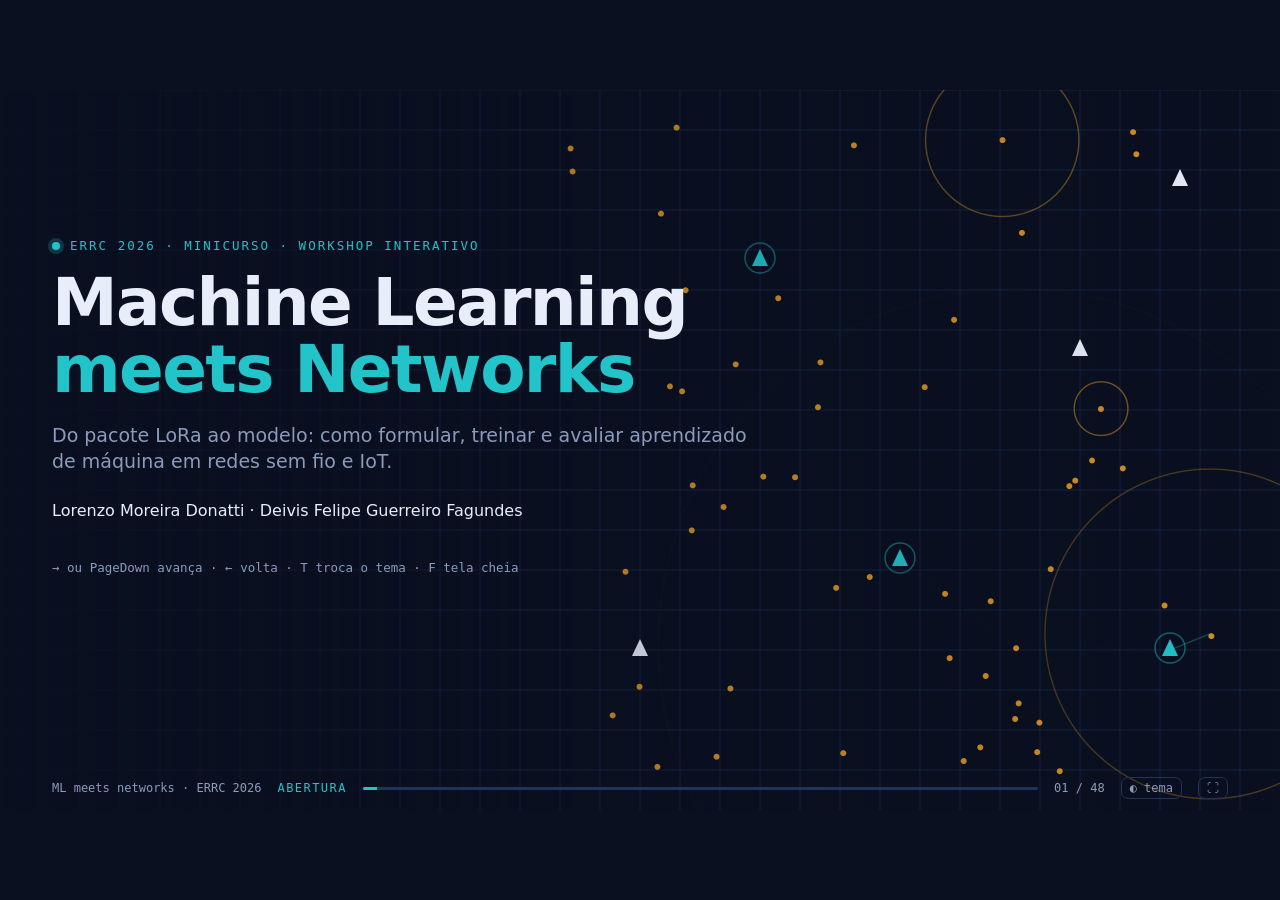
==== commit 92082e9a: "fix: slide dos chirps mostra a duração real em ms para cada SF" ====
--- a/workshop/index.html
+++ b/workshop/index.html
@@ -291,11 +291,12 @@
 <section class="slide" id="s-chirp" data-sec="Formulação">
   <div class="kicker">camada física · LoRa</div>
   <h2>LoRa transmite com chirps</h2>
-  <p class="lead">Cada símbolo é uma varredura de frequência dentro de 125 kHz. A informação está em <b>onde a varredura começa</b>.</p>
+  <p class="lead">Um <b>chirp</b> é um "assobio" que desliza do grave ao agudo dentro de 125 kHz. Cada símbolo é um chirp, e a informação está em <b>onde ele começa</b>.</p>
   <div class="body">
     <div class="col">
       <canvas id="c-chirp"></canvas>
       <div class="controls"><span class="label">Spreading factor</span><span class="seg" id="chirp-sf"></span><button class="b" id="chirp-new">sortear dados</button></div>
+      <div class="controls"><span class="label">eixo do tempo</span><span class="seg" id="chirp-scale"></span></div>
     </div>
     <div class="panel side">
       <div class="grid2">
@@ -308,7 +309,7 @@
       <div class="vec" id="chirp-data" style="font-size:13px"></div>
       <div class="label">duração de 1 símbolo, em escala</div>
       <div id="chirp-bars" style="display:flex;flex-direction:column;gap:5px"></div>
-      <p class="note">Cada SF a mais dobra a duração do símbolo: mais energia por bit, mais alcance, mais tempo no ar.</p>
+      <p class="note"><b>Preâmbulo:</b> chirps iguais que avisam "vai chegar um pacote" e deixam o receptor acertar o relógio. <b>Sync:</b> chirps invertidos (descendo) que marcam onde começam os dados. Cada SF a mais <b>não repete</b> o pacote: deixa cada chirp duas vezes mais lento e soma 1 bit por símbolo.</p>
     </div>
   </div>
 </section>
@@ -1060,21 +1061,30 @@
     $('chirp-bars').innerHTML=[7,8,9,10,11,12].map(s=>{const t=2**s/125;return`<div class="fp" style="grid-template-columns:44px 1fr 74px"><span style="${s===sf?'color:var(--accent);font-weight:700':''}">SF${s}</span><div class="bar"><i style="width:${t/32.768*100}%;${s===sf?'':'opacity:.45'}"></i></div><span>${fmt(t,t<10?2:1)} ms</span></div>`;}).join('');}
   seg('chirp-sf',[7,8,9,10,11,12].map(s=>[s,'SF'+s]),7,v=>{sf=v;newVals();});
   $('chirp-new').onclick=newVals;
-  S['s-chirp']={frame(t){const{ctx,w,h}=c;bg(c);const x0=62,x1=w-14,y0=40,y1=h-58,units=14,uw=(x1-x0)/units;
+  let scale='ms';const WIN=40;
+  seg('chirp-scale',[['ms','tempo real · janela de 40 ms'],['sym','1 coluna = 1 símbolo']],'ms',v=>scale=v);
+  S['s-chirp']={frame(t){const{ctx,w,h}=c;bg(c);const x0=62,x1=w-14,y0=40,y1=h-58,units=14,M=2**sf,ts=M/125,real=scale==='ms';
+    const uw=real?(x1-x0)*ts/WIN:(x1-x0)/units;
     const segs=[...Array(8)].map(()=>({k:'up'})).concat([{k:'dn'},{k:'dn'}],vals.map(v=>({k:'d',v})));
-    ctx.strokeStyle=C.grid;ctx.lineWidth=1;ctx.beginPath();for(let k=0;k<=units;k++){ctx.moveTo(x0+k*uw,y0);ctx.lineTo(x0+k*uw,y1);}for(const yy of[y0,(y0+y1)/2,y1]){ctx.moveTo(x0,yy);ctx.lineTo(x1,yy);}ctx.stroke();
+    ctx.strokeStyle=C.grid;ctx.lineWidth=1;ctx.beginPath();
+    if(real){for(let ms=0;ms<=WIN;ms+=5){const x=x0+ms/WIN*(x1-x0);ctx.moveTo(x,y0);ctx.lineTo(x,y1);}}else{for(let k=0;k<=units;k++){ctx.moveTo(x0+k*uw,y0);ctx.lineTo(x0+k*uw,y1);}}
+    for(const yy of[y0,(y0+y1)/2,y1]){ctx.moveTo(x0,yy);ctx.lineTo(x1,yy);}ctx.stroke();
+    if(real)for(let ms=0;ms<=WIN;ms+=5)txt(ctx,ms+' ms',x0+ms/WIN*(x1-x0),y1+30,{a:'center',s:10});
     txt(ctx,'+62,5',x0-8,y0+4,{a:'right',s:10.5});txt(ctx,'f₀',x0-8,(y0+y1)/2+4,{a:'right',s:10.5});txt(ctx,'−62,5',x0-8,y1+4,{a:'right',s:10.5});txt(ctx,'kHz',x0-8,y1+18,{a:'right',s:10});
-    const brk=(a,b,lab,col)=>{const xa=x0+a*uw+3,xb=x0+b*uw-3;ctx.strokeStyle=col;ctx.lineWidth=1.5;ctx.beginPath();ctx.moveTo(xa,y0-10);ctx.lineTo(xa,y0-16);ctx.lineTo(xb,y0-16);ctx.lineTo(xb,y0-10);ctx.stroke();txt(ctx,lab,(xa+xb)/2,y0-21,{a:'center',c:col,s:11,w:600});};
+    const brk=(a,b,lab,col)=>{const xa=x0+a*uw+3;if(xa>x1)return;const xb=Math.min(x0+b*uw-3,x1);ctx.strokeStyle=col;ctx.lineWidth=1.5;ctx.beginPath();ctx.moveTo(xa,y0-10);ctx.lineTo(xa,y0-16);ctx.lineTo(xb,y0-16);if(xb<x1)ctx.lineTo(xb,y0-10);ctx.stroke();txt(ctx,xb-xa<40?lab.split(' ')[0].slice(0,4):lab,(xa+xb)/2,y0-21,{a:'center',c:col,s:11,w:600});};
     brk(0,8,'preâmbulo · 8 up-chirps',C.accent);brk(8,10,'sync',C.accent2);brk(10,14,'dados',C.pkt);
-    const play=(t*1.5)%(units+2.5);const Y=f=>y0+(.5-f)*(y1-y0);const M=2**sf;
-    segs.forEach((s,k)=>{const col=s.k==='up'?C.accent:s.k==='dn'?C.accent2:C.pkt;
+    const play=real?((t*WIN/6)%(WIN+4))/ts:(t*1.5)%(units+2.5);const Y=f=>y0+(.5-f)*(y1-y0);
+    ctx.save();ctx.beginPath();ctx.rect(x0,0,x1-x0,h);ctx.clip();
+    segs.forEach((s,k)=>{if(x0+k*uw>x1)return;const col=s.k==='up'?C.accent:s.k==='dn'?C.accent2:C.pkt;
       for(const pass of[0,1]){const lim=pass?clamp(play-k,0,1):1;if(lim<=0)continue;ctx.strokeStyle=pass?col:A(col,.22);ctx.lineWidth=pass?2.4:1.6;ctx.beginPath();let prev=null;
         for(let i=0;i<=80;i++){const u=i/80*lim;let f,fr;if(s.k==='up')f=u-.5;else if(s.k==='dn')f=.5-u;else{fr=(s.v/M+u)%1;f=fr-.5;}
           const X=x0+(k+u)*uw,Yv=Y(f);if(prev!==null&&s.k==='d'&&fr<prev)ctx.moveTo(X,Yv);else if(i===0)ctx.moveTo(X,Yv);else ctx.lineTo(X,Yv);prev=fr;}
         ctx.stroke();}
-      if(s.k==='d'){txt(ctx,'v='+s.v,x0+(k+.5)*uw,y1+16,{a:'center',c:C.pkt,s:10.5,w:600});const fy=Y(s.v/M-.5);dot(ctx,x0+k*uw+1.5,fy,3.5,C.pkt);}});
-    if(play<units){const px=x0+play*uw;ctx.strokeStyle=A(C.text,.5);ctx.lineWidth=1;ctx.setLineDash([3,4]);ctx.beginPath();ctx.moveTo(px,y0-6);ctx.lineTo(px,y1+4);ctx.stroke();ctx.setLineDash([]);}
-    txt(ctx,'tempo →',x1,h-14,{a:'right',s:11});txt(ctx,'● início da varredura = valor do símbolo',x0,h-14,{c:C.pkt,s:11});}};
+      if(s.k==='d'){if(uw>34)txt(ctx,'v='+s.v,x0+(k+.5)*uw,y1+16,{a:'center',c:C.pkt,s:10.5,w:600});const fy=Y(s.v/M-.5);dot(ctx,x0+k*uw+1.5,fy,3.5,C.pkt);}});
+    ctx.restore();
+    const px=x0+play*uw;if(play<units&&px<=x1){ctx.strokeStyle=A(C.text,.5);ctx.lineWidth=1;ctx.setLineDash([3,4]);ctx.beginPath();ctx.moveTo(px,y0-6);ctx.lineTo(px,y1+4);ctx.stroke();ctx.setLineDash([]);}
+    if(real){const tot=ts*units;txt(ctx,`1 símbolo = ${fmt(ts,ts<10?2:1)} ms · quadro inteiro = ${fmt(tot,tot<100?1:0)} ms`+(tot>WIN?' (não cabe na janela)':''),x0,h-10,{c:C.text,s:11,w:600});txt(ctx,'câmera lenta: 40 ms levam 6 s',x1,h-10,{a:'right',s:10.5});}
+    else{txt(ctx,'tempo →',x1,h-14,{a:'right',s:11});txt(ctx,'● início da varredura = valor do símbolo · aqui todo SF parece igual',x0,h-14,{c:C.pkt,s:11});}}};
 })();
 
 /* ============ 3 · SF × alcance × tempo no ar ============ */
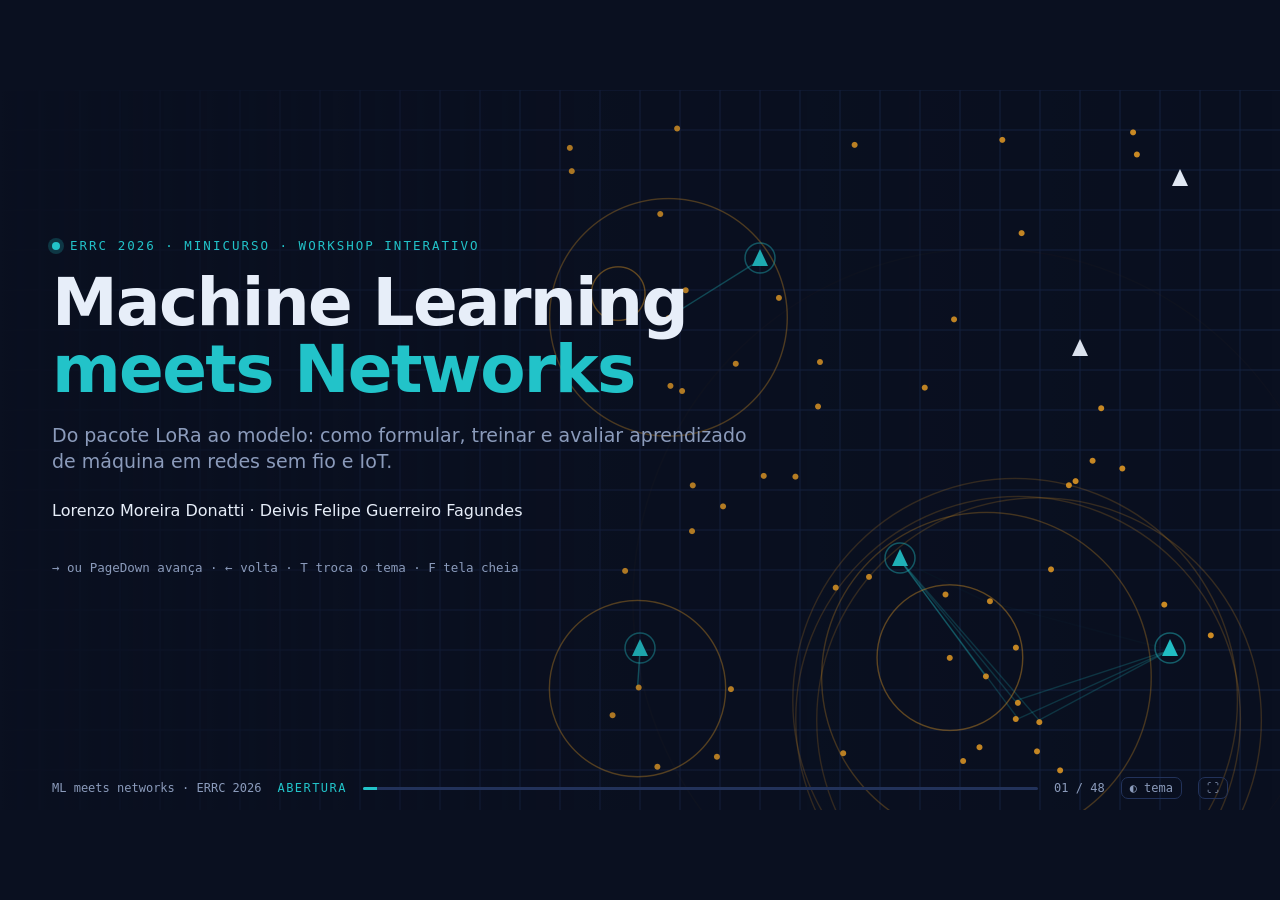
==== commit a78aed1a: "feat: abas da onda (com som) e da demodulação no slide dos chirps" ====
--- a/workshop/index.html
+++ b/workshop/index.html
@@ -294,9 +294,12 @@
   <p class="lead">Um <b>chirp</b> é um "assobio" que desliza do grave ao agudo dentro de 125 kHz. Cada símbolo é um chirp, e a informação está em <b>onde ele começa</b>.</p>
   <div class="body">
     <div class="col">
+      <div class="controls"><span class="seg" id="chirp-view"></span></div>
       <canvas id="c-chirp"></canvas>
       <div class="controls"><span class="label">Spreading factor</span><span class="seg" id="chirp-sf"></span><button class="b" id="chirp-new">sortear dados</button></div>
-      <div class="controls"><span class="label">eixo do tempo</span><span class="seg" id="chirp-scale"></span></div>
+      <div class="controls" id="chirp-row-scale"><span class="label">eixo do tempo</span><span class="seg" id="chirp-scale"></span></div>
+      <div class="controls" id="chirp-row-wave" style="display:none"><button class="b" id="chirp-play">▶ ouvir (câmera lenta)</button><span class="note">a mesma subida do grave ao agudo, trazida para o som audível</span></div>
+      <div class="controls" id="chirp-row-demod" style="display:none"><span class="label">SNR</span><input type="range" id="chirp-snr" min="-32" max="5" value="-5"><span class="mono" id="chirp-snrv"></span><button class="b" id="chirp-rx">nova recepção</button><span class="mono" id="chirp-rxout" style="font-size:12.5px"></span></div>
     </div>
     <div class="panel side">
       <div class="grid2">
@@ -1054,8 +1057,60 @@
 })();
 
 /* ============ 2 · chirp ============ */
-(function(){const c=cv('c-chirp',800,370);let sf=7,vals=[];
-  const newVals=()=>{vals=Array.from({length:4},()=>Math.floor(Math.random()*2**sf));upd();};
+(function(){const c=cv('c-chirp',800,330);let sf=7,vals=[],view='freq',snr=-5,rx=null,acc=0,nAcc=0,player=null,rxTimer=null;
+  const newVals=()=>{vals=Array.from({length:4},()=>Math.floor(Math.random()*2**sf));upd();if(view==='demod')newRx();};
+  /* --- receptor: multiplica pelo chirp de referência (descendo) e procura a posição com mais energia (FFT) --- */
+  function fft(re,im){const n=re.length;for(let i=1,j=0;i<n;i++){let b=n>>1;for(;j&b;b>>=1)j^=b;j^=b;if(i<j){let x=re[i];re[i]=re[j];re[j]=x;x=im[i];im[i]=im[j];im[j]=x;}}
+    for(let len=2;len<=n;len<<=1){const ang=-2*Math.PI/len,wr=Math.cos(ang),wi=Math.sin(ang),hl=len>>1;for(let i=0;i<n;i+=len){let cr=1,ci=0;for(let k=0;k<hl;k++){const a=i+k,b=a+hl,tr=re[b]*cr-im[b]*ci,ti=re[b]*ci+im[b]*cr;re[b]=re[a]-tr;im[b]=im[a]-ti;re[a]+=tr;im[a]+=ti;const nr=cr*wr-ci*wi;ci=cr*wi+ci*wr;cr=nr;}}}}
+  function rxOnce(v,M,snrDb){const s=Math.sqrt(10**(-snrDb/10)/2),re=new Float64Array(M),im=new Float64Array(M);
+    for(let n=0;n<M;n++){const sig=2*Math.PI*(n*n/(2*M)+(v/M-.5)*n),ref=-2*Math.PI*(n*n/(2*M)-.5*n);
+      const r1=Math.cos(sig)+s*gaussR(),i1=Math.sin(sig)+s*gaussR(),cr=Math.cos(ref),ci=Math.sin(ref);re[n]=r1*cr-i1*ci;im[n]=r1*ci+i1*cr;}
+    fft(re,im);const p=new Float64Array(M);let best=0;for(let k=0;k<M;k++){p[k]=re[k]*re[k]+im[k]*im[k];if(p[k]>p[best])best=k;}return{p,best};}
+  function newRx(){const M=2**sf,v=vals[0];rx=rxOnce(v,M,snr);nAcc=sf>=11?60:150;let ok=0;for(let i=0;i<nAcc;i++){const vv=Math.floor(Math.random()*M);if(rxOnce(vv,M,snr).best===vv)ok++;}acc=ok/nAcc;
+    const hit=rx.best===v;$('chirp-snrv').textContent=fmt(snr)+' dB';
+    $('chirp-rxout').innerHTML=`enviado <b>${v}</b> · lido <b style="color:var(--${hit?'good':'bad'})">${rx.best} ${hit?'✓':'✗'}</b> · acerto em ${nAcc} símbolos: <b>${fmt(acc*100)}%</b>`;}
+  $('chirp-snr').oninput=e=>{snr=+e.target.value;$('chirp-snrv').textContent=fmt(snr)+' dB';clearTimeout(rxTimer);rxTimer=setTimeout(newRx,90);};
+  $('chirp-rx').onclick=()=>newRx();
+  /* --- som do chirp em câmera lenta (400 → 1600 Hz) --- */
+  function stopAudio(){if(player){try{player.o.stop();}catch(e){}try{player.ac.close();}catch(e){}player=null;}$('chirp-play').textContent='▶ ouvir (câmera lenta)';}
+  function ouvir(){if(player){stopAudio();return;}const AC=window.AudioContext||window.webkitAudioContext;if(!AC)return;
+    const ac=new AC(),o=ac.createOscillator(),g=ac.createGain(),d=.06*2**(sf-7),M=2**sf,FL=400,FH=1600;o.type='sine';o.connect(g);g.connect(ac.destination);
+    let T=ac.currentTime+.06;g.gain.setValueAtTime(0,T-.05);g.gain.linearRampToValueAtTime(.18,T);
+    for(const v of[0,0,vals[0],vals[1]]){const f0=FL+(FH-FL)*v/M,tw=T+d*(1-v/M);o.frequency.setValueAtTime(f0,T);o.frequency.linearRampToValueAtTime(FH,tw);o.frequency.setValueAtTime(FL,tw);if(v>0)o.frequency.linearRampToValueAtTime(f0,T+d);T+=d;}
+    g.gain.setValueAtTime(.18,T);g.gain.linearRampToValueAtTime(0,T+.05);o.start();o.stop(T+.06);o.onended=()=>{if(player&&player.o===o)stopAudio();};player={ac,o};$('chirp-play').textContent='■ parar';}
+  $('chirp-play').onclick=ouvir;
+  /* --- aba "a onda de verdade" --- */
+  function drawWave(t){const{ctx,w,h}=c;bg(c);const x0=56,x1=w-16,wy0=40,wy1=h-128,fy0=h-100,fy1=h-46,M=2**sf,ts=M/125;
+    const sy=[{k:'up',lab:'preâmbulo'},{k:'up',lab:'preâmbulo'},{k:'d',v:vals[0],lab:'dado v = '+vals[0]},{k:'d',v:vals[1],lab:'dado v = '+vals[1]}];
+    const n=sy.length,sw=(x1-x0)/n,FL=2.5,FH=12,S0=360,mid=(wy0+wy1)/2,amp=(wy1-wy0)/2-4,play=(t*.4)%(n+.8);
+    const frac=(s,u)=>s.k==='up'?u:((s.v/M+u)%1);const pts=[],fpts=[];let ph=0;
+    sy.forEach((s,k)=>{for(let i=0;i<=S0;i++){const u=i/S0,fr=frac(s,u);ph+=2*Math.PI*(FL+(FH-FL)*fr)/S0;pts.push([x0+(k+u)*sw,mid-amp*Math.sin(ph)]);fpts.push([x0+(k+u)*sw,fy1-fr*(fy1-fy0),i===0]);}});
+    ctx.strokeStyle=C.grid;ctx.lineWidth=1;ctx.setLineDash([3,4]);ctx.beginPath();for(let k=0;k<=n;k++){ctx.moveTo(x0+k*sw,wy0-8);ctx.lineTo(x0+k*sw,fy1);}ctx.stroke();ctx.setLineDash([]);
+    sy.forEach((s,k)=>txt(ctx,s.lab,x0+(k+.5)*sw,wy0-14,{a:'center',c:s.k==='up'?C.accent:C.pkt,s:11.5,w:700}));
+    txt(ctx,'onda',x0-8,mid+4,{a:'right',s:10.5});txt(ctx,'agudo',x0-8,fy0+4,{a:'right',s:10});txt(ctx,'grave',x0-8,fy1+4,{a:'right',s:10});
+    const path=(arr,col,lw,lim)=>{ctx.strokeStyle=col;ctx.lineWidth=lw;ctx.beginPath();let prevY=null;for(const p of arr){if(p[0]>lim)break;if(p[2]===undefined){prevY===null?ctx.moveTo(p[0],p[1]):ctx.lineTo(p[0],p[1]);}else{if(prevY===null||p[2]||p[1]>prevY+5)ctx.moveTo(p[0],p[1]);else ctx.lineTo(p[0],p[1]);}prevY=p[1];}ctx.stroke();};
+    const lim=x0+play*sw;path(pts,A(C.text,.18),1.3,x1);path(pts,C.text,1.6,lim);
+    ctx.strokeStyle=C.line;ctx.strokeRect(x0,fy0,x1-x0,fy1-fy0);path(fpts,A(C.accent,.3),2,x1);path(fpts,C.accent,2.4,lim);
+    sy.forEach((s,k)=>{if(s.k==='d'&&s.v>0){const xw=x0+(k+1-s.v/M)*sw;txt(ctx,'↓ volta ao grave',xw+4,fy0+12,{c:C.pkt,s:10});dot(ctx,x0+k*sw+1.5,fy1-(s.v/M)*(fy1-fy0),3.5,C.pkt);}});
+    if(play<n){ctx.strokeStyle=A(C.pkt,.8);ctx.lineWidth=1.2;ctx.beginPath();ctx.moveTo(lim,wy0-6);ctx.lineTo(lim,fy1);ctx.stroke();}
+    txt(ctx,`Câmera lentíssima: no rádio, cada símbolo em SF${sf} dura ${fmt(ts,ts<10?2:1)} ms e tem ≈ ${fmt(Math.round(915e3*ts))} oscilações (915 MHz).`,x0,h-14,{c:C.text,s:11,w:600});}
+  /* --- aba "como o receptor lê o dado" --- */
+  function drawDemod(t){const{ctx,w,h}=c;bg(c);if(!rx)newRx();const M=2**sf,v=vals[0],s=Math.sqrt(10**(-snr/10)/2);
+    const lx=22,lw=236,ph=(h-30)/3;
+    const mini=(i,title,col,fn,noisy)=>{const y0=26+i*ph,top=y0+8,bot=y0+ph-16;txt(ctx,title,lx,y0,{c:col,s:11,w:700});ctx.strokeStyle=C.line;ctx.lineWidth=1;ctx.strokeRect(lx,top,lw,bot-top);
+      ctx.strokeStyle=col;ctx.lineWidth=2;ctx.beginPath();let prev=null;for(let k=0;k<=140;k++){const u=k/140;let f=fn(u);if(noisy)f=clamp(f+(Math.random()-.5)*Math.min(.9,s*.22),0,1);const X=lx+u*lw,Y=bot-f*(bot-top);if(prev===null||(!noisy&&f<prev-.3))ctx.moveTo(X,Y);else ctx.lineTo(X,Y);prev=f;}ctx.stroke();};
+    mini(0,'1 · recebido, começa em v (+ ruído)',C.pkt,u=>(v/M+u)%1,true);
+    mini(1,'2 · × referência (chirp descendo)',C.accent2,u=>1-u,false);
+    mini(2,'3 · = tom fixo na altura v',C.accent,()=>v/M,false);
+    const sx0=300,sx1=w-16,sy0=34,sy1=h-40,cols=Math.min(M,Math.floor(sx1-sx0)),bw=(sx1-sx0)/cols;let mx=0;for(let k=0;k<M;k++)mx=Math.max(mx,rx.p[k]);
+    txt(ctx,'4 · energia em cada uma das '+fmt(M)+' posições: vence a maior',sx0,sy0-14,{c:C.text,s:11.5,w:700});
+    ctx.strokeStyle=C.line;ctx.beginPath();ctx.moveTo(sx0,sy1);ctx.lineTo(sx1,sy1);ctx.stroke();
+    for(let cI=0;cI<cols;cI++){const a=Math.floor(cI*M/cols),b=Math.max(a+1,Math.floor((cI+1)*M/cols));let m=0,hasBest=false;for(let k=a;k<b;k++){m=Math.max(m,rx.p[k]);if(k===rx.best)hasBest=true;}
+      const hh=m/mx*(sy1-sy0);ctx.fillStyle=hasBest?(rx.best===v?C.good:C.bad):A(C.muted,.55);ctx.fillRect(sx0+cI*bw,sy1-hh,Math.max(1,bw-(bw>3?1:0)),hh);}
+    const vx=sx0+(v+.5)*(sx1-sx0)/M;ctx.fillStyle=C.pkt;ctx.beginPath();ctx.moveTo(vx,sy1+4);ctx.lineTo(vx-6,sy1+14);ctx.lineTo(vx+6,sy1+14);ctx.fill();txt(ctx,'enviado',vx,sy1+26,{a:'center',c:C.pkt,s:10.5,w:700});
+    txt(ctx,'receptor ideal: o chip real precisa de ≈ 2–3 dB a mais',sx1,sy0+4,{a:'right',s:10});txt(ctx,'0',sx0,sy1+26,{s:10});txt(ctx,fmt(M-1),sx1,sy1+26,{a:'right',s:10});}
+  seg('chirp-view',[['freq','frequência × tempo'],['onda','a onda de verdade'],['demod','como o receptor lê o dado']],'freq',v=>{view=v;
+    $('chirp-row-scale').style.display=v==='freq'?'':'none';$('chirp-row-wave').style.display=v==='onda'?'':'none';$('chirp-row-demod').style.display=v==='demod'?'':'none';if(v!=='onda')stopAudio();if(v==='demod')newRx();});
   function upd(){const M=2**sf,ts=M/125;$('chirp-M').innerHTML=fmt(M);$('chirp-bits').innerHTML=sf;$('chirp-ts').innerHTML=fmt(ts,ts<10?2:1)+' <small>ms</small>';const rb=sf*125000/M*4/5;$('chirp-rb').innerHTML=(rb>=1000?fmt(rb/1000,2)+' <small>kbit/s</small>':fmt(rb,0)+' <small>bit/s</small>');
     $('chirp-data').innerHTML=vals.map(v=>`${v} → ${v.toString(2).padStart(sf,'0')}`).join('<br>');
     $('chirp-bars').innerHTML=[7,8,9,10,11,12].map(s=>{const t=2**s/125;return`<div class="fp" style="grid-template-columns:44px 1fr 74px"><span style="${s===sf?'color:var(--accent);font-weight:700':''}">SF${s}</span><div class="bar"><i style="width:${t/32.768*100}%;${s===sf?'':'opacity:.45'}"></i></div><span>${fmt(t,t<10?2:1)} ms</span></div>`;}).join('');}
@@ -1063,7 +1118,7 @@
   $('chirp-new').onclick=newVals;
   let scale='ms';const WIN=40;
   seg('chirp-scale',[['ms','tempo real · janela de 40 ms'],['sym','1 coluna = 1 símbolo']],'ms',v=>scale=v);
-  S['s-chirp']={frame(t){const{ctx,w,h}=c;bg(c);const x0=62,x1=w-14,y0=40,y1=h-58,units=14,M=2**sf,ts=M/125,real=scale==='ms';
+  S['s-chirp']={leave:stopAudio,frame(t){if(view==='onda'){drawWave(t);return;}if(view==='demod'){drawDemod(t);return;}const{ctx,w,h}=c;bg(c);const x0=62,x1=w-14,y0=40,y1=h-58,units=14,M=2**sf,ts=M/125,real=scale==='ms';
     const uw=real?(x1-x0)*ts/WIN:(x1-x0)/units;
     const segs=[...Array(8)].map(()=>({k:'up'})).concat([{k:'dn'},{k:'dn'}],vals.map(v=>({k:'d',v})));
     ctx.strokeStyle=C.grid;ctx.lineWidth=1;ctx.beginPath();
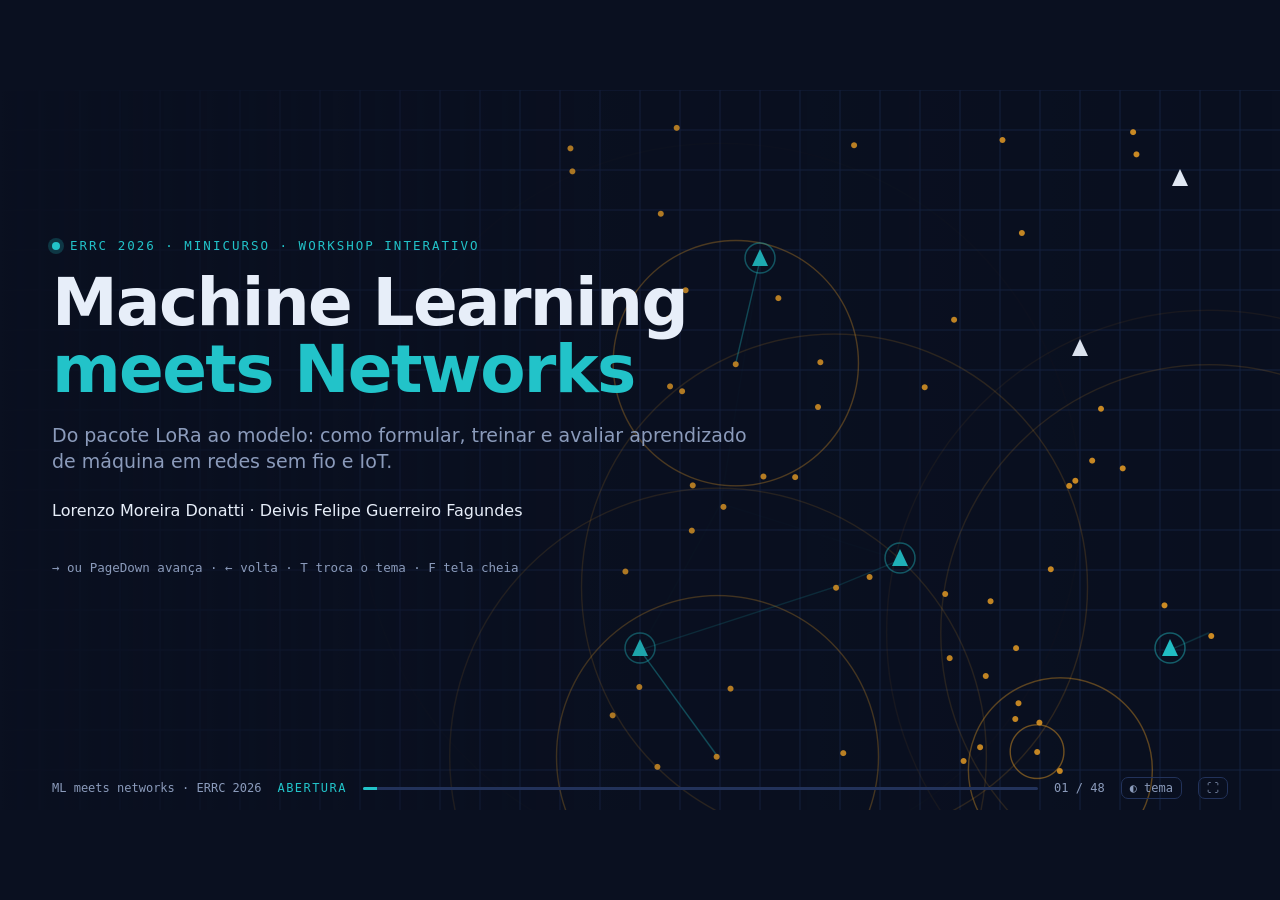
==== commit 9c999b1f: "refactor: remove a aba de demodulação do slide dos chirps" ====
--- a/workshop/index.html
+++ b/workshop/index.html
@@ -299,7 +299,6 @@
       <div class="controls"><span class="label">Spreading factor</span><span class="seg" id="chirp-sf"></span><button class="b" id="chirp-new">sortear dados</button></div>
       <div class="controls" id="chirp-row-scale"><span class="label">eixo do tempo</span><span class="seg" id="chirp-scale"></span></div>
       <div class="controls" id="chirp-row-wave" style="display:none"><button class="b" id="chirp-play">▶ ouvir (câmera lenta)</button><span class="note">a mesma subida do grave ao agudo, trazida para o som audível</span></div>
-      <div class="controls" id="chirp-row-demod" style="display:none"><span class="label">SNR</span><input type="range" id="chirp-snr" min="-32" max="5" value="-5"><span class="mono" id="chirp-snrv"></span><button class="b" id="chirp-rx">nova recepção</button><span class="mono" id="chirp-rxout" style="font-size:12.5px"></span></div>
     </div>
     <div class="panel side">
       <div class="grid2">
@@ -1057,20 +1056,8 @@
 })();
 
 /* ============ 2 · chirp ============ */
-(function(){const c=cv('c-chirp',800,330);let sf=7,vals=[],view='freq',snr=-5,rx=null,acc=0,nAcc=0,player=null,rxTimer=null;
-  const newVals=()=>{vals=Array.from({length:4},()=>Math.floor(Math.random()*2**sf));upd();if(view==='demod')newRx();};
-  /* --- receptor: multiplica pelo chirp de referência (descendo) e procura a posição com mais energia (FFT) --- */
-  function fft(re,im){const n=re.length;for(let i=1,j=0;i<n;i++){let b=n>>1;for(;j&b;b>>=1)j^=b;j^=b;if(i<j){let x=re[i];re[i]=re[j];re[j]=x;x=im[i];im[i]=im[j];im[j]=x;}}
-    for(let len=2;len<=n;len<<=1){const ang=-2*Math.PI/len,wr=Math.cos(ang),wi=Math.sin(ang),hl=len>>1;for(let i=0;i<n;i+=len){let cr=1,ci=0;for(let k=0;k<hl;k++){const a=i+k,b=a+hl,tr=re[b]*cr-im[b]*ci,ti=re[b]*ci+im[b]*cr;re[b]=re[a]-tr;im[b]=im[a]-ti;re[a]+=tr;im[a]+=ti;const nr=cr*wr-ci*wi;ci=cr*wi+ci*wr;cr=nr;}}}}
-  function rxOnce(v,M,snrDb){const s=Math.sqrt(10**(-snrDb/10)/2),re=new Float64Array(M),im=new Float64Array(M);
-    for(let n=0;n<M;n++){const sig=2*Math.PI*(n*n/(2*M)+(v/M-.5)*n),ref=-2*Math.PI*(n*n/(2*M)-.5*n);
-      const r1=Math.cos(sig)+s*gaussR(),i1=Math.sin(sig)+s*gaussR(),cr=Math.cos(ref),ci=Math.sin(ref);re[n]=r1*cr-i1*ci;im[n]=r1*ci+i1*cr;}
-    fft(re,im);const p=new Float64Array(M);let best=0;for(let k=0;k<M;k++){p[k]=re[k]*re[k]+im[k]*im[k];if(p[k]>p[best])best=k;}return{p,best};}
-  function newRx(){const M=2**sf,v=vals[0];rx=rxOnce(v,M,snr);nAcc=sf>=11?60:150;let ok=0;for(let i=0;i<nAcc;i++){const vv=Math.floor(Math.random()*M);if(rxOnce(vv,M,snr).best===vv)ok++;}acc=ok/nAcc;
-    const hit=rx.best===v;$('chirp-snrv').textContent=fmt(snr)+' dB';
-    $('chirp-rxout').innerHTML=`enviado <b>${v}</b> · lido <b style="color:var(--${hit?'good':'bad'})">${rx.best} ${hit?'✓':'✗'}</b> · acerto em ${nAcc} símbolos: <b>${fmt(acc*100)}%</b>`;}
-  $('chirp-snr').oninput=e=>{snr=+e.target.value;$('chirp-snrv').textContent=fmt(snr)+' dB';clearTimeout(rxTimer);rxTimer=setTimeout(newRx,90);};
-  $('chirp-rx').onclick=()=>newRx();
+(function(){const c=cv('c-chirp',800,330);let sf=7,vals=[],view='freq',player=null;
+  const newVals=()=>{vals=Array.from({length:4},()=>Math.floor(Math.random()*2**sf));upd();};
   /* --- som do chirp em câmera lenta (400 → 1600 Hz) --- */
   function stopAudio(){if(player){try{player.o.stop();}catch(e){}try{player.ac.close();}catch(e){}player=null;}$('chirp-play').textContent='▶ ouvir (câmera lenta)';}
   function ouvir(){if(player){stopAudio();return;}const AC=window.AudioContext||window.webkitAudioContext;if(!AC)return;
@@ -1094,23 +1081,8 @@
     sy.forEach((s,k)=>{if(s.k==='d'&&s.v>0){const xw=x0+(k+1-s.v/M)*sw;txt(ctx,'↓ volta ao grave',xw+4,fy0+12,{c:C.pkt,s:10});dot(ctx,x0+k*sw+1.5,fy1-(s.v/M)*(fy1-fy0),3.5,C.pkt);}});
     if(play<n){ctx.strokeStyle=A(C.pkt,.8);ctx.lineWidth=1.2;ctx.beginPath();ctx.moveTo(lim,wy0-6);ctx.lineTo(lim,fy1);ctx.stroke();}
     txt(ctx,`Câmera lentíssima: no rádio, cada símbolo em SF${sf} dura ${fmt(ts,ts<10?2:1)} ms e tem ≈ ${fmt(Math.round(915e3*ts))} oscilações (915 MHz).`,x0,h-14,{c:C.text,s:11,w:600});}
-  /* --- aba "como o receptor lê o dado" --- */
-  function drawDemod(t){const{ctx,w,h}=c;bg(c);if(!rx)newRx();const M=2**sf,v=vals[0],s=Math.sqrt(10**(-snr/10)/2);
-    const lx=22,lw=236,ph=(h-30)/3;
-    const mini=(i,title,col,fn,noisy)=>{const y0=26+i*ph,top=y0+8,bot=y0+ph-16;txt(ctx,title,lx,y0,{c:col,s:11,w:700});ctx.strokeStyle=C.line;ctx.lineWidth=1;ctx.strokeRect(lx,top,lw,bot-top);
-      ctx.strokeStyle=col;ctx.lineWidth=2;ctx.beginPath();let prev=null;for(let k=0;k<=140;k++){const u=k/140;let f=fn(u);if(noisy)f=clamp(f+(Math.random()-.5)*Math.min(.9,s*.22),0,1);const X=lx+u*lw,Y=bot-f*(bot-top);if(prev===null||(!noisy&&f<prev-.3))ctx.moveTo(X,Y);else ctx.lineTo(X,Y);prev=f;}ctx.stroke();};
-    mini(0,'1 · recebido, começa em v (+ ruído)',C.pkt,u=>(v/M+u)%1,true);
-    mini(1,'2 · × referência (chirp descendo)',C.accent2,u=>1-u,false);
-    mini(2,'3 · = tom fixo na altura v',C.accent,()=>v/M,false);
-    const sx0=300,sx1=w-16,sy0=34,sy1=h-40,cols=Math.min(M,Math.floor(sx1-sx0)),bw=(sx1-sx0)/cols;let mx=0;for(let k=0;k<M;k++)mx=Math.max(mx,rx.p[k]);
-    txt(ctx,'4 · energia em cada uma das '+fmt(M)+' posições: vence a maior',sx0,sy0-14,{c:C.text,s:11.5,w:700});
-    ctx.strokeStyle=C.line;ctx.beginPath();ctx.moveTo(sx0,sy1);ctx.lineTo(sx1,sy1);ctx.stroke();
-    for(let cI=0;cI<cols;cI++){const a=Math.floor(cI*M/cols),b=Math.max(a+1,Math.floor((cI+1)*M/cols));let m=0,hasBest=false;for(let k=a;k<b;k++){m=Math.max(m,rx.p[k]);if(k===rx.best)hasBest=true;}
-      const hh=m/mx*(sy1-sy0);ctx.fillStyle=hasBest?(rx.best===v?C.good:C.bad):A(C.muted,.55);ctx.fillRect(sx0+cI*bw,sy1-hh,Math.max(1,bw-(bw>3?1:0)),hh);}
-    const vx=sx0+(v+.5)*(sx1-sx0)/M;ctx.fillStyle=C.pkt;ctx.beginPath();ctx.moveTo(vx,sy1+4);ctx.lineTo(vx-6,sy1+14);ctx.lineTo(vx+6,sy1+14);ctx.fill();txt(ctx,'enviado',vx,sy1+26,{a:'center',c:C.pkt,s:10.5,w:700});
-    txt(ctx,'receptor ideal: o chip real precisa de ≈ 2–3 dB a mais',sx1,sy0+4,{a:'right',s:10});txt(ctx,'0',sx0,sy1+26,{s:10});txt(ctx,fmt(M-1),sx1,sy1+26,{a:'right',s:10});}
-  seg('chirp-view',[['freq','frequência × tempo'],['onda','a onda de verdade'],['demod','como o receptor lê o dado']],'freq',v=>{view=v;
-    $('chirp-row-scale').style.display=v==='freq'?'':'none';$('chirp-row-wave').style.display=v==='onda'?'':'none';$('chirp-row-demod').style.display=v==='demod'?'':'none';if(v!=='onda')stopAudio();if(v==='demod')newRx();});
+  seg('chirp-view',[['freq','frequência × tempo'],['onda','a onda de verdade']],'freq',v=>{view=v;
+    $('chirp-row-scale').style.display=v==='freq'?'':'none';$('chirp-row-wave').style.display=v==='onda'?'':'none';if(v!=='onda')stopAudio();});
   function upd(){const M=2**sf,ts=M/125;$('chirp-M').innerHTML=fmt(M);$('chirp-bits').innerHTML=sf;$('chirp-ts').innerHTML=fmt(ts,ts<10?2:1)+' <small>ms</small>';const rb=sf*125000/M*4/5;$('chirp-rb').innerHTML=(rb>=1000?fmt(rb/1000,2)+' <small>kbit/s</small>':fmt(rb,0)+' <small>bit/s</small>');
     $('chirp-data').innerHTML=vals.map(v=>`${v} → ${v.toString(2).padStart(sf,'0')}`).join('<br>');
     $('chirp-bars').innerHTML=[7,8,9,10,11,12].map(s=>{const t=2**s/125;return`<div class="fp" style="grid-template-columns:44px 1fr 74px"><span style="${s===sf?'color:var(--accent);font-weight:700':''}">SF${s}</span><div class="bar"><i style="width:${t/32.768*100}%;${s===sf?'':'opacity:.45'}"></i></div><span>${fmt(t,t<10?2:1)} ms</span></div>`;}).join('');}
@@ -1118,7 +1090,7 @@
   $('chirp-new').onclick=newVals;
   let scale='ms';const WIN=40;
   seg('chirp-scale',[['ms','tempo real · janela de 40 ms'],['sym','1 coluna = 1 símbolo']],'ms',v=>scale=v);
-  S['s-chirp']={leave:stopAudio,frame(t){if(view==='onda'){drawWave(t);return;}if(view==='demod'){drawDemod(t);return;}const{ctx,w,h}=c;bg(c);const x0=62,x1=w-14,y0=40,y1=h-58,units=14,M=2**sf,ts=M/125,real=scale==='ms';
+  S['s-chirp']={leave:stopAudio,frame(t){if(view==='onda'){drawWave(t);return;}const{ctx,w,h}=c;bg(c);const x0=62,x1=w-14,y0=40,y1=h-58,units=14,M=2**sf,ts=M/125,real=scale==='ms';
     const uw=real?(x1-x0)*ts/WIN:(x1-x0)/units;
     const segs=[...Array(8)].map(()=>({k:'up'})).concat([{k:'dn'},{k:'dn'}],vals.map(v=>({k:'d',v})));
     ctx.strokeStyle=C.grid;ctx.lineWidth=1;ctx.beginPath();
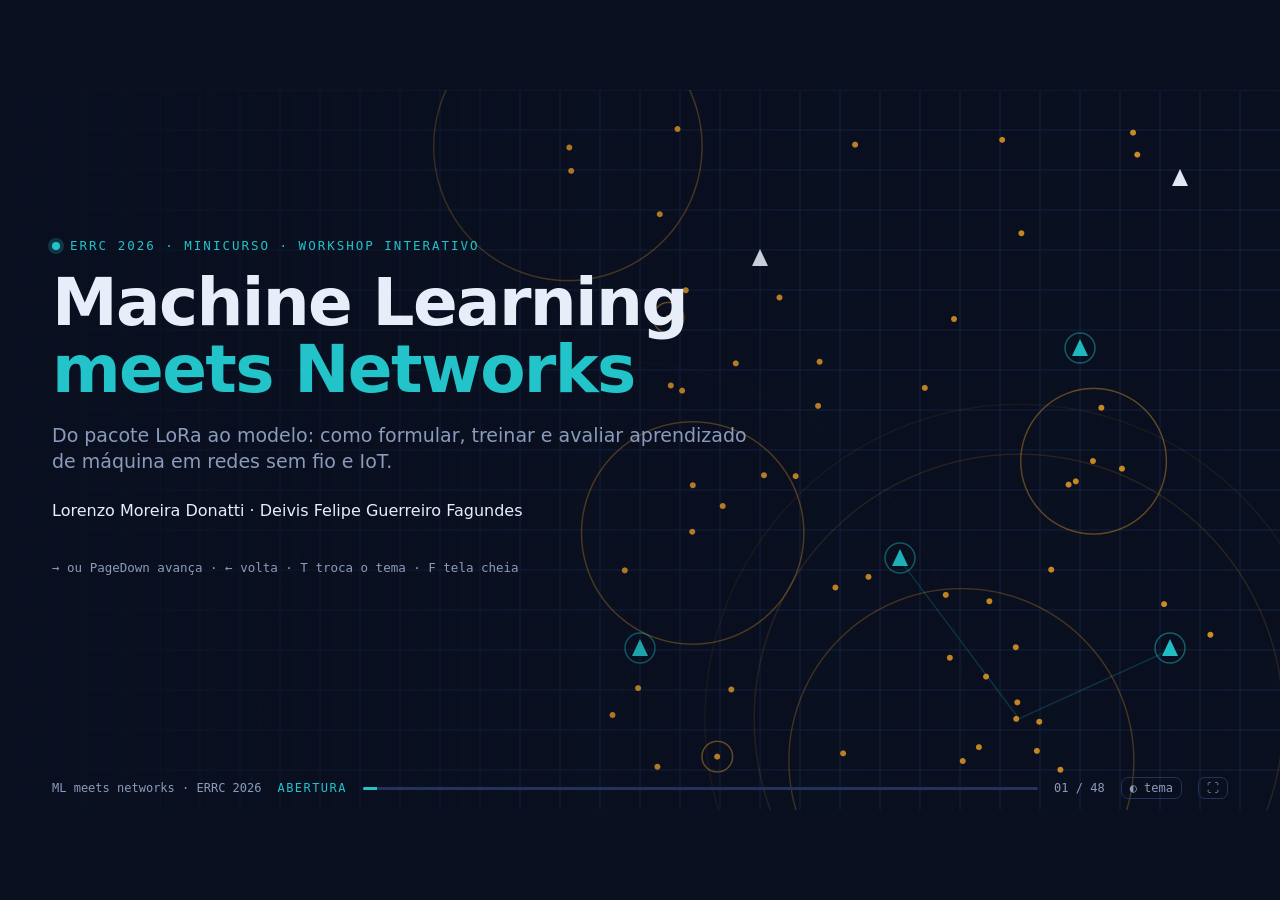
==== commit 54bdd2a0: "docs: pergunta do slide do instante fala do SF do próximo pacote" ====
--- a/workshop/index.html
+++ b/workshop/index.html
@@ -421,8 +421,8 @@
     <div class="blk limit"><h4>antes de transmitir</h4><p>Ainda não sabemos o RSSI <b>deste</b> pacote.</p></div>
     <div class="blk okb"><h4>depois da recepção</h4><p>Podemos usá-lo como <b>entrada</b>.</p></div>
   </div>
-  <div class="blk ask" style="margin-top:16px"><h4>pergunta à turma</h4><p>E se quiséssemos escolher uma configuração <b>antes</b> de transmitir?</p>
-    <details class="reveal"><summary>ver comentário</summary><p>Aí o RSSI deste pacote ainda não existe: só poderíamos usar o histórico de pacotes anteriores. Em operação, também seria preciso definir quanto tempo esperar pelas recepções de cada uplink.</p></details></div>
+  <div class="blk ask" style="margin-top:16px"><h4>pergunta à turma</h4><p>E se quiséssemos escolher o <b>SF do próximo pacote</b> antes de transmiti-lo?</p>
+    <details class="reveal"><summary>ver comentário</summary><p>Aí o RSSI desse pacote <b>ainda não existe</b>: só poderíamos usar o RSSI dos pacotes anteriores ou uma <b>previsão</b> dele. É a ponte para a aula 02. Depois de receber, o RSSI é um dado; antes de transmitir, é algo a prever.</p></details></div>
 </section>
 
 <!-- 15 · s-strong -->
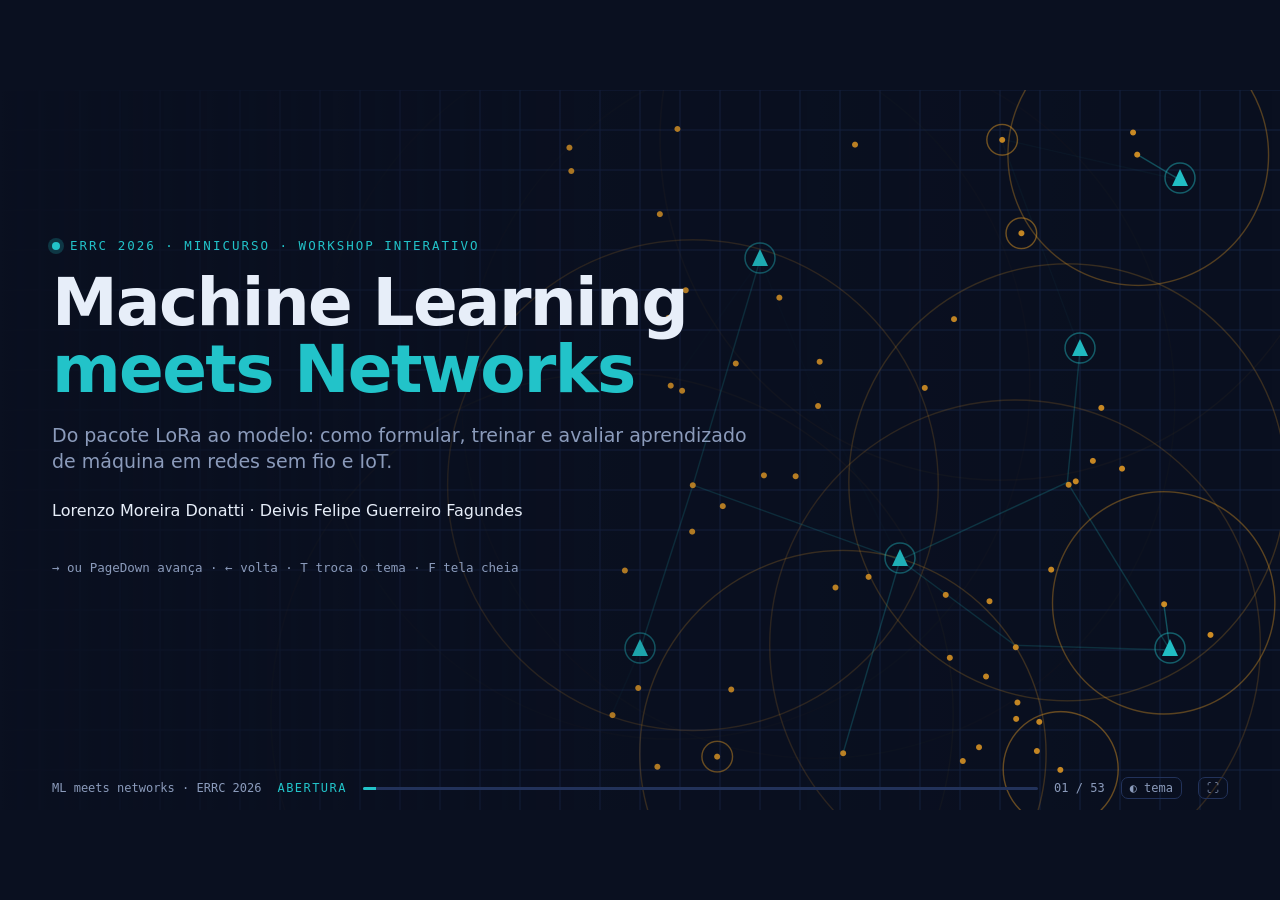
==== commit dcb05158: "feat: fórmulas em KaTeX com explicação em palavras, slides do Colab, MAE/RMSE e figura de Sálvora" ====
--- a/workshop/index.html
+++ b/workshop/index.html
@@ -4,6 +4,7 @@
 <meta charset="utf-8">
 <meta name="viewport" content="width=device-width, initial-scale=1">
 <title>ML meets Networks · Workshop</title>
+<link rel="stylesheet" href="vendor/katex/katex.min.css">
 <style>
 :root{
   --bg:#0a1020;--panel:#0f1830;--panel2:#16223f;--line:#22325a;--grid:#152240;
@@ -164,7 +165,7 @@
 .ex-line i.g{background:var(--accent)}
 .ex-line i.e{background:var(--pkt);border-radius:2px;transform:translateX(-50%) rotate(45deg)}
 .ex-line span{position:absolute;top:36px;transform:translateX(-50%);font-family:var(--mono);font-size:11.5px;color:var(--muted);white-space:nowrap}
-.ex-line span.ev{top:-6px;color:var(--pkt);font-weight:700}
+.ex-line span.l{transform:none}.ex-line span.r{transform:translateX(-100%)}.ex-line span.ev{top:-6px;color:var(--pkt);font-weight:700}
 .errline{position:relative;height:80px;margin:34px 140px 6px}
 .errline::before{content:"";position:absolute;left:12px;right:12px;top:30px;height:2px;background:var(--text)}
 .errline i{position:absolute;top:21px;width:20px;height:20px}
@@ -177,6 +178,19 @@
 .branches{display:flex;gap:44px;margin-top:16px}
 .branches>div{display:flex;flex-direction:column;align-items:center;gap:6px}
 .branches span{font-family:var(--mono);font-size:12.5px;color:var(--muted)}
+
+/* fórmulas (KaTeX) */
+.katex{font-size:1.1em}
+.tex.d{display:block;text-align:center}
+.katex-display{margin:4px 0}
+.formula .katex{font-size:1em}
+.blk .tex.d{font-size:18px;margin-top:6px}
+.notation td{vertical-align:middle}
+.notation td:first-child .katex{font-size:1.25em}
+.tl{display:flex;flex-direction:column;gap:7px;margin-top:10px}
+.tl div{display:grid;grid-template-columns:54px 1fr;gap:12px;align-items:center;font-size:16.5px}
+.tl b{font-family:var(--mono);color:var(--accent);text-align:right;font-size:15px}
+.tl b::after{content:" min";font-size:11px;color:var(--muted);font-weight:400}
 </style>
 </head>
 <body>
@@ -363,7 +377,7 @@
       </div>
       <canvas id="c-lin"></canvas>
       <div class="panel side big">
-        <p>O centroide da aula 01 usa exatamente essa conversão: peso <span class="mono">10<sup>(RSSI − RSSI<sub>máx</sub>)/10</sup></span>.</p>
+        <p>O centroide da aula 01 usa exatamente essa conversão: peso <span class="tex">10^{(\text{RSSI}-\text{RSSI}_{\max})/10}</span>.</p>
         <p class="note" style="margin-top:8px">RSSI não é régua de distância: obstáculos, antenas e propagação mudam o valor. Também não é taxa de entrega.</p>
       </div>
     </div>
@@ -398,7 +412,7 @@
     </div>
     <div class="panel side">
       <div class="controls"><span class="label">SF</span><span class="seg" id="hear-sf"></span></div>
-      <div class="controls"><button class="b" id="hear-tx">transmitir</button><button class="b" id="hear-auto">automático</button><button class="b" id="hear-noise">variação (σ = 4 dB)</button></div>
+      <div class="controls"><button class="b" id="hear-tx">transmitir</button><button class="b" id="hear-auto">automático</button><button class="b" id="hear-noise">variação aleatória (±4 dB)</button></div>
       <div id="hear-rows" style="display:flex;flex-direction:column;gap:7px;margin-top:4px"></div>
       <div class="label" style="margin-top:4px">fingerprint deste pacote</div>
       <div class="vec" id="hear-vec"></div>
@@ -451,7 +465,7 @@
   <div class="body">
     <div class="col">
       <canvas id="c-table"></canvas>
-      <div class="controls"><button class="b" id="tab-play">coletando</button><button class="b" id="tab-model">visão do modelo (∅ → −140)</button></div>
+      <div class="controls"><button class="b" id="tab-play">coletando</button><button class="b" id="tab-model">visão do modelo (NaN → −140)</button></div>
     </div>
     <div class="panel side">
       <table class="t" id="tab-t"></table>
@@ -478,7 +492,37 @@
   <div class="blk" style="margin-top:22px"><h4>no teste</h4><p>Guardamos o GPS real para <b>conferir o erro</b>, não para produzir a estimativa. GPS, horário, ID do dispositivo e nome da partição ficam fora de X.</p></div>
 </section>
 
-<!-- 18 · s-antwerp -->
+<!-- 18 · s-colab1 -->
+<section class="slide" id="s-colab1" data-sec="Localização">
+  <div class="kicker">prática 1 · 40 minutos</div>
+  <h2>Mão na massa: notebook 01 no Colab</h2>
+  <div class="cols" style="margin-top:18px;grid-template-columns:1.15fr 1fr">
+    <div>
+      <ol class="ul" style="margin-top:0">
+        <li>Abra o link e conecte um ambiente <b>CPU padrão</b>; não precisa de GPU.</li>
+        <li>Para guardar alterações: <b>Arquivo → Salvar uma cópia no Drive</b>.</li>
+        <li>Execute as células em ordem com <b>Shift + Enter</b>. O código já está pronto.</li>
+        <li>Os dados descem sozinhos do GitHub: precisa de <b>internet</b>, mas não de upload nem de montar o Drive.</li>
+      </ol>
+      <div class="blk" style="margin-top:14px"><h4>link do notebook</h4><p class="mono" style="font-size:14px">colab.research.google.com/github/LorenzoDonatti/<br>ML_meets_networks_ERRC2026/blob/errc2026-v1.2/<br>notebooks/01_localizacao.ipynb</p><p class="note" style="margin-top:6px">Ou pelo botão "Abrir no Colab" no README do repositório.</p></div>
+    </div>
+    <div>
+      <div class="label">roteiro dos 40 minutos</div>
+      <div class="tl">
+        <div><b>2</b><span>Preparar o ambiente e baixar os dados</span></div>
+        <div><b>3</b><span>O que estamos tentando localizar?</span></div>
+        <div><b>13</b><span>Conhecer a coleta: presença, mapa, sinais, calendário</span></div>
+        <div><b>4</b><span>O contrato da avaliação: treino, validação, teste</span></div>
+        <div><b>5</b><span>Três estratégias: centroide, k-NN, Random Forest</span></div>
+        <div><b>8</b><span>Avaliar e interpretar: mediana, P90, recortes</span></div>
+        <div><b>5</b><span>Sálvora: quando a mediana engana</span></div>
+      </div>
+      <div class="blk ask" style="margin-top:12px"><h4>se algo falhar</h4><p>Gráficos e tabelas já estão salvos no notebook: dá para acompanhar lendo, mesmo sem executar.</p></div>
+    </div>
+  </div>
+</section>
+
+<!-- 19 · s-antwerp -->
 <section class="slide" id="s-antwerp" data-sec="Localização">
   <div class="kicker">notebook 01 · seções 0 a 2</div>
   <h2>Antwerp: investigar a coleta antes de treinar</h2>
@@ -490,7 +534,23 @@
   </div>
 </section>
 
-<!-- 19 · s-strat -->
+<!-- 20 · s-notation -->
+<section class="slide" id="s-notation" data-sec="Localização">
+  <div class="kicker">antes das fórmulas</div>
+  <h2>Como ler as fórmulas desta aula</h2>
+  <p class="lead">São poucas ideias, repetidas em todas as fórmulas. Se travar em alguma, volte a este slide.</p>
+  <table class="t lg notation" style="margin-top:12px">
+    <tr><th style="width:230px">Símbolo</th><th style="width:190px">Lê-se</th><th>Quer dizer</th></tr>
+    <tr><td><span class="tex">\mathbf p=(x,\,y)</span></td><td>"p em negrito"</td><td>Uma <b>posição</b> com duas coordenadas, em metros. Negrito = vários números juntos (vetor).</td></tr>
+    <tr><td><span class="tex">\widehat{\mathbf p},\ \ \widehat y</span></td><td>"p chapéu", "y chapéu"</td><td>O chapéu marca uma <b>estimativa</b>: o que o modelo calcula, não o valor real.</td></tr>
+    <tr><td><span class="tex">r_g,\ \ \mathbf p_i,\ \ w_j</span></td><td>"r índice g"</td><td>O índice diz <b>de quem</b> é o valor: <i>g</i> = gateway, <i>i</i> = exemplo de treino, <i>j</i> = lag.</td></tr>
+    <tr><td><span class="tex">\sum_{g} a_g</span></td><td>"somatório"</td><td><b>Somar</b> todos os <span class="tex">a_g</span>. Funciona como um laço <span class="mono">for</span> que acumula.</td></tr>
+    <tr><td><span class="tex">\dfrac{\sum_g a_g\,\mathbf p_g}{\sum_g a_g}</span></td><td>"média ponderada"</td><td>Soma de valor × peso, dividida pela soma dos pesos. Quem tem peso maior puxa o resultado para perto de si.</td></tr>
+    <tr><td><span class="tex">|\,y-\widehat y\,|,\ \ \sqrt{\ \cdot\ }</span></td><td>"módulo", "raiz"</td><td>Tamanho do erro sem o sinal; raiz quadrada.</td></tr>
+  </table>
+</section>
+
+<!-- 21 · s-strat -->
 <section class="slide" id="s-strat" data-sec="Localização">
   <div class="kicker">notebook 01 · seção 4 · visão geral</div>
   <h2>Três estratégias para o mesmo problema</h2>
@@ -501,12 +561,12 @@
     <tr><td><b>Random Forest</b></td><td>Combina regras aprendidas por várias árvores</td><td>Fingerprints rotulados com GPS</td></tr>
   </table>
   <div class="cols" style="margin-top:16px">
-    <div class="blk"><h4>controle sem sinais</h4><p>A posição mediana do treino:</p><div class="formula sm">p̂<sub>controle</sub> = ( mediana(x<sub>i</sub>), mediana(y<sub>i</sub>) )<sub>treino</sub></div><p class="note" style="margin-top:6px">Não é um sistema de localização: é o piso que qualquer método precisa superar.</p></div>
+    <div class="blk"><h4>controle sem sinais</h4><div class="formula sm"><span class="tex d">\widehat{\mathbf p}_{\text{controle}}=\bigl(\operatorname{mediana}(x_i),\ \operatorname{mediana}(y_i)\bigr)_{\text{treino}}</span></div><p style="margin-top:8px">Em palavras: ignorar os sinais e responder sempre o "meio" das posições de treino. É o piso que qualquer método precisa superar.</p></div>
     <div class="blk limit"><h4>ausência = −140</h4><p>Para k-NN e RF, gateway ausente recebe o código fixo −140: abaixo das potências do arquivo, <b>não uma medição física</b> nem um limiar universal de sensibilidade. É uma escolha de representação.</p></div>
   </div>
 </section>
 
-<!-- 20 · s-split -->
+<!-- 22 · s-split -->
 <section class="slide" id="s-split" data-sec="Localização">
   <div class="kicker">notebook 01 · seção 3 · antes de treinar</div>
   <h2>Que generalização estamos avaliando?</h2>
@@ -523,26 +583,30 @@
   </ul>
 </section>
 
-<!-- 21 · s-cent-math -->
+<!-- 23 · s-cent-math -->
 <section class="slide" id="s-cent-math" data-sec="Localização">
   <div class="kicker">referência geométrica, sem treinamento</div>
   <h2>Centroide: uma média das posições dos gateways</h2>
-  <p class="lead">Para cada gateway que recebeu: r<sub>g</sub> é o RSSI em dBm e <b>p</b><sub>g</sub> = (x<sub>g</sub>, y<sub>g</sub>) é sua posição em metros. r<sub>máx</sub> é o maior RSSI recebido.</p>
-  <div class="formula">a<sub>g</sub> = 10<sup>(r<sub>g</sub> − r<sub>máx</sub>)/10</sup> &emsp;&emsp; <b>p̂</b> = <span class="frac"><span>Σ<sub>g</sub> a<sub>g</sub> <b>p</b><sub>g</sub></span><span>Σ<sub>g</sub> a<sub>g</sub></span></span></div>
+  <div class="formula" style="margin-top:14px"><span class="tex d">a_g=10^{(r_g-r_{\max})/10},\qquad \underbrace{\widehat{\mathbf p}=\frac{\sum_g a_g\,\mathbf p_g}{\sum_g a_g}}_{\text{média das posições, ponderada pela potência relativa}}</span></div>
   <div class="cols" style="margin-top:14px">
-    <div class="blk"><h4>passo a passo</h4><ol class="ul sm" style="margin-top:4px"><li>Converter cada RSSI em potência <b>relativa ao mais forte</b> (o mais forte vale 1).</li><li>Cada 10 dB abaixo divide o peso por 10.</li><li>Fazer a média das posições dos gateways com esses pesos.</li></ol></div>
-    <div class="blk ask"><h4>exemplo fictício</h4>
-      <div class="ex-line"><span class="ev" style="left:9.09%">x̂ = 10 m</span><i class="g" style="left:0%"></i><i class="g" style="left:100%"></i><i class="e" style="left:9.09%"></i><span style="left:0%">A · 0 m</span><span style="left:100%">B · 110 m</span></div>
-      <p>A: −80 dBm → a = 1 · B: −90 dBm → a = 0,1<br>x̂ = (1·0 + 0,1·110) / 1,1 = <b>10 m</b>. A pesa dez vezes mais que B.</p></div>
-  </div>
-  <div class="blk limit" style="margin-top:12px"><h4>limite</h4><p>Não é trilateração nem conversão de RSSI em distância. Gateway ausente tem peso zero; com um único receptor, retorna a posição dele.</p></div>
-</section>
-
-<!-- 22 · s-cent -->
+    <div class="blk"><h4>em palavras</h4><ul class="ul sm" style="margin-top:2px">
+      <li><span class="tex">r_g</span>: RSSI (dBm) que o gateway <i>g</i> mediu; <span class="tex">r_{\max}</span> é o maior deles.</li>
+      <li><span class="tex">a_g</span>: peso do gateway. O mais forte vale 1; cada 10 dB abaixo divide o peso por 10.</li>
+      <li><span class="tex">\mathbf p_g</span>: posição conhecida do gateway, em metros.</li>
+      <li><span class="tex">\widehat{\mathbf p}</span>: posição estimada do dispositivo.</li></ul></div>
+    <div class="blk ask"><h4>exemplo fictício · dois gateways numa linha</h4>
+      <div class="ex-line"><span class="ev" style="left:9.09%">x̂ = 10 m</span><i class="g" style="left:0%"></i><i class="g" style="left:100%"></i><i class="e" style="left:9.09%"></i><span class="l" style="left:0%">A: −80 dBm · 0 m</span><span class="r" style="left:100%">B: −90 dBm · 110 m</span></div>
+      <div class="tex d" style="margin-top:22px">a_A=10^{0/10}=1,\qquad a_B=10^{-10/10}=0{,}1</div>
+      <div class="tex d">\widehat x=\frac{1\cdot 0+0{,}1\cdot 110}{1+0{,}1}=10\ \text{m}</div></div>
+  </div>
+  <div class="blk limit" style="margin-top:12px"><h4>limite</h4><p>Não é trilateração nem conversão de RSSI em distância. Gateway ausente tem peso zero; com um único receptor, devolve a posição dele.</p></div>
+</section>
+
+<!-- 24 · s-cent -->
 <section class="slide" id="s-cent" data-sec="Localização">
   <div class="kicker">aula 01 · referência geométrica</div>
   <h2>Centroide ponderado</h2>
-  <p class="lead">Média das posições dos gateways que ouviram, com peso <span class="mono">a<sub>g</sub> = 10<sup>(r<sub>g</sub> − r<sub>máx</sub>)/10</sup></span>. Arraste o dispositivo.</p>
+  <p class="lead">Média das posições dos gateways que ouviram, com peso <span class="tex">a_g=10^{(r_g-r_{\max})/10}</span>. Arraste o dispositivo.</p>
   <div class="body">
     <div class="col">
       <canvas id="c-cent"></canvas>
@@ -556,24 +620,29 @@
   </div>
 </section>
 
-<!-- 23 · s-knn-math -->
+<!-- 25 · s-knn-math -->
 <section class="slide" id="s-knn-math" data-sec="Localização">
   <div class="kicker">cinco vizinhos no espaço dos fingerprints, não no mapa</div>
   <h2>k-NN: encontrar sinais parecidos</h2>
-  <p class="lead"><b>r</b>: novo vetor de RSSI · <b>r</b><sub>i</sub>: vetor de um exemplo de treino · <b>p</b><sub>i</sub>: posição conhecida daquele exemplo · G: número de gateways · N<sub>5</sub>: os cinco menores d<sub>i</sub>.</p>
-  <div class="formula">d<sub>i</sub> = √( Σ<sub>g=1</sub><sup>G</sup> (r<sub>g</sub> − r<sub>ig</sub>)² ) &emsp;&emsp; <b>p̂</b> = <span class="frac"><span>Σ<sub>i∈N<sub>5</sub></sub> (1/d<sub>i</sub>) <b>p</b><sub>i</sub></span><span>Σ<sub>i∈N<sub>5</sub></sub> (1/d<sub>i</sub>)</span></span></div>
-  <div class="flow">
-    <div class="node">Novo fingerprint</div><div class="arr"></div>
-    <div class="node hl">Buscar 5 exemplos<small>mais semelhantes</small></div><div class="arr"></div>
-    <div class="node">Combinar suas<small>posições de treino</small></div>
-  </div>
-  <div class="cols">
-    <div class="blk"><h4>intuição</h4><p>Distância de sinais 2 recebe o <b>dobro</b> do peso da distância 4. Se houver distância zero, a implementação faz a média só dos vizinhos coincidentes.</p></div>
-    <div class="blk limit"><h4>cuidado</h4><p>O código −140 também entra em d<sub>i</sub>. Fingerprints semelhantes <b>não garantem</b> posições próximas. São duas distâncias: entre sinais (para buscar) e entre posições (para medir o erro).</p></div>
-  </div>
-</section>
-
-<!-- 24 · s-knn -->
+  <div class="formula" style="margin-top:14px"><span class="tex d">d_i=\sqrt{\sum_{g=1}^{G}\bigl(r_g-r_{ig}\bigr)^2},\qquad \widehat{\mathbf p}=\frac{\sum_{i\in N_5}(1/d_i)\,\mathbf p_i}{\sum_{i\in N_5}(1/d_i)}</span></div>
+  <div class="cols" style="margin-top:14px">
+    <div class="blk"><h4>em palavras</h4><ul class="ul sm" style="margin-top:2px">
+      <li><span class="tex">d_i</span>: quão <b>diferente</b> o novo fingerprint é do exemplo <i>i</i> do treino, em dB. É a distância de Pitágoras com G eixos, um por gateway.</li>
+      <li><span class="tex">N_5</span>: os 5 exemplos com menor <span class="tex">d_i</span>.</li>
+      <li><span class="tex">1/d_i</span>: o peso. Mais parecido, mais peso.</li>
+      <li><span class="tex">\widehat{\mathbf p}</span>: média ponderada das posições desses vizinhos.</li></ul></div>
+    <div class="blk ask"><h4>exemplo fictício · 2 gateways, k = 2</h4>
+      <p>Novo pacote: <span class="tex">\mathbf r=(-90,\,-100)</span></p>
+      <table class="t" style="margin:6px 0;font-size:13.5px"><tr><th>vizinho</th><th>RSSI no treino</th><th>d</th><th>posição</th></tr>
+        <tr><td>A</td><td>(−92, −101)</td><td>√5 ≈ 2,2</td><td>x = 100 m</td></tr>
+        <tr><td>B</td><td>(−95, −100)</td><td>√25 = 5</td><td>x = 300 m</td></tr></table>
+      <div class="tex d">\widehat x=\frac{100/2{,}2+300/5}{1/2{,}2+1/5}\approx 162\ \text{m}</div>
+      <p class="note">A é mais parecido, então a estimativa fica mais perto dele.</p></div>
+  </div>
+  <div class="blk limit" style="margin-top:12px"><h4>cuidado</h4><p>O código −140 também entra em <span class="tex">d_i</span>. Sinais parecidos <b>não garantem</b> posições próximas: busca-se pela distância entre sinais, e o erro se mede pela distância entre posições.</p></div>
+</section>
+
+<!-- 26 · s-knn -->
 <section class="slide" id="s-knn" data-sec="Localização">
   <div class="kicker">aula 01 · aprendizado por exemplos</div>
   <h2>k-NN: vizinhos no espaço dos sinais, não no mapa</h2>
@@ -585,31 +654,30 @@
   </div>
 </section>
 
-<!-- 25 · s-rf-math -->
+<!-- 27 · s-rf-math -->
 <section class="slide" id="s-rf-math" data-sec="Localização">
   <div class="kicker">cada árvore aprende divisões a partir dos sinais</div>
   <h2>Random Forest: combinar árvores de regressão</h2>
-  <div class="cols" style="margin-top:18px;align-items:center">
+  <div class="cols" style="margin-top:14px;align-items:center">
     <div class="tree">
       <div class="node hl">RSSI A ≤ −95?</div>
       <div class="branches"><div><span>↙ sim</span><div class="node">Folha L<small>(20, 40) m</small></div></div><div><span>não ↘</span><div class="node">Folha R<small>(90, 60) m</small></div></div></div>
-      <p class="note" style="text-align:center;margin-top:8px">Árvore simplificada; valores fictícios.</p>
+      <p class="note" style="text-align:center;margin-top:8px">Árvore simplificada; valores fictícios. Novo pacote com RSSI A = −100: "−100 ≤ −95? sim" → folha L → (20, 40) m.</p>
     </div>
     <div>
-      <p class="big">Na folha, a árvore devolve a <b>média das posições</b> dos exemplos de treino que chegaram ali:</p>
-      <div class="formula sm">p̂<sub>folha</sub> = <span class="frac"><span>1</span><span>n<sub>folha</sub></span></span> Σ<sub>i∈folha</sub> <b>p</b><sub>i</sub></div>
-      <p class="big" style="margin-top:10px">A floresta faz a média de T árvores (T = 100 no notebook):</p>
-      <div class="formula sm">p̂ = <span class="frac"><span>1</span><span>T</span></span> Σ<sub>t=1</sub><sup>T</sup> p̂<sub>t</sub></div>
-    </div>
-  </div>
-  <ul class="ul">
-    <li>Cada árvore usa uma <b>reamostragem</b> do treino (bootstrap).</li>
-    <li>As divisões são escolhidas para <b>reduzir o erro quadrático</b> dentro das folhas.</li>
-    <li>A média reduz a variabilidade, mas <b>não corrige</b> dados pouco representativos.</li>
-  </ul>
-</section>
-
-<!-- 26 · s-rf -->
+      <div class="label">folha: média das posições de treino que caíram nela</div>
+      <div class="formula sm" style="margin-top:4px"><span class="tex d">\widehat{\mathbf p}_{\text{folha}}=\frac{1}{n_{\text{folha}}}\sum_{i\in\text{folha}}\mathbf p_i</span></div>
+      <div class="label" style="margin-top:10px">floresta: média das T árvores (T = 100 no notebook)</div>
+      <div class="formula sm" style="margin-top:4px"><span class="tex d">\widehat{\mathbf p}=\frac{1}{T}\sum_{t=1}^{T}\widehat{\mathbf p}_t</span></div>
+    </div>
+  </div>
+  <div class="cols" style="margin-top:12px">
+    <div class="blk"><h4>em palavras</h4><p style="font-size:16px">Uma árvore é uma sequência de perguntas sim/não sobre os RSSIs. <span class="tex">n_{\text{folha}}</span> é quantos exemplos de treino caíram na folha; <span class="tex">\widehat{\mathbf p}_t</span> é a resposta da árvore <i>t</i>. Cada árvore treina numa reamostragem do treino, e as perguntas são escolhidas para reduzir o erro quadrático.</p></div>
+    <div class="blk ask"><h4>exemplo fictício · 3 árvores</h4><p style="font-size:16px">Respostas (20, 40), (30, 50) e (40, 30) m:</p><div class="tex d">\widehat{\mathbf p}=\tfrac{1}{3}\bigl[(20,40)+(30,50)+(40,30)\bigr]=(30,\,40)\ \text{m}</div><p class="note">A média reduz a variabilidade, mas não corrige dados pouco representativos.</p></div>
+  </div>
+</section>
+
+<!-- 28 · s-rf -->
 <section class="slide" id="s-rf" data-sec="Localização">
   <div class="kicker">aula 01 · árvores</div>
   <h2>Random Forest: perguntas sobre os sinais</h2>
@@ -621,11 +689,11 @@
   </div>
 </section>
 
-<!-- 27 · s-err -->
+<!-- 29 · s-err -->
 <section class="slide" id="s-err" data-sec="Localização">
   <div class="kicker">notebook 01 · seção 5</div>
   <h2>Erro em metros: o que significa?</h2>
-  <div class="errline"><i class="real"></i><i class="est"></i><span class="dist">distância geográfica (haversine), em metros</span><span class="l1">GPS real</span><span class="l2">estimativa</span></div>
+  <div class="errline"><i class="real"></i><i class="est"></i><span class="dist">distância sobre a superfície da Terra (haversine), em metros</span><span class="l1">GPS real</span><span class="l2">estimativa</span></div>
   <ul class="ul">
     <li><b>Mediana:</b> metade dos erros é menor ou igual a esse valor.</li>
     <li><b>P90:</b> 90% dos erros ficam até esse valor; não é o erro máximo nem intervalo de confiança.</li>
@@ -634,7 +702,7 @@
   <div class="blk ask" style="margin-top:16px"><h4>primeiro a validação, depois o teste</h4><p>Os quatro métodos estimam exatamente os mesmos pacotes. A partir do teste, gráficos e recortes são diagnóstico: <b>não</b> vamos mudar k, filtros, semente ou datas e tentar de novo.</p></div>
 </section>
 
-<!-- 28 · s-cdf -->
+<!-- 30 · s-cdf -->
 <section class="slide" id="s-cdf" data-sec="Localização">
   <div class="kicker">aula 01 · avaliação</div>
   <h2>Mediana, P90 e a tolerância da aplicação</h2>
@@ -651,7 +719,7 @@
   </div>
 </section>
 
-<!-- 29 · s-agg -->
+<!-- 31 · s-agg -->
 <section class="slide" id="s-agg" data-sec="Localização">
   <div class="kicker">notebook 01 · avaliação de Antwerp</div>
   <h2>O resultado agregado é só o começo</h2>
@@ -670,7 +738,7 @@
   </div>
 </section>
 
-<!-- 30 · s-conc -->
+<!-- 32 · s-conc -->
 <section class="slide" id="s-conc" data-sec="Localização">
   <div class="kicker">aula 01 · antes de comemorar</div>
   <h2>Muitos pacotes no mesmo lugar não são muitas situações</h2>
@@ -695,7 +763,7 @@
   </div>
 </section>
 
-<!-- 31 · s-sal-map -->
+<!-- 33 · s-sal-map -->
 <section class="slide" id="s-sal-map" data-sec="Localização">
   <div class="kicker">notebook 01 · seção 6</div>
   <h2>Sálvora: olhar o mapa muda a interpretação</h2>
@@ -706,7 +774,7 @@
   </div>
 </section>
 
-<!-- 32 · s-salvora -->
+<!-- 34 · s-salvora -->
 <section class="slide" id="s-salvora" data-sec="Localização">
   <div class="kicker">aula 01 · contraponto</div>
   <h2>Sálvora: quem "ganha" depende de onde você olha</h2>
@@ -720,7 +788,18 @@
   </div>
 </section>
 
-<!-- 33 · s-pause -->
+<!-- 35 · s-sal-fig -->
+<section class="slide" id="s-sal-fig" data-sec="Localização">
+  <div class="kicker">notebook 01 · seção 6 · figura do notebook</div>
+  <h2>Sálvora: onde cada método erra?</h2>
+  <div class="figwrap"><img src="../slides/figures/01_localizacao_10.png" alt="Erros de Sálvora, gerais e separados pela distância ao GW1" style="max-height:300px"><span class="cap">Esquerda: erro acumulado de todo o teste. Direita: o mesmo teste separado pela distância real ao GW1. O corte de 300 m é descritivo, feito depois.</span></div>
+  <div class="cols" style="margin-top:12px">
+    <div class="blk"><h4>o que ler</h4><p>O centroide é favorecido perto do GW1. Longe dele, a conclusão muda: a Random Forest passa a errar menos.</p></div>
+    <div class="blk limit"><h4>não é ranking</h4><p>Esses erros não devem ser comparados aos de Antwerp: cenários e protocolos são diferentes.</p></div>
+  </div>
+</section>
+
+<!-- 36 · s-pause -->
 <section class="slide" id="s-pause" data-sec="Localização">
   <div class="kicker">5 minutos · início no minuto 70</div>
   <h2>Pausa técnica</h2>
@@ -731,7 +810,36 @@
   </ul>
 </section>
 
-<!-- 34 · s-fc-intro -->
+<!-- 37 · s-colab2 -->
+<section class="slide" id="s-colab2" data-sec="Forecasting">
+  <div class="kicker">prática 2 · 40 minutos</div>
+  <h2>Mão na massa: notebook 02 no Colab</h2>
+  <div class="cols" style="margin-top:18px;grid-template-columns:1.15fr 1fr">
+    <div>
+      <ol class="ul" style="margin-top:0">
+        <li>Mesmo procedimento: link, ambiente <b>CPU padrão</b>, <b>Shift + Enter</b>.</li>
+        <li>Este notebook é <b>independente</b> do anterior: não precisa ter terminado a prática 1.</li>
+        <li>Conferência na primeira célula: <b>1.059 linhas e duas colunas</b>, uma hora por linha.</li>
+      </ol>
+      <div class="blk" style="margin-top:14px"><h4>link do notebook</h4><p class="mono" style="font-size:14px">colab.research.google.com/github/LorenzoDonatti/<br>ML_meets_networks_ERRC2026/blob/errc2026-v1.2/<br>notebooks/02_forecasting.ipynb</p></div>
+    </div>
+    <div>
+      <div class="label">roteiro dos 40 minutos</div>
+      <div class="tl">
+        <div><b>2</b><span>Preparar o ambiente</span></div>
+        <div><b>3</b><span>O instante da previsão</span></div>
+        <div><b>13</b><span>Explorar a série: escalas, variações, lags</span></div>
+        <div><b>6</b><span>Do histórico à tabela de treinamento</span></div>
+        <div><b>4</b><span>Divisão temporal</span></div>
+        <div><b>4</b><span>Persistência e regressão Ridge</span></div>
+        <div><b>5</b><span>Avaliação: MAE e RMSE</span></div>
+        <div><b>3</b><span>Aplicações e limites</span></div>
+      </div>
+    </div>
+  </div>
+</section>
+
+<!-- 38 · s-fc-intro -->
 <section class="slide" id="s-fc-intro" data-sec="Forecasting">
   <div class="kicker">notebook 02 · seções 0 a 2</div>
   <h2>Agora, o que ainda não chegou?</h2>
@@ -750,7 +858,7 @@
   </div>
 </section>
 
-<!-- 35 · s-series -->
+<!-- 39 · s-series -->
 <section class="slide" id="s-series" data-sec="Forecasting">
   <div class="kicker">notebook 02 · seção 3 · exemplo fictício</div>
   <h2>Uma série também vira uma tabela supervisionada</h2>
@@ -761,15 +869,16 @@
     <tr><td>10 h</td><td>−81</td><td>−82</td><td>−80</td></tr>
     <tr class="hl"><td>11 h</td><td class="nan">ainda desconhecido</td><td><b>−81</b></td><td><b>−82</b></td></tr>
   </table>
-  <div class="formula" style="margin-top:14px">X(u) = [ y(u−1), y(u−2), y(u−3), y(u−6), y(u−24) ] &ensp;⟶&ensp; y(u)</div>
-  <div class="cols" style="margin-top:12px">
+  <div class="formula" style="margin-top:14px"><span class="tex d">X(u)=\bigl[\,y(u-1),\ y(u-2),\ y(u-3),\ y(u-6),\ y(u-24)\,\bigr]\ \longrightarrow\ y(u)</span></div>
+  <p class="note" style="text-align:center;margin-top:4px">Em palavras: para prever a hora <i>u</i>, olhamos o RSSI de 1, 2, 3, 6 e 24 horas antes.</p>
+  <div class="cols" style="margin-top:10px">
     <ul class="ul sm" style="margin-top:0"><li>Cada <b>lag</b> é uma observação passada.</li><li>O target é um número futuro: regressão com dependência temporal.</li><li><b>Não</b> fornecer o RSSI da hora-alvo como entrada.</li></ul>
     <div class="blk ask"><h4>faça no papel</h4><p>Qual coluna é y? Qual valor a persistência preveria para 11 h?</p>
       <details class="reveal"><summary>ver resposta</summary><p>y é o RSSI real da hora-alvo. A persistência preveria <b>−81 dBm</b>. As 24 primeiras horas não têm todo o histórico e são descartadas: restam 1.035 exemplos.</p></details></div>
   </div>
 </section>
 
-<!-- 36 · s-lags -->
+<!-- 40 · s-lags -->
 <section class="slide" id="s-lags" data-sec="Forecasting">
   <div class="kicker">aula 02 · montagem da tabela</div>
   <h2>Uma série vira tabela com lags</h2>
@@ -781,7 +890,7 @@
   </div>
 </section>
 
-<!-- 37 · s-order -->
+<!-- 41 · s-order -->
 <section class="slide" id="s-order" data-sec="Forecasting">
   <div class="kicker">notebook 02 · seção 4</div>
   <h2>Respeitar a ordem dos acontecimentos</h2>
@@ -797,36 +906,36 @@
   </ul>
 </section>
 
-<!-- 38 · s-pers -->
+<!-- 42 · s-pers -->
 <section class="slide" id="s-pers" data-sec="Forecasting">
   <div class="kicker">notebook 02 · seção 5 · sem treinamento</div>
   <h2>Persistência: o que o modelo precisa superar?</h2>
   <div class="cols" style="margin-top:18px">
-    <div class="blk"><h4>persistência</h4><div class="formula">ŷ(u) = y(u−1)</div><p style="margin-top:10px">Repete o último valor disponível. Sem treinamento; uma referência natural para uma série pouco variável.</p></div>
-    <div class="blk ask"><h4>exemplo fictício</h4><p>Último RSSI horário: −82 dBm. Previsão seguinte: −82 dBm.<br>Se o valor real for −80 dBm:</p><div class="formula">| y(u) − ŷ(u) | = 2 dB</div></div>
-  </div>
-  <p class="big" style="margin-top:16px">y(u) é o RSSI da hora-alvo; o chapéu em ŷ(u) indica uma estimativa. No treino real, a mudança típica entre horas consecutivas é de só <b>0,5 dB</b> (mediana): por isso a persistência é difícil de vencer.</p>
+    <div class="blk"><h4>persistência</h4><div class="formula"><span class="tex d">\widehat y(u)=y(u-1)</span></div><p style="margin-top:10px">Em palavras: a previsão para a próxima hora é o valor da hora que acabou de fechar. Sem treinamento.</p></div>
+    <div class="blk ask"><h4>exemplo fictício</h4><p>Último RSSI horário: −82 dBm, então a previsão é −82 dBm. O real foi −80 dBm:</p><div class="formula"><span class="tex d">|\,y(u)-\widehat y(u)\,|=|-80-(-82)|=2\ \text{dB}</span></div></div>
+  </div>
+  <p class="big" style="margin-top:16px">No treino real, a mudança típica entre horas consecutivas é de só <b>0,5 dB</b> (mediana). Por isso a persistência é uma referência difícil de vencer.</p>
   <div class="blk limit" style="margin-top:12px"><h4>limite</h4><p>Repete o passado mais recente: <b>não antecipa</b> uma mudança brusca.</p></div>
 </section>
 
-<!-- 39 · s-ridge -->
+<!-- 43 · s-ridge -->
 <section class="slide" id="s-ridge" data-sec="Forecasting">
   <div class="kicker">combinação linear com penalização dos coeficientes</div>
   <h2>Ridge: aprender quanto cada lag contribui</h2>
-  <p class="lead">Cada lag é padronizado com média μ<sub>j</sub> e desvio σ<sub>j</sub> <b>do treino</b>. k<sub>j</sub> é o atraso (1, 2, 3, 6 ou 24 h), b é o intercepto e w<sub>j</sub> o peso aprendido.</p>
-  <div class="formula">z<sub>j</sub>(u) = <span class="frac"><span>y(u − k<sub>j</sub>) − μ<sub>j</sub></span><span>σ<sub>j</sub></span></span> &emsp;&emsp; ŷ(u) = b + Σ<sub>j=1</sub><sup>5</sup> w<sub>j</sub> z<sub>j</sub>(u)</div>
-  <div class="formula">min<sub>b, w</sub> [ <span class="ub">Σ<sub>u∈treino</sub> (y(u) − ŷ(u))²<em>errar pouco nos exemplos</em></span> + <span class="ub">α Σ<sub>j</sub> w<sub>j</sub>²<em>penalizar pesos muito grandes</em></span> ]</div>
-  <div class="cols" style="margin-top:12px">
-    <div class="blk"><h4>como ler</h4><p>Erro + penalização. No notebook, <b>α = 1 fixo</b>. No treino: StandardScaler.fit → Ridge.fit. No teste: a mesma transformação → predict.</p></div>
-    <div class="blk limit"><h4>não é uma média ponderada</h4><p>Os pesos podem ser negativos e não precisam somar 1. No próximo slide, os pesos reais mudam com α.</p></div>
-  </div>
-</section>
-
-<!-- 40 · s-alpha -->
+  <div class="formula" style="margin-top:12px"><span class="tex d">z_j(u)=\frac{y(u-k_j)-\mu_j}{\sigma_j},\qquad \widehat y(u)=b+\sum_{j=1}^{5}w_j\,z_j(u)</span></div>
+  <div class="formula"><span class="tex d">\min_{b,\,\mathbf w}\Bigl[\ \underbrace{\sum_{u\in\text{treino}}\bigl(y(u)-\widehat y(u)\bigr)^2}_{\text{errar pouco nos exemplos}}\ +\ \underbrace{\alpha\sum_{j=1}^{5}w_j^2}_{\text{penalizar pesos muito grandes}}\ \Bigr]</span></div>
+  <div class="cols3">
+    <div class="blk"><h4>1 · padronizar</h4><p style="font-size:15.5px"><span class="tex">z_j</span> diz quantos desvios o lag está acima ou abaixo da média do <b>treino</b>. <span class="tex">k_j</span> é o atraso (1, 2, 3, 6 ou 24 h). Ex.: lag = −55, <span class="tex">\mu=-56</span>, <span class="tex">\sigma=1</span> → <span class="tex">z=+1</span>.</p></div>
+    <div class="blk"><h4>2 · combinar</h4><p style="font-size:15.5px">Previsão = intercepto <span class="tex">b</span> + soma de peso × z. Pesos reais aprendidos (α = 1):<br><span class="mono" style="font-size:13.5px">lag_1 +0,47 · lag_2 +0,52 · lag_3 −0,08<br>lag_6 +0,17 · lag_24 +0,06</span></p></div>
+    <div class="blk ask"><h4>3 · escolher os pesos</h4><p style="font-size:15.5px">O <span class="tex">\min</span> procura <span class="tex">b</span> e <span class="tex">\mathbf w</span> que errem pouco no treino; <span class="tex">\alpha</span> pune pesos grandes para o modelo não exagerar. Não é média ponderada: há peso negativo.</p></div>
+  </div>
+</section>
+
+<!-- 44 · s-alpha -->
 <section class="slide" id="s-alpha" data-sec="Forecasting">
   <div class="kicker">aula 02 · Ridge e seleção</div>
   <h2>Escolher α sem olhar o teste</h2>
-  <p class="lead">A Ridge minimiza <span class="mono">Σ erro² + α·Σ w²</span>. Escolha α pela <b>validação dentro do passado</b> (662 h de ajuste e 166 h de validação).</p>
+  <p class="lead">A Ridge minimiza <span class="tex">\sum \text{erro}^2+\alpha\sum w_j^2</span>. Escolha α pela <b>validação dentro do passado</b> (662 h de ajuste e 166 h de validação).</p>
   <div class="body" style="flex-direction:column;gap:10px">
     <div style="display:flex;gap:16px"><canvas id="c-alpha"></canvas><canvas id="c-coef"></canvas></div>
     <div class="controls"><span class="label">α</span><input type="range" id="al-a" min="0" max="60" value="25" style="width:260px"><span class="mono" id="al-av"></span><button class="b warn" id="al-peek">espiar o teste</button><span class="mono" id="al-out" style="margin-left:10px"></span></div>
@@ -834,7 +943,7 @@
   </div>
 </section>
 
-<!-- 41 · s-onestep -->
+<!-- 45 · s-onestep -->
 <section class="slide" id="s-onestep" data-sec="Forecasting">
   <div class="kicker">o teste não é uma previsão única de 207 horas</div>
   <h2>Uma hora à frente, repetidamente</h2>
@@ -853,7 +962,7 @@
   <p class="big" style="margin-top:12px">No próximo slide, essa rotina roda sobre os <b>dados reais</b>.</p>
 </section>
 
-<!-- 42 · s-fc -->
+<!-- 46 · s-fc -->
 <section class="slide" id="s-fc" data-sec="Forecasting">
   <div class="kicker">aula 02 · o instante da previsão</div>
   <h2>Prever a próxima hora, uma hora de cada vez</h2>
@@ -874,7 +983,20 @@
   </div>
 </section>
 
-<!-- 43 · s-fc-result -->
+<!-- 47 · s-mae -->
+<section class="slide" id="s-mae" data-sec="Forecasting">
+  <div class="kicker">notebook 02 · seção 6 · como medir o erro</div>
+  <h2>MAE e RMSE: duas formas de resumir o erro</h2>
+  <div class="cols" style="margin-top:16px">
+    <div class="blk"><h4>MAE · erro absoluto médio</h4><div class="formula sm"><span class="tex d">\text{MAE}=\frac{1}{n}\sum_{u=1}^{n}\Bigl|\,y(u)-\widehat y(u)\,\Bigr|</span></div><p style="margin-top:8px">Tamanho médio do erro, em dB. Todos os erros pesam igual.</p></div>
+    <div class="blk"><h4>RMSE · raiz do erro quadrático médio</h4><div class="formula sm"><span class="tex d">\text{RMSE}=\sqrt{\frac{1}{n}\sum_{u=1}^{n}\bigl(y(u)-\widehat y(u)\bigr)^2}</span></div><p style="margin-top:8px">Também em dB, mas eleva ao quadrado antes de somar: <b>erros grandes pesam mais</b>.</p></div>
+  </div>
+  <div class="blk ask" style="margin-top:14px"><h4>exemplo fictício · 3 horas com erros de 1, 1 e 4 dB</h4>
+    <div class="tex d">\text{MAE}=\frac{1+1+4}{3}=2\ \text{dB}\qquad\qquad \text{RMSE}=\sqrt{\frac{1^2+1^2+4^2}{3}}=\sqrt{6}\approx 2{,}45\ \text{dB}</div>
+    <p>O RMSE ficou maior por causa da única hora com erro de 4 dB. Se o RMSE fica bem acima do MAE, há erros grandes escondidos na média.</p></div>
+</section>
+
+<!-- 48 · s-fc-result -->
 <section class="slide" id="s-fc-result" data-sec="Forecasting">
   <div class="kicker">notebook 02 · seção 6</div>
   <h2>A previsão melhora a referência?</h2>
@@ -895,7 +1017,7 @@
   </div>
 </section>
 
-<!-- 44 · s-compare -->
+<!-- 49 · s-compare -->
 <section class="slide" id="s-compare" data-sec="Forecasting">
   <div class="kicker">fechar o notebook 02 · seção 7</div>
   <h2>O que mudou entre as duas práticas?</h2>
@@ -910,7 +1032,7 @@
   </table>
 </section>
 
-<!-- 45 · s-quiz -->
+<!-- 50 · s-quiz -->
 <section class="slide" id="s-quiz" data-sec="Discussão">
   <div class="kicker">armadilhas · 20 min</div>
   <h2>Vazou ou não vazou?</h2>
@@ -919,7 +1041,7 @@
   <div class="blk limit" style="margin-top:12px"><h4>outro cuidado</h4><p>Escolher filtros, parâmetros ou a semente repetidamente pelo resultado de teste faz o teste participar do desenvolvimento.</p></div>
 </section>
 
-<!-- 46 · s-metric -->
+<!-- 51 · s-metric -->
 <section class="slide" id="s-metric" data-sec="Discussão">
   <div class="kicker">o que faltaria para uma aplicação real?</div>
   <h2>Uma boa métrica não encerra a análise</h2>
@@ -931,7 +1053,7 @@
   </div>
 </section>
 
-<!-- 47 · s-end -->
+<!-- 52 · s-end -->
 <section class="slide" id="s-end" data-sec="Síntese">
   <div class="kicker">síntese · 15 min</div>
   <h2>Aplicar o método a outra telemetria</h2>
@@ -941,7 +1063,7 @@
   <p class="note" style="margin-top:auto">Dados: Aernouts et al. (Antwerp, CC BY 4.0) · Goldoni et al. (CC BY-SA 4.0) · López Escobar et al. (Sálvora, CC BY 4.0). Notebooks e slides: github.com/LorenzoDonatti/ML_meets_networks_ERRC2026</p>
 </section>
 
-<!-- 48 · s-refs -->
+<!-- 53 · s-refs -->
 <section class="slide" id="s-refs" data-sec="Síntese">
   <div class="kicker">ERRC 2026</div>
   <h2>Referências e materiais</h2>
@@ -959,6 +1081,7 @@
 <div id="chrome"><span>ML meets networks · ERRC 2026</span><span id="sec"></span><div class="prog"><i id="progbar"></i></div><span id="num"></span><button id="bt-theme" title="Tema (T)">◐ tema</button><button id="bt-full" title="Tela cheia (F)">⛶</button></div>
 </div></div>
 
+<script src="vendor/katex/katex.min.js"></script>
 <script src="rssi_data.js"></script>
 <script>
 "use strict";
@@ -1521,6 +1644,7 @@
   else if(!typing&&(e.key==='t'||e.key==='T'))toggleTheme();else if(!typing&&(e.key==='f'||e.key==='F'))toggleFull();});
 document.addEventListener('pointerup',()=>{const a=document.activeElement;if(a&&(a.type==='range'||a.tagName==='BUTTON'||a.tagName==='SUMMARY'))setTimeout(()=>a.blur(),0);});
 addEventListener('hashchange',()=>{const n=parseInt(location.hash.slice(1));if(n)go(n-1);});
+if(window.katex)document.querySelectorAll('.tex').forEach(el=>{try{katex.render(el.textContent,el,{displayMode:el.classList.contains('d'),throwOnError:false,strict:false});}catch(e){}});
 readColors();go((parseInt(location.hash.slice(1))||1)-1);
 let last=performance.now();
 function loop(now){const dt=Math.min(.05,(now-last)/1000);last=now;try{S[slides[cur].id]?.frame?.(now/1000,dt);}catch(err){console.error(err);}requestAnimationFrame(loop);}
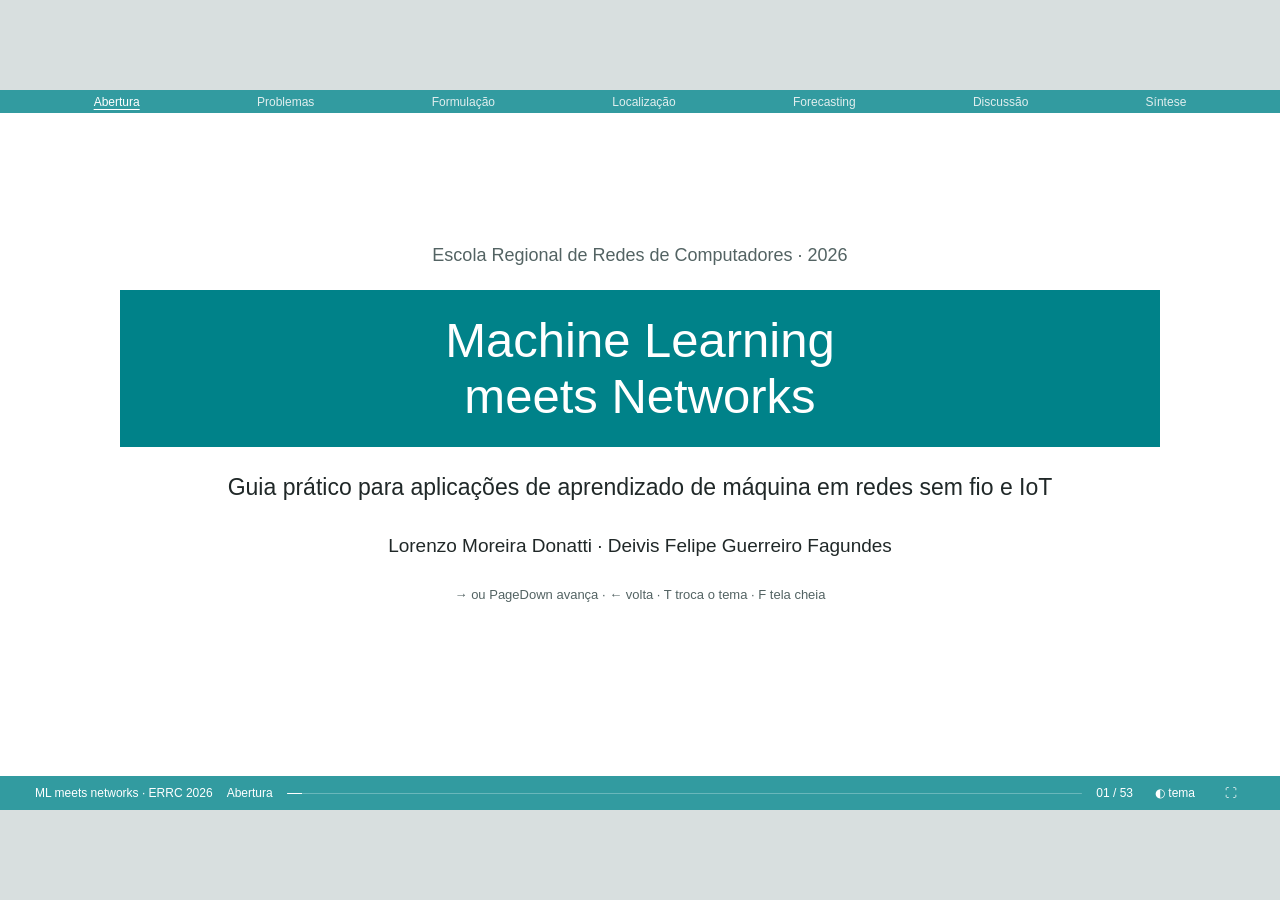
==== commit 950d7c4c: "Aproxima visual do workshop ao template academico LSC" ====
--- a/workshop/index.html
+++ b/workshop/index.html
@@ -192,17 +192,19 @@
 .tl b{font-family:var(--mono);color:var(--accent);text-align:right;font-size:15px}
 .tl b::after{content:" min";font-size:11px;color:var(--muted);font-weight:400}
 </style>
+<link rel="stylesheet" href="academic.css">
 </head>
 <body>
 <div id="deck"><div id="stage">
+<nav id="sections" aria-label="Seções da apresentação"></nav>
 
 <!-- 01 · s-title -->
 <section class="slide" id="s-title" data-sec="Abertura">
   <canvas id="c-title" class="bgcanvas"></canvas>
   <div class="titlebox">
-    <div class="kicker">ERRC 2026 · minicurso · workshop interativo</div>
+    <div class="kicker">Escola Regional de Redes de Computadores · 2026</div>
     <h1>Machine Learning<br><span>meets Networks</span></h1>
-    <p class="lead">Do pacote LoRa ao modelo: como formular, treinar e avaliar aprendizado de máquina em redes sem fio e IoT.</p>
+    <p class="lead">Guia prático para aplicações de aprendizado de máquina em redes sem fio e IoT</p>
     <div class="authors">Lorenzo Moreira Donatti · Deivis Felipe Guerreiro Fagundes</div>
     <div class="hint mono">→ ou PageDown avança · ← volta · T troca o tema · F tela cheia</div>
   </div>
@@ -1628,13 +1630,19 @@
 
 /* ============ motor dos slides ============ */
 const slides=[...document.querySelectorAll('.slide')];let cur=-1;
+const sectionButtons=[...new Set(slides.map(s=>s.dataset.sec))].map(name=>{
+  const button=document.createElement('button');button.textContent=name;
+  button.onclick=()=>go(slides.findIndex(s=>s.dataset.sec===name));
+  $('sections').append(button);return button;
+});
 function go(i){i=clamp(i,0,slides.length-1);if(i===cur)return;if(cur>=0){slides[cur].classList.remove('active');S[slides[cur].id]?.leave?.();}cur=i;const s=slides[i];s.classList.add('active');S[s.id]?.enter?.();
+  sectionButtons.forEach(b=>{if(b.textContent===s.dataset.sec)b.setAttribute('aria-current','step');else b.removeAttribute('aria-current');});
   $('num').textContent=String(i+1).padStart(2,'0')+' / '+slides.length;$('sec').textContent=s.dataset.sec;$('progbar').style.width=((i+1)/slides.length*100)+'%';try{history.replaceState(null,'','#'+(i+1));}catch(e){}}
 function fit(){const st=$('stage'),k=Math.min(innerWidth/1280,innerHeight/720);st.style.transform=`scale(${k})`;}
 addEventListener('resize',fit);fit();
 function theme(t){if(t)document.documentElement.dataset.theme=t;else delete document.documentElement.dataset.theme;readColors();try{localStorage.setItem('mlnet-theme',t||'');}catch(e){}}
-try{theme(localStorage.getItem('mlnet-theme')||'');}catch(e){theme('');}
-const toggleTheme=()=>theme(document.documentElement.dataset.theme==='light'?'':'light');
+try{theme(localStorage.getItem('mlnet-academic-theme')||'light');}catch(e){theme('light');}
+const toggleTheme=()=>{const t=document.documentElement.dataset.theme==='light'?'dark':'light';theme(t);try{localStorage.setItem('mlnet-academic-theme',t);}catch(e){}};
 const toggleFull=()=>{if(document.fullscreenElement)document.exitFullscreen();else document.documentElement.requestFullscreen?.();};
 $('bt-theme').onclick=toggleTheme;$('bt-full').onclick=toggleFull;
 addEventListener('keydown',e=>{const tg=e.target.tagName,typing=tg==='INPUT'||tg==='TEXTAREA'||tg==='SELECT';
--- a/workshop/academic.css
+++ b/workshop/academic.css
@@ -0,0 +1,57 @@
+/* Identidade da apresentação Beamer/LSC; interações permanecem no HTML. */
+:root,:root[data-theme="light"] {
+  --bg:#ffffff;--panel:#ffffff;--panel2:#edf5f5;--line:#bdcece;--grid:#e5eded;
+  --text:#202828;--muted:#536363;--accent:#008289;--accent2:#45668a;
+  --pkt:#996200;--bad:#ad3434;--good:#29724e;
+  --sans:"Segoe UI",Arial,sans-serif;
+}
+:root[data-theme="dark"] {
+  --bg:#182525;--panel:#182525;--panel2:#243737;--line:#496060;--grid:#2c4141;
+  --text:#eef3f3;--muted:#b3c5c5;--accent:#69c5c9;--accent2:#a6bfdc;
+  --pkt:#e7bb69;--bad:#f18d8d;--good:#88c9a5;
+}
+#deck{background:#d8dfdf}
+.slide.active{animation:none}
+.slide:not(#s-title)::before{content:"";position:absolute;z-index:-1;left:0;right:0;top:23px;height:70px;background:#008289}
+.slide{isolation:isolate}
+.kicker{font:14px var(--sans);letter-spacing:0;text-transform:none;color:white;gap:0}
+.kicker::before{display:none}
+h2{font-size:30px;font-weight:400;letter-spacing:0;line-height:36px;color:white;margin:4px 0 9px}
+.lead{font-size:17px}
+#sections{position:absolute;top:0;left:0;right:0;height:23px;display:flex;justify-content:space-around;align-items:center;background:#329ba0;z-index:6;padding:0 35px}
+#sections button{border:0;background:none;color:#e1eeee;font:12px var(--sans);cursor:pointer;padding:2px 8px}
+#sections button[aria-current]{color:white;text-decoration:underline;text-underline-offset:3px}
+.panel,.blk,.node,.step,.card .f,.card .k,.formula,.vec,.warnbox,.agenda div,canvas,.figwrap img{border-radius:0;box-shadow:none}
+.panel{border:0;border-top:1px solid var(--line);padding-top:12px}
+.blk{border:0;border-left:2px solid var(--accent);background:var(--panel2)}
+.blk h4{font:600 16px var(--sans);text-transform:none;letter-spacing:0}
+.blk p{font-size:17px}
+.label{font:13px var(--sans);letter-spacing:0;text-transform:none}
+.stat{font:500 24px var(--sans)}
+.chip{border-radius:2px;font-family:var(--sans)}
+button.b{border-radius:2px;font-family:var(--sans)}
+button.b.on,.step.on .n{color:white;background:#008289}
+.step{transition:none;border-radius:0}
+.step:hover{transform:none}
+.step.on,.node.hl{box-shadow:none;border-color:var(--accent)}
+.pulse{display:none}
+.formula{background:transparent;border-top:1px solid var(--line);border-bottom:1px solid var(--line)}
+.card .in{transition:none}
+.figwrap img{border:0}
+.big b{color:var(--text)}
+.bar,.bar i{border-radius:0}
+#chrome{height:34px;background:#329ba0;color:white;font:12px var(--sans);padding:0 35px;gap:14px}
+#sec{color:white;text-transform:none;letter-spacing:0}
+#chrome .prog{height:1px;background:#69b7bb}
+#chrome .prog i{background:white}
+#chrome button{border:0;border-radius:0;color:white}
+#s-title .bgcanvas{visibility:hidden}
+.titlebox{margin:125px auto 0;max-width:1040px;width:100%;text-align:center}
+.titlebox .kicker{justify-content:center;color:var(--muted);font-size:18px}
+.titlebox h1{background:#008289;color:white;font-size:49px;font-weight:400;line-height:1.15;letter-spacing:0;padding:22px;margin:24px 0}
+.titlebox h1 span{color:white}
+.titlebox .lead{max-width:900px;margin:auto;font-size:23px;color:var(--text)}
+.authors{font-size:19px;margin-top:32px}
+.hint{font:13px var(--sans);margin-top:30px}
+button:focus-visible,summary:focus-visible{outline:2px solid var(--pkt);outline-offset:3px}
+@media(prefers-reduced-motion:reduce){*{animation:none!important;transition:none!important}}
